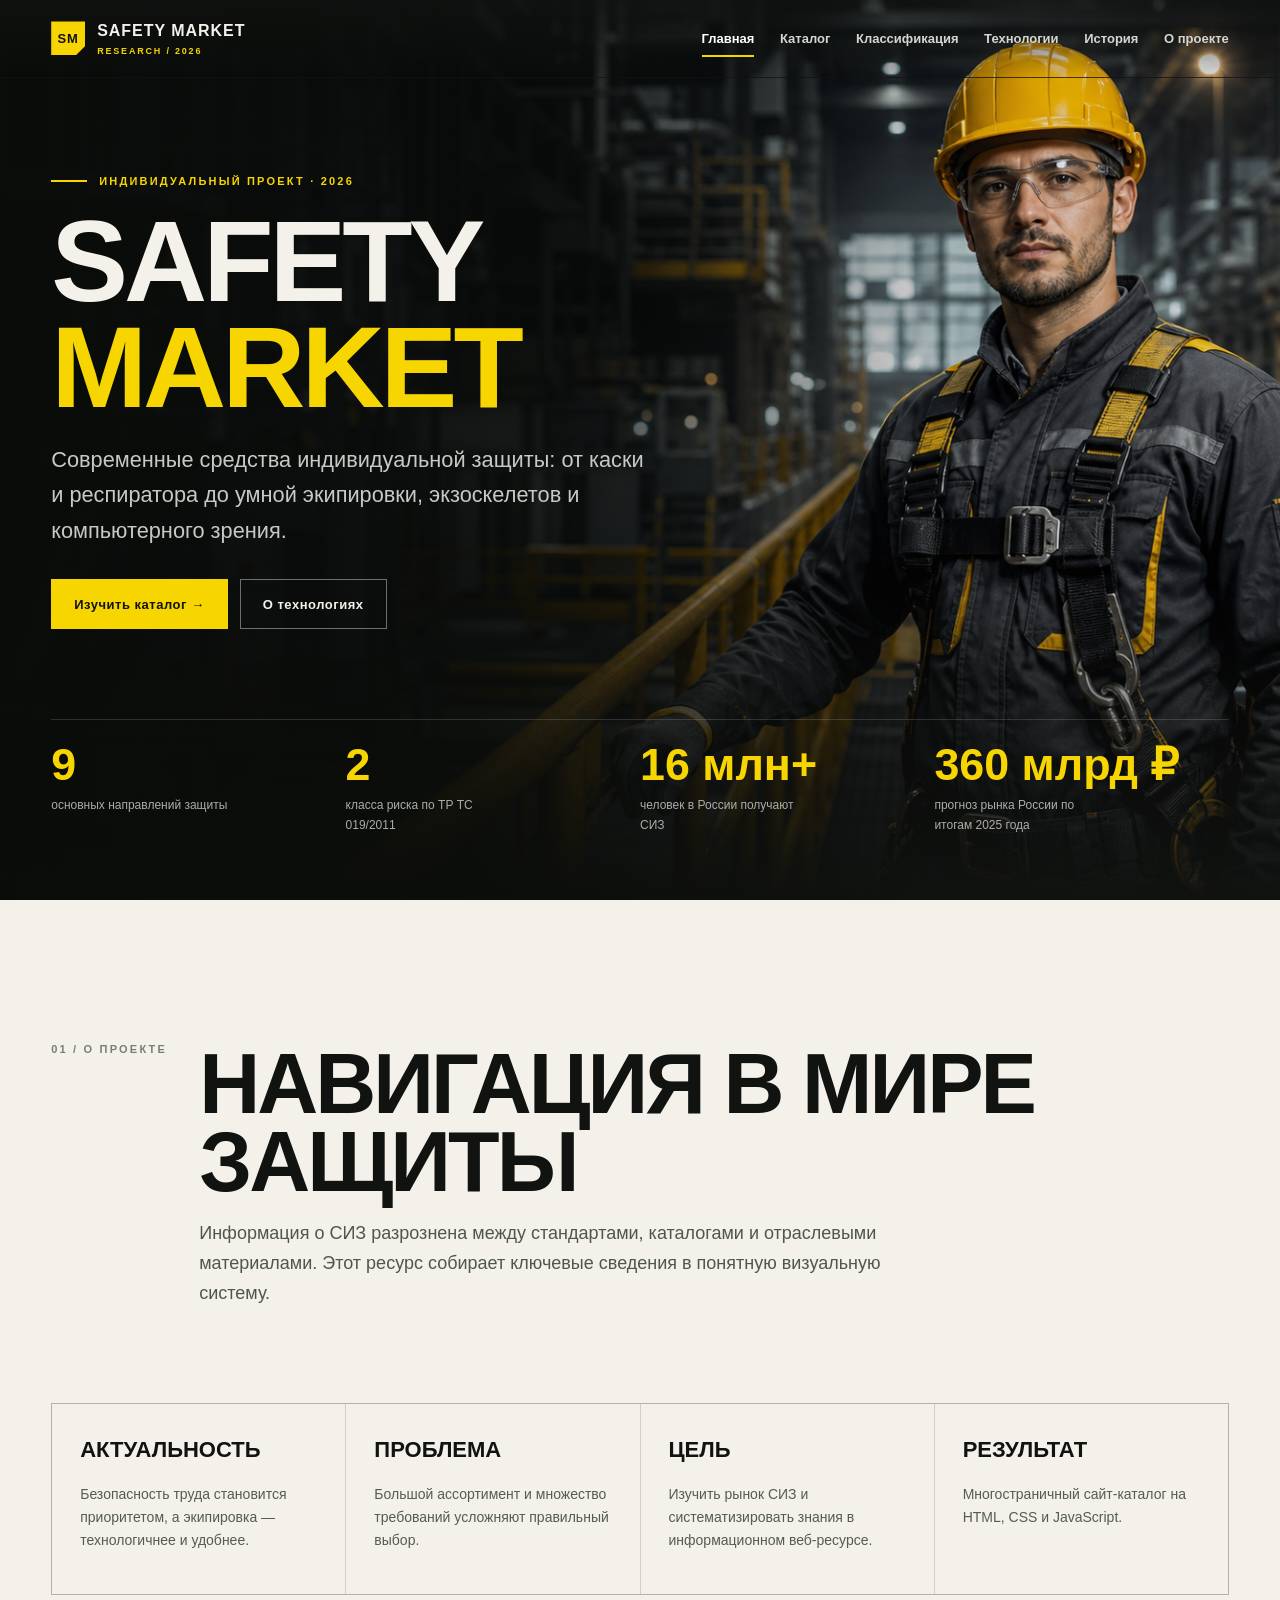
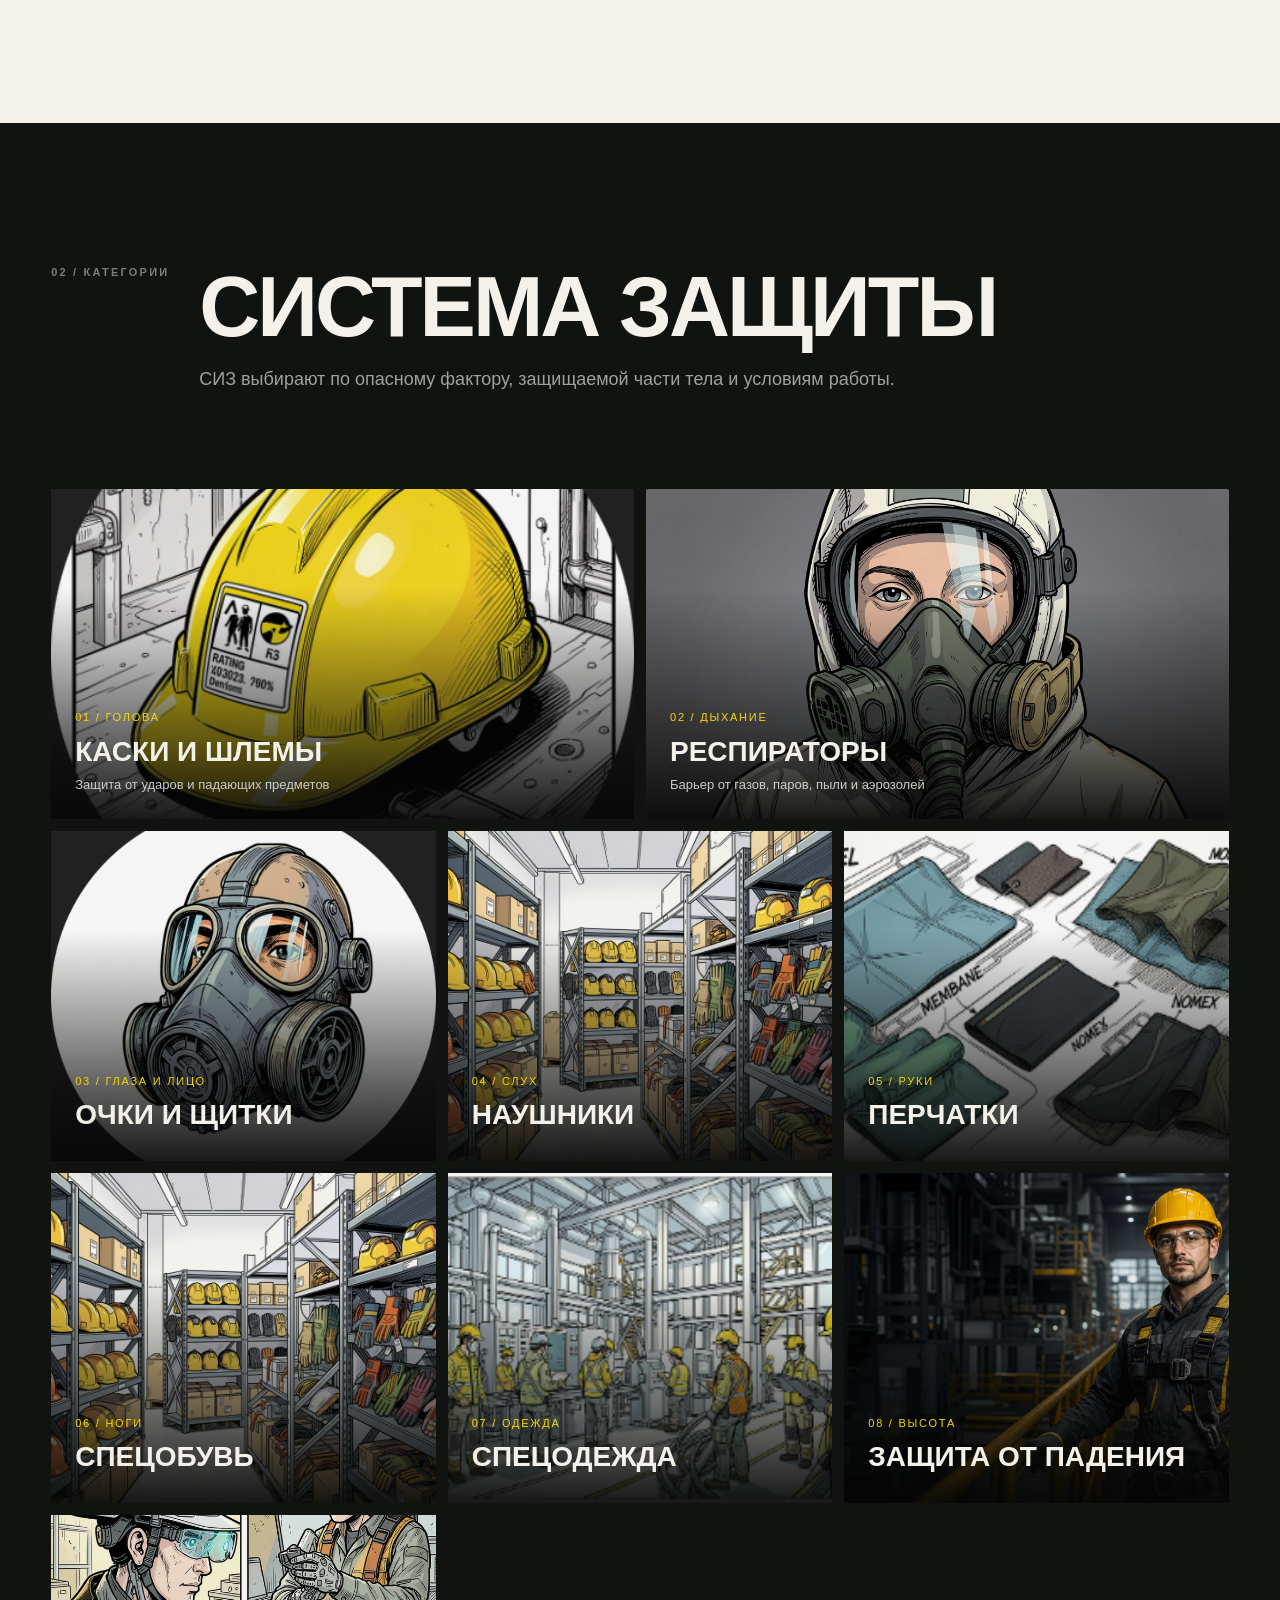
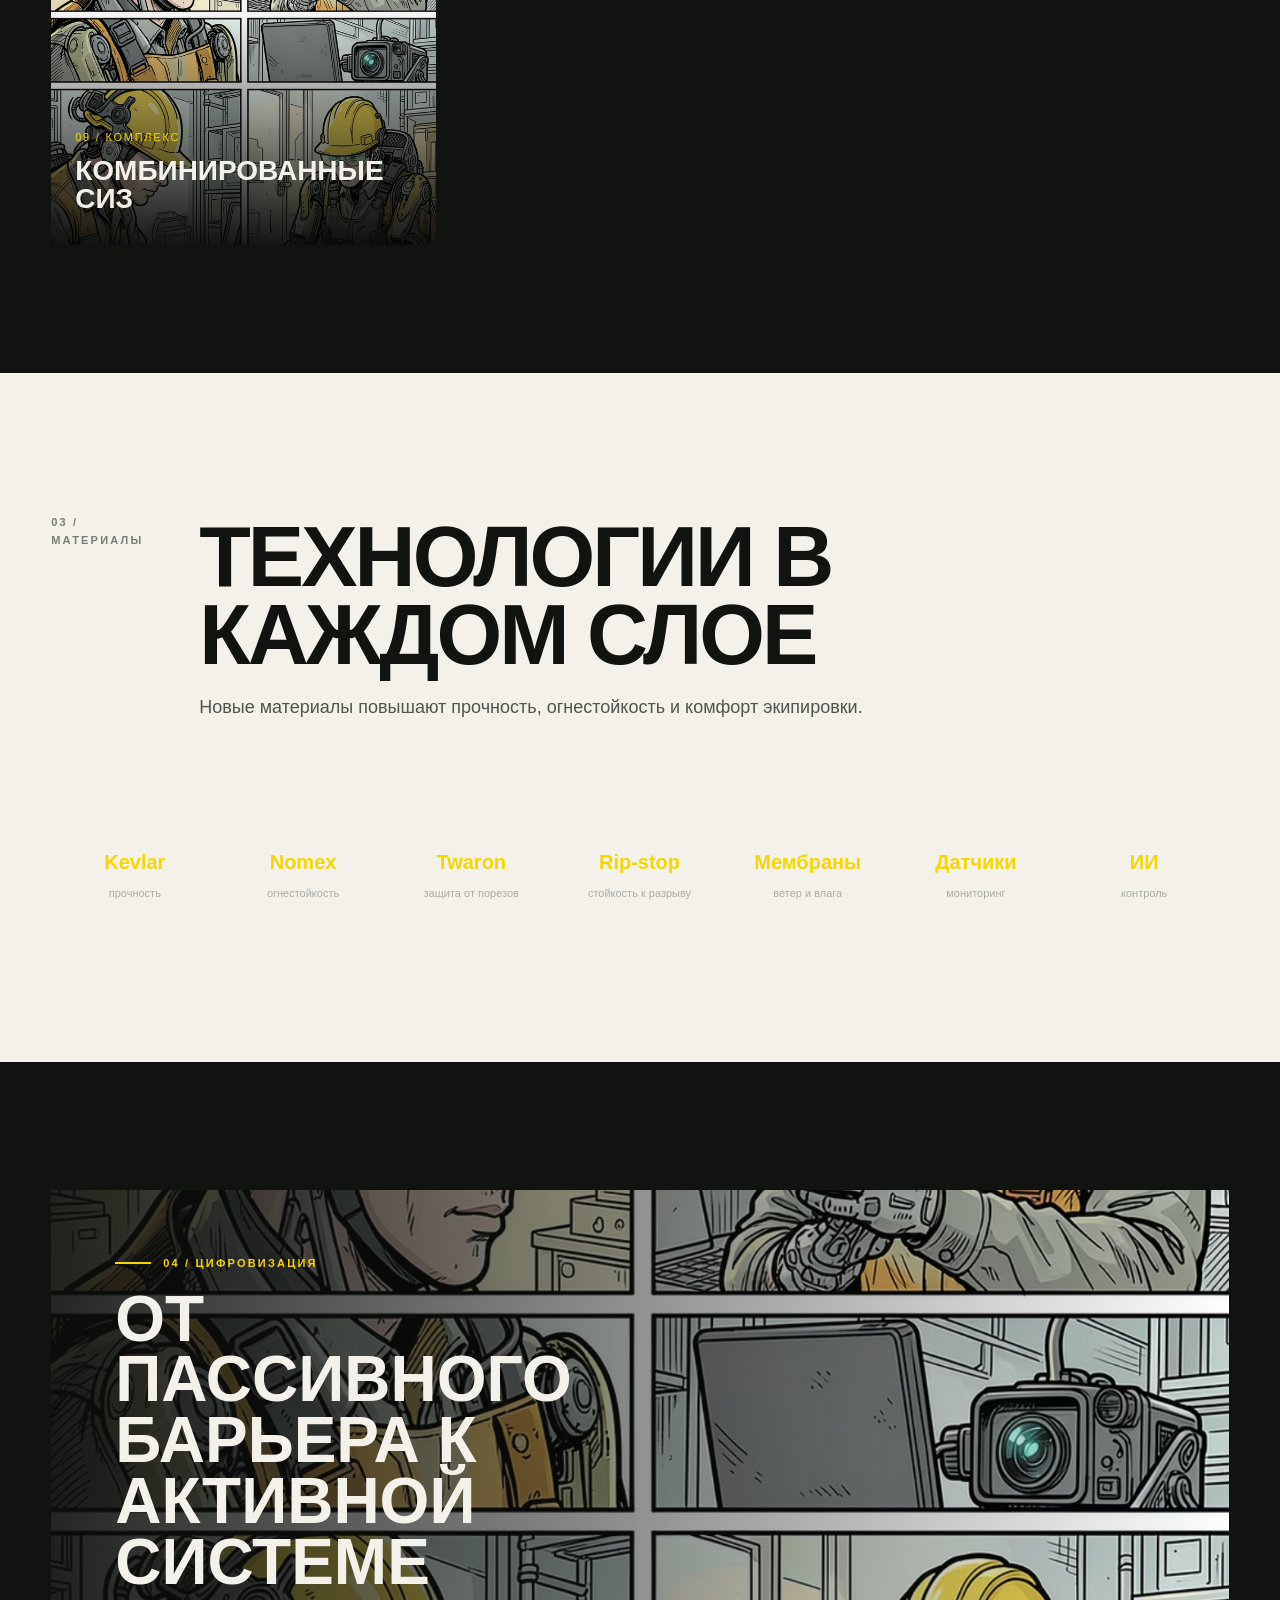
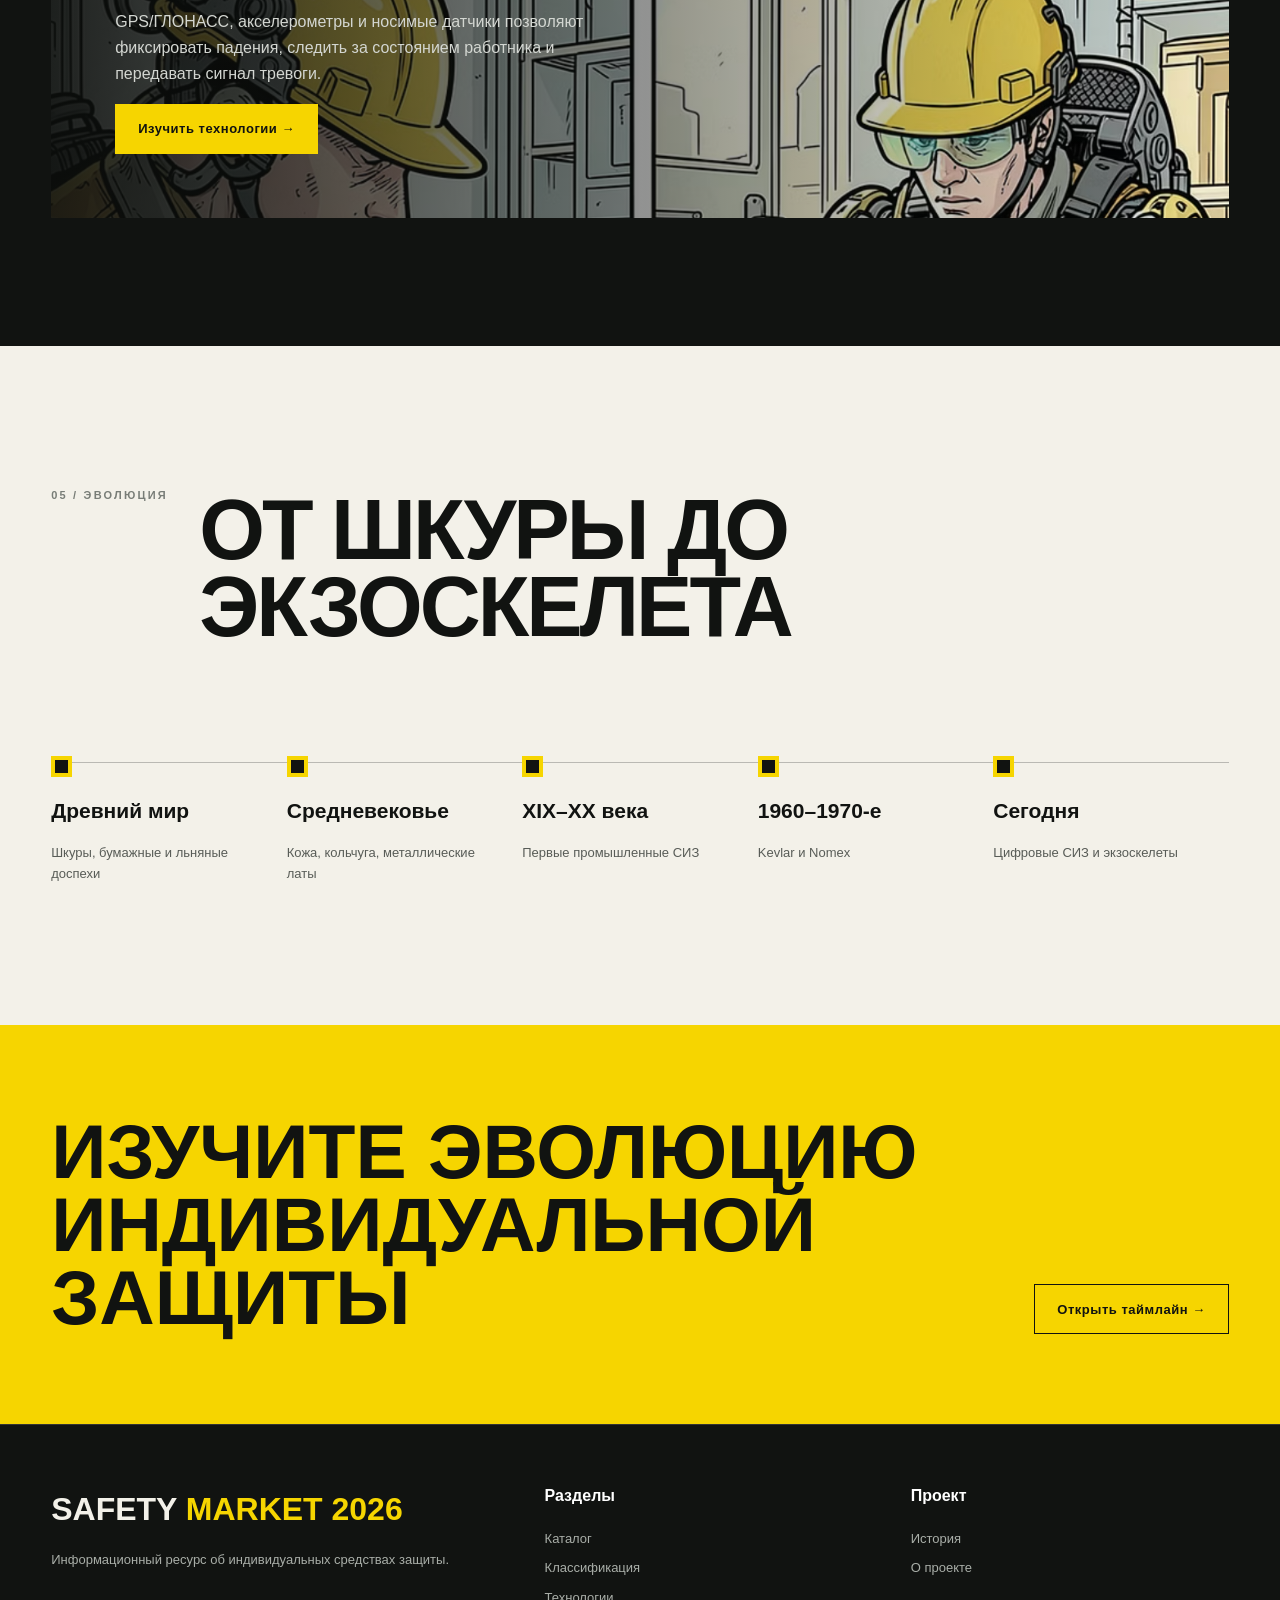
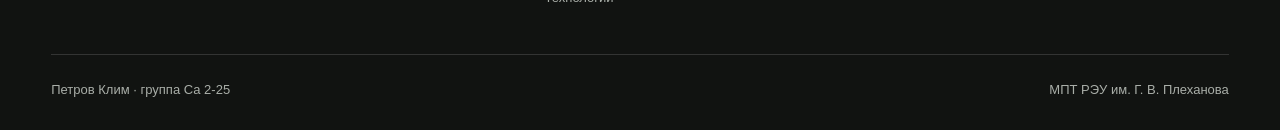
==== index.html @ 38fd539b "new site" ====
<!doctype html><html lang="ru"><head><meta charset="utf-8"><meta name="viewport" content="width=device-width,initial-scale=1"><meta name="description" content="SAFETY MARKET 2026 — образовательный ресурс о современных средствах индивидуальной защиты."><title>SAFETY MARKET 2026 — современные СИЗ</title><link rel="icon" href="assets/images/helmet.png"><link rel="stylesheet" href="assets/css/style.css?v=7"><script src="assets/js/main.js?v=7" defer></script></head><body>
<a class="skip-link" href="#main">К содержанию</a><header class="site-header"><div class="shell header-inner"><a class="brand" href="index.html"><span class="brand-mark">SM</span><span>SAFETY MARKET<small>RESEARCH / 2026</small></span></a><button class="menu-btn" aria-label="Открыть меню" aria-expanded="false" aria-controls="main-nav"><span></span></button><nav class="nav" id="main-nav" aria-label="Основная навигация"><a href="index.html" aria-current="page">Главная</a><a href="catalog.html">Каталог</a><a href="classification.html">Классификация</a><a href="technology.html">Технологии</a><a href="history.html">История</a><a href="about.html">О проекте</a></nav></div></header>
<main id="main"><section class="hero"><div class="hero-media"><img src="assets/images/hero-worker.png" alt="Работник промышленного предприятия в современной защитной экипировке"></div><div class="shell hero-grid"><div><div class="eyebrow">Индивидуальный проект · 2026</div><h1>Safety<br><span>Market</span></h1><p class="hero-copy">Современные средства индивидуальной защиты: от каски и респиратора до умной экипировки, экзоскелетов и компьютерного зрения.</p><div class="actions"><a class="btn btn-primary" href="catalog.html">Изучить каталог →</a><a class="btn btn-ghost" href="technology.html">О технологиях</a></div></div><div class="hero-stats"><div class="stat"><strong data-count="9">0</strong><span>основных направлений защиты</span></div><div class="stat"><strong data-count="2">0</strong><span>класса риска по ТР ТС 019/2011</span></div><div class="stat"><strong data-count="16" data-suffix=" млн+">0</strong><span>человек в России получают СИЗ</span></div><div class="stat"><strong data-count="360" data-suffix=" млрд ₽">0</strong><span>прогноз рынка России по итогам 2025 года</span></div></div></div></section>
<section class="section light"><div class="shell"><div class="section-head reveal"><div class="section-no">01 / О проекте</div><div><h2 class="section-title">Навигация в мире защиты</h2><p class="section-intro">Информация о СИЗ разрознена между стандартами, каталогами и отраслевыми материалами. Этот ресурс собирает ключевые сведения в понятную визуальную систему.</p></div></div><div class="project-points"><article class="project-point reveal"><b>Актуальность</b><p>Безопасность труда становится приоритетом, а экипировка — технологичнее и удобнее.</p></article><article class="project-point reveal" data-delay="1"><b>Проблема</b><p>Большой ассортимент и множество требований усложняют правильный выбор.</p></article><article class="project-point reveal" data-delay="2"><b>Цель</b><p>Изучить рынок СИЗ и систематизировать знания в информационном веб-ресурсе.</p></article><article class="project-point reveal" data-delay="3"><b>Результат</b><p>Многостраничный сайт-каталог на HTML, CSS и JavaScript.</p></article></div></div></section>
<section class="section"><div class="shell"><div class="section-head reveal"><div class="section-no">02 / Категории</div><div><h2 class="section-title">Система защиты</h2><p class="section-intro">СИЗ выбирают по опасному фактору, защищаемой части тела и условиям работы.</p></div></div><div class="category-grid"><a class="category-card wide reveal" href="catalog.html#catalog"><img loading="lazy" src="assets/images/helmet.png" alt="Защитная каска"><div class="category-copy"><span>01 / ГОЛОВА</span><h3>Каски и шлемы</h3><p>Защита от ударов и падающих предметов</p></div></a><a class="category-card wide reveal" href="catalog.html#catalog"><img loading="lazy" src="assets/images/respirator-worker.png" alt="Работник в респираторе"><div class="category-copy"><span>02 / ДЫХАНИЕ</span><h3>Респираторы</h3><p>Барьер от газов, паров, пыли и аэрозолей</p></div></a><a class="category-card reveal" href="catalog.html#catalog"><img loading="lazy" src="assets/images/respirator.png" alt="Защитные очки и респиратор"><div class="category-copy"><span>03 / ГЛАЗА И ЛИЦО</span><h3>Очки и щитки</h3></div></a><a class="category-card reveal" href="catalog.html#catalog"><img loading="lazy" src="assets/images/ppe-store.png" alt="Средства защиты слуха в каталоге СИЗ"><div class="category-copy"><span>04 / СЛУХ</span><h3>Наушники</h3></div></a><a class="category-card reveal" href="catalog.html#catalog"><img loading="lazy" src="assets/images/materials.png" alt="Материалы защитной одежды и перчаток"><div class="category-copy"><span>05 / РУКИ</span><h3>Перчатки</h3></div></a><a class="category-card reveal" href="catalog.html#catalog"><img loading="lazy" src="assets/images/ppe-store.png" alt="Защитная обувь и экипировка"><div class="category-copy"><span>06 / НОГИ</span><h3>Спецобувь</h3></div></a><a class="category-card reveal" href="catalog.html#catalog"><img loading="lazy" src="assets/images/plant-team.png" alt="Работники в специальной одежде"><div class="category-copy"><span>07 / ОДЕЖДА</span><h3>Спецодежда</h3></div></a><a class="category-card reveal" href="catalog.html#catalog"><img loading="lazy" src="assets/images/hero-worker.png" alt="Страховочная привязь работника"><div class="category-copy"><span>08 / ВЫСОТА</span><h3>Защита от падения</h3></div></a><a class="category-card reveal" href="catalog.html#catalog"><img loading="lazy" src="assets/images/smart-ppe.png" alt="Комплексные умные средства защиты"><div class="category-copy"><span>09 / КОМПЛЕКС</span><h3>Комбинированные СИЗ</h3></div></a></div></div></section>
<section class="section light"><div class="shell"><div class="section-head reveal"><div class="section-no">03 / Материалы</div><div><h2 class="section-title">Технологии в каждом слое</h2><p class="section-intro">Новые материалы повышают прочность, огнестойкость и комфорт экипировки.</p></div></div><div class="tech-strip reveal"><div class="tech-chip"><b>Kevlar</b><span>прочность</span></div><div class="tech-chip"><b>Nomex</b><span>огнестойкость</span></div><div class="tech-chip"><b>Twaron</b><span>защита от порезов</span></div><div class="tech-chip"><b>Rip-stop</b><span>стойкость к разрыву</span></div><div class="tech-chip"><b>Мембраны</b><span>ветер и влага</span></div><div class="tech-chip"><b>Датчики</b><span>мониторинг</span></div><div class="tech-chip"><b>ИИ</b><span>контроль</span></div></div></div></section>
<section class="section"><div class="shell"><div class="feature-image reveal"><img loading="lazy" src="assets/images/smart-ppe.png" alt="Концепция умных средств индивидуальной защиты"><div class="feature-copy"><div class="eyebrow">04 / Цифровизация</div><h3>От пассивного барьера к активной системе</h3><p>GPS/ГЛОНАСС, акселерометры и носимые датчики позволяют фиксировать падения, следить за состоянием работника и передавать сигнал тревоги.</p><a class="btn btn-primary" href="technology.html">Изучить технологии →</a></div></div></div></section>
<section class="section light"><div class="shell"><div class="section-head reveal"><div class="section-no">05 / Эволюция</div><div><h2 class="section-title">От шкуры до экзоскелета</h2></div></div><div class="timeline-preview"><div class="time-point reveal"><b>Древний мир</b><p>Шкуры, бумажные и льняные доспехи</p></div><div class="time-point reveal" data-delay="1"><b>Средневековье</b><p>Кожа, кольчуга, металлические латы</p></div><div class="time-point reveal" data-delay="2"><b>XIX–XX века</b><p>Первые промышленные СИЗ</p></div><div class="time-point reveal" data-delay="3"><b>1960–1970-е</b><p>Kevlar и Nomex</p></div><div class="time-point reveal"><b>Сегодня</b><p>Цифровые СИЗ и экзоскелеты</p></div></div></div></section>
<section class="cta"><div class="shell cta-inner"><h2>Изучите эволюцию индивидуальной защиты</h2><a class="btn" href="history.html">Открыть таймлайн →</a></div></section></main>
<footer class="site-footer"><div class="shell"><div class="footer-grid"><div class="footer-brand"><h2>SAFETY <span>MARKET 2026</span></h2><p>Информационный ресурс об индивидуальных средствах защиты.</p></div><div class="footer-col"><b>Разделы</b><a href="catalog.html">Каталог</a><a href="classification.html">Классификация</a><a href="technology.html">Технологии</a></div><div class="footer-col"><b>Проект</b><a href="history.html">История</a><a href="about.html">О проекте</a></div></div><div class="footer-bottom"><span>Петров Клим · группа Са 2-25</span><span>МПТ РЭУ им. Г. В. Плеханова</span></div></div></footer></body></html>
---- assets/css/style.css ----
:root{--ink:#111311;--ink-2:#1a1d1b;--paper:#f3f1e9;--muted:#a9aea8;--line:rgba(255,255,255,.14);--yellow:#f6d500;--yellow-2:#ffe84d;--max:1240px;--pad:clamp(20px,4vw,64px);--display:"Arial Narrow","Roboto Condensed",Impact,sans-serif;--body:Inter,"Segoe UI",Arial,sans-serif;--shadow:0 24px 70px rgba(0,0,0,.28)}
*{box-sizing:border-box}html{scroll-behavior:smooth}body{margin:0;background:var(--ink);color:var(--paper);font-family:var(--body);font-size:16px;line-height:1.65;overflow-x:hidden}body.menu-open{overflow:hidden}img{display:block;max-width:100%}a{color:inherit;text-decoration:none}button{font:inherit}.skip-link{position:fixed;top:-80px;left:16px;z-index:1000;background:var(--yellow);color:var(--ink);padding:12px 18px}.skip-link:focus{top:16px}.shell{width:min(calc(100% - var(--pad)*2),var(--max));margin-inline:auto}.site-header{position:fixed;inset:0 0 auto;z-index:100;height:78px;border-bottom:1px solid transparent;transition:.3s;background:linear-gradient(to bottom,rgba(17,19,17,.78),transparent)}.site-header.scrolled{height:68px;background:rgba(17,19,17,.94);border-color:var(--line);backdrop-filter:blur(10px)}.header-inner{height:100%;display:flex;align-items:center;justify-content:space-between;gap:32px}.brand{display:flex;align-items:center;gap:12px;font-family:var(--display);font-weight:900;letter-spacing:.06em}.brand-mark{display:grid;place-items:center;width:34px;height:34px;background:var(--yellow);color:var(--ink);clip-path:polygon(0 0,100% 0,100% 72%,72% 100%,0 100%);font-size:13px}.brand small{display:block;color:var(--yellow);font-family:var(--body);font-size:9px;letter-spacing:.2em}.nav{display:flex;align-items:center;gap:clamp(16px,2vw,30px)}.nav a{position:relative;color:#d4d6d1;font-size:13px;font-weight:650}.nav a::after{content:"";position:absolute;left:0;right:100%;bottom:-8px;height:2px;background:var(--yellow);transition:.25s}.nav a:hover,.nav a[aria-current=page]{color:#fff}.nav a:hover::after,.nav a[aria-current=page]::after{right:0}.menu-btn{display:none;width:46px;height:46px;border:1px solid var(--line);background:transparent;color:#fff;cursor:pointer}.menu-btn span,.menu-btn::before,.menu-btn::after{content:"";display:block;width:20px;height:2px;background:currentColor;margin:5px auto;transition:.25s}.menu-btn[aria-expanded=true] span{opacity:0}.menu-btn[aria-expanded=true]::before{transform:translateY(7px) rotate(45deg)}.menu-btn[aria-expanded=true]::after{transform:translateY(-7px) rotate(-45deg)}
.hero{min-height:100svh;display:grid;align-items:end;position:relative;overflow:hidden}.hero-media{position:absolute;inset:0}.hero-media img{width:100%;height:100%;object-fit:cover;object-position:center}.hero-media::after{content:"";position:absolute;inset:0;background:linear-gradient(90deg,rgba(10,12,10,.97) 0%,rgba(10,12,10,.84) 37%,rgba(10,12,10,.12) 76%),linear-gradient(0deg,var(--ink) 0%,transparent 35%)}.hero-grid{position:relative;z-index:2;padding-top:150px;padding-bottom:64px;display:grid;grid-template-columns:minmax(0,720px) 1fr;align-items:end;min-height:100svh}.eyebrow,.section-no{font-size:11px;letter-spacing:.2em;text-transform:uppercase;font-weight:750}.eyebrow{color:var(--yellow);display:flex;align-items:center;gap:12px}.eyebrow::before{content:"";width:36px;height:2px;background:currentColor}.hero h1,.page-hero h1,.section-title{font-family:var(--display);text-transform:uppercase;line-height:.92;letter-spacing:-.035em;margin:18px 0}.hero h1{font-size:clamp(56px,9vw,138px);max-width:850px}.hero h1 span{color:var(--yellow)}.hero-copy{max-width:610px;color:#c6cac4;font-size:clamp(17px,1.7vw,22px)}.actions{display:flex;flex-wrap:wrap;gap:12px;margin-top:30px}.btn{min-height:50px;display:inline-flex;align-items:center;justify-content:center;gap:10px;padding:0 22px;border:1px solid var(--yellow);font-weight:750;font-size:13px;letter-spacing:.04em;transition:.2s}.btn-primary{background:var(--yellow);color:var(--ink)}.btn:hover{transform:translateY(-2px);background:var(--yellow-2);color:var(--ink)}.btn-ghost{border-color:rgba(255,255,255,.4)}.hero-stats{grid-column:1/-1;display:grid;grid-template-columns:repeat(4,1fr);border-top:1px solid var(--line);margin-top:68px}.stat{padding:22px 24px 0 0}.stat strong{font-family:var(--display);font-size:clamp(26px,3.5vw,52px);line-height:1;color:var(--yellow)}.stat span{display:block;color:var(--muted);font-size:12px;margin-top:8px;max-width:180px}
main{display:block}.section{padding:clamp(80px,10vw,150px) 0}.section.light{background:var(--paper);color:var(--ink)}.section.yellow{background:var(--yellow);color:var(--ink)}.section-head{display:grid;grid-template-columns:120px 1fr;gap:28px;margin-bottom:clamp(42px,6vw,80px)}.section-no{padding-top:12px;color:#787d77}.section-title{font-size:clamp(42px,6.6vw,92px);max-width:970px;overflow-wrap:anywhere}.section-intro{max-width:720px;color:#9da29c;font-size:18px}.light .section-intro{color:#50554f}.grid-2{display:grid;grid-template-columns:repeat(2,minmax(0,1fr));gap:clamp(24px,4vw,64px)}.grid-3{display:grid;grid-template-columns:repeat(3,minmax(0,1fr));gap:1px;background:var(--line)}.project-points{display:grid;grid-template-columns:repeat(4,1fr);gap:1px;background:rgba(17,19,17,.15);border:1px solid rgba(17,19,17,.15)}.project-point{padding:28px;background:var(--paper)}.project-point b{font-family:var(--display);text-transform:uppercase;font-size:22px}.project-point p{color:#555b54;font-size:14px}.category-grid{display:grid;grid-template-columns:repeat(12,1fr);gap:12px}.category-card{position:relative;min-height:330px;overflow:hidden;background:#222;grid-column:span 4}.category-card.wide{grid-column:span 6}.category-card img{width:100%;height:100%;position:absolute;inset:0;object-fit:cover;transition:transform .6s}.category-card::after{content:"";position:absolute;inset:0;background:linear-gradient(0deg,rgba(5,6,5,.92),rgba(5,6,5,.04) 70%)}.category-card:hover img{transform:scale(1.045)}.category-copy{position:absolute;z-index:2;inset:auto 24px 24px}.category-copy span{color:var(--yellow);font-size:11px;letter-spacing:.16em}.category-copy h3{font-family:var(--display);font-size:28px;line-height:1;margin:8px 0;text-transform:uppercase}.category-copy p{font-size:13px;color:#c9ccc7;margin:0}.tech-strip{display:grid;grid-template-columns:repeat(7,1fr);border-block:1px solid var(--line)}.tech-chip{padding:28px 14px;border-right:1px solid var(--line);text-align:center}.tech-chip b{display:block;font-family:var(--display);font-size:20px;color:var(--yellow)}.tech-chip span{color:var(--muted);font-size:11px}.feature-image{min-height:520px;position:relative;overflow:hidden}.feature-image img{width:100%;height:100%;object-fit:cover;position:absolute}.feature-image::after{content:"";position:absolute;inset:0;background:linear-gradient(90deg,rgba(12,14,12,.9),transparent)}.feature-copy{position:relative;z-index:2;padding:clamp(28px,5vw,70px);max-width:600px}.feature-copy h3{font-family:var(--display);font-size:clamp(38px,5vw,70px);line-height:.95;text-transform:uppercase;margin:16px 0}.feature-copy p{color:#d3d6d1}.timeline-preview{display:grid;grid-template-columns:repeat(5,1fr);position:relative}.timeline-preview::before{content:"";position:absolute;left:0;right:0;top:20px;height:1px;background:rgba(17,19,17,.25)}.time-point{position:relative;padding:52px 22px 0 0}.time-point::before{content:"";position:absolute;top:14px;left:0;width:13px;height:13px;background:var(--ink);border:4px solid var(--yellow)}.time-point b{font-family:var(--display);font-size:21px}.time-point p{font-size:13px;color:#585c57}.cta{padding:90px 0;background:var(--yellow);color:var(--ink)}.cta-inner{display:flex;align-items:end;justify-content:space-between;gap:40px}.cta h2{font-family:var(--display);font-size:clamp(40px,6vw,82px);line-height:.95;text-transform:uppercase;margin:0;max-width:900px}.cta .btn{border-color:var(--ink);white-space:nowrap}
.page-hero{padding:160px 0 80px;border-bottom:1px solid var(--line);position:relative;overflow:hidden}.page-hero::after{content:attr(data-code);position:absolute;right:-.03em;bottom:-.25em;font-family:var(--display);font-size:min(38vw,520px);line-height:1;color:rgba(255,255,255,.025);pointer-events:none}.breadcrumbs{display:flex;gap:10px;color:var(--muted);font-size:12px}.breadcrumbs span{color:var(--yellow)}.page-hero h1{font-size:clamp(54px,9vw,128px);max-width:1050px}.page-hero p{max-width:700px;color:#b6bab5;font-size:19px}.filter-bar{display:flex;flex-wrap:wrap;gap:8px;margin-bottom:36px}.filter-btn{border:1px solid #c9c7bf;background:transparent;padding:11px 16px;cursor:pointer;font-weight:700;font-size:13px}.filter-btn:hover,.filter-btn.active{background:var(--ink);color:var(--yellow);border-color:var(--ink)}.catalog-grid{display:grid;grid-template-columns:repeat(3,1fr);gap:18px}.product{background:#fff;border:1px solid #d9d7cf;transition:.25s;overflow:hidden}.product.hidden{display:none}.product:hover{transform:translateY(-4px);box-shadow:0 18px 50px rgba(0,0,0,.12)}.product-media{height:220px;background:#dfe1dc;overflow:hidden}.product-media img{width:100%;height:100%;object-fit:cover;transition:.5s}.product:hover img{transform:scale(1.04)}.product-body{padding:24px}.tag{font-size:10px;letter-spacing:.14em;text-transform:uppercase;color:#70766e}.product h2{font-family:var(--display);font-size:28px;line-height:1.05;text-transform:uppercase;margin:8px 0}.product p{font-size:14px;color:#4e544e}.details-btn{width:100%;border:0;border-top:1px solid #ddd;background:#f7f6f1;text-align:left;padding:14px 24px;font-weight:700;cursor:pointer}.details-btn::after{content:"+";float:right}.details-btn[aria-expanded=true]::after{content:"−"}.product-details{padding:0 24px;max-height:0;overflow:hidden;transition:max-height .35s}.product-details p{margin:14px 0}.product-details strong{color:var(--ink)}
.organ-grid{display:grid;grid-template-columns:repeat(3,1fr);gap:1px;background:rgba(17,19,17,.18)}.organ{background:var(--paper);padding:28px;min-height:200px}.organ .num{font-family:var(--display);font-size:13px;color:#8a8e87}.organ h3{font-family:var(--display);font-size:27px;text-transform:uppercase;margin:20px 0 8px}.risk-grid{display:grid;grid-template-columns:1fr 1fr;gap:1px;background:#3b3e3a}.risk{padding:clamp(28px,5vw,70px);background:var(--ink-2)}.risk:last-child{background:var(--yellow);color:var(--ink)}.risk .risk-no{font-family:var(--display);font-size:100px;line-height:.8;color:var(--yellow)}.risk:last-child .risk-no{color:var(--ink)}.comparison{width:100%;border-collapse:collapse;margin-top:50px}.comparison th,.comparison td{border-bottom:1px solid rgba(255,255,255,.15);padding:18px;text-align:left;vertical-align:top}.comparison th{color:var(--yellow);font-size:12px;text-transform:uppercase;letter-spacing:.1em}.light .comparison th,.light .comparison td{border-color:rgba(17,19,17,.18)}.light .comparison th{color:#5b5e59}.norm{border-left:4px solid var(--yellow);padding:10px 0 10px 24px;margin:24px 0}.norm b{display:block;font-family:var(--display);font-size:24px}.norm p{margin:4px 0;color:var(--muted)}
.material-list{display:grid;grid-template-columns:repeat(2,1fr);gap:1px;background:var(--line)}.material{background:var(--ink);padding:34px;min-height:220px}.material h3{font-family:var(--display);font-size:32px;color:var(--yellow);margin:0}.material p{color:#b3b7b1}.process{display:grid;grid-template-columns:repeat(4,1fr);align-items:center;gap:12px;margin-top:42px}.process-step{border:1px solid rgba(17,19,17,.28);padding:24px;min-height:130px;position:relative}.process-step:not(:last-child)::after{content:"→";position:absolute;right:-22px;top:40%;z-index:2;font-size:28px}.process-step b{display:block;font-family:var(--display);font-size:21px;text-transform:uppercase}.process-step span{font-size:13px}.smart-list{display:grid;gap:0;border-top:1px solid var(--line)}.smart-item{display:grid;grid-template-columns:80px 1fr;gap:24px;padding:25px 0;border-bottom:1px solid var(--line)}.smart-item b{font-family:var(--display);font-size:26px;color:var(--yellow);overflow-wrap:anywhere}.smart-item p{margin:0;color:#b8bcb6}
.history-line{position:relative;max-width:980px;margin:auto}.history-line::before{content:"";position:absolute;left:50%;top:0;bottom:0;width:2px;background:#d4d2ca;transform:translateX(-50%)}.history-line::after{content:"";position:absolute;left:50%;top:0;width:2px;height:var(--timeline-progress,0%);background:var(--yellow);transform:translateX(-50%);transition:.1s}.era{width:50%;padding:0 60px 90px 0;position:relative}.era:nth-child(even){margin-left:50%;padding:0 0 90px 60px}.era::after{content:"";position:absolute;right:-8px;top:8px;width:14px;height:14px;background:var(--paper);border:2px solid var(--ink);z-index:2}.era:nth-child(even)::after{left:-8px}.era-year{color:#767b74;font-size:11px;letter-spacing:.16em;text-transform:uppercase}.era h2{font-family:var(--display);font-size:34px;line-height:1;text-transform:uppercase;margin:10px 0}.era p{color:#555b54}.era img{width:100%;height:220px;object-fit:cover;margin-top:20px;filter:saturate(.8)}
.about-facts{display:grid;grid-template-columns:repeat(2,1fr);gap:1px;background:rgba(17,19,17,.18)}.fact{padding:28px;background:var(--paper)}.fact dt{font-size:11px;letter-spacing:.14em;text-transform:uppercase;color:#777c75}.fact dd{margin:8px 0 0;font-size:19px;font-weight:650}.task-list{counter-reset:task;display:grid;gap:1px;background:#d0cec5}.task{counter-increment:task;background:var(--paper);padding:22px 24px;display:grid;grid-template-columns:50px 1fr;gap:16px}.task::before{content:counter(task,decimal-leading-zero);font-family:var(--display);color:#777}.sources{margin:0;padding:0;list-style:none;border-top:1px solid rgba(17,19,17,.18)}.sources li{padding:18px 0;border-bottom:1px solid rgba(17,19,17,.18);display:grid;grid-template-columns:60px 1fr;gap:12px}.sources span{font-family:var(--display);color:#777}
.site-footer{border-top:1px solid var(--line);padding:58px 0 30px}.footer-grid{display:grid;grid-template-columns:1.4fr 1fr 1fr;gap:48px}.footer-brand h2{font-family:var(--display);font-size:32px;margin:0}.footer-brand h2 span{color:var(--yellow)}.footer-brand p,.footer-col a,.footer-bottom{color:var(--muted);font-size:13px}.footer-col b{display:block;color:#fff;margin-bottom:14px}.footer-col a{display:block;padding:4px 0}.footer-col a:hover{color:var(--yellow)}.footer-bottom{display:flex;justify-content:space-between;gap:20px;border-top:1px solid var(--line);margin-top:42px;padding-top:24px}.reveal{opacity:0;transform:translateY(24px);transition:opacity .65s,transform .65s}.reveal.visible{opacity:1;transform:none}.reveal[data-delay="1"]{transition-delay:.08s}.reveal[data-delay="2"]{transition-delay:.16s}.reveal[data-delay="3"]{transition-delay:.24s}:focus-visible{outline:3px solid var(--yellow);outline-offset:4px}
@media(max-width:960px){.nav{position:fixed;inset:68px 0 0;background:rgba(17,19,17,.98);padding:32px var(--pad);display:flex;flex-direction:column;align-items:stretch;gap:0;opacity:0;visibility:hidden;pointer-events:none;transition:opacity .3s,visibility .3s}.nav.open{opacity:1;visibility:visible;pointer-events:auto}.nav a{padding:17px 0;border-bottom:1px solid var(--line);font-size:18px}.menu-btn{display:block}.hero-grid,.grid-2{grid-template-columns:1fr}.section-title{overflow-wrap:anywhere}.smart-item{grid-template-columns:130px 1fr}.hero-media img{object-position:62% center}.hero-media::after{background:linear-gradient(90deg,rgba(10,12,10,.96),rgba(10,12,10,.42)),linear-gradient(0deg,var(--ink),transparent 52%)}.category-card{grid-column:span 6}.tech-strip{grid-template-columns:repeat(4,1fr)}.catalog-grid{grid-template-columns:repeat(2,1fr)}.project-points{grid-template-columns:repeat(2,1fr)}.organ-grid{grid-template-columns:repeat(2,1fr)}.process{grid-template-columns:repeat(2,1fr)}.process-step::after{display:none}.footer-grid{grid-template-columns:1fr 1fr}.footer-brand{grid-column:1/-1}}
@media(max-width:640px){:root{--pad:18px}.site-header{height:68px}.brand{font-size:14px}.hero-grid{padding-top:120px;padding-bottom:36px}.hero h1{font-size:clamp(48px,17vw,76px)}.hero-copy{font-size:16px;max-width:90%}.hero-stats{grid-template-columns:repeat(2,1fr);margin-top:42px}.stat{padding-top:18px}.section{padding:72px 0}.section-head{grid-template-columns:1fr;gap:0}.section-no{padding:0}.section-title{font-size:44px;overflow-wrap:anywhere}.grid-2,.grid-3,.risk-grid,.material-list,.about-facts{grid-template-columns:1fr}.material h3{font-size:28px;overflow-wrap:anywhere}.project-points{grid-template-columns:1fr}.category-grid{display:grid;grid-template-columns:1fr}.category-card,.category-card.wide{grid-column:auto;min-height:300px}.tech-strip{grid-template-columns:repeat(2,1fr)}.timeline-preview{grid-template-columns:1fr}.timeline-preview::before{left:5px;right:auto;top:0;bottom:0;width:1px;height:auto}.time-point{padding:0 0 32px 32px}.time-point::before{top:5px}.cta-inner{align-items:start;flex-direction:column}.cta h2{font-size:36px;overflow-wrap:anywhere}.page-hero{padding-top:130px}.page-hero h1{font-size:38px;overflow-wrap:anywhere}.catalog-grid,.organ-grid{grid-template-columns:1fr}.product-media{height:210px}.process{grid-template-columns:1fr}.history-line::before,.history-line::after{left:7px}.era,.era:nth-child(even){width:auto;margin-left:0;padding:0 0 64px 38px}.era h2{font-size:30px;overflow-wrap:anywhere}.era::after,.era:nth-child(even)::after{left:0;right:auto}.footer-grid{grid-template-columns:1fr}.footer-brand{grid-column:auto}.footer-bottom{flex-direction:column}.comparison{font-size:12px;table-layout:fixed}.comparison th,.comparison td{padding:10px 5px;overflow-wrap:anywhere}.smart-item{grid-template-columns:1fr;gap:4px}}
@media(prefers-reduced-motion:reduce){html{scroll-behavior:auto}*,*::before,*::after{animation:none!important;transition:none!important}.reveal{opacity:1;transform:none}}
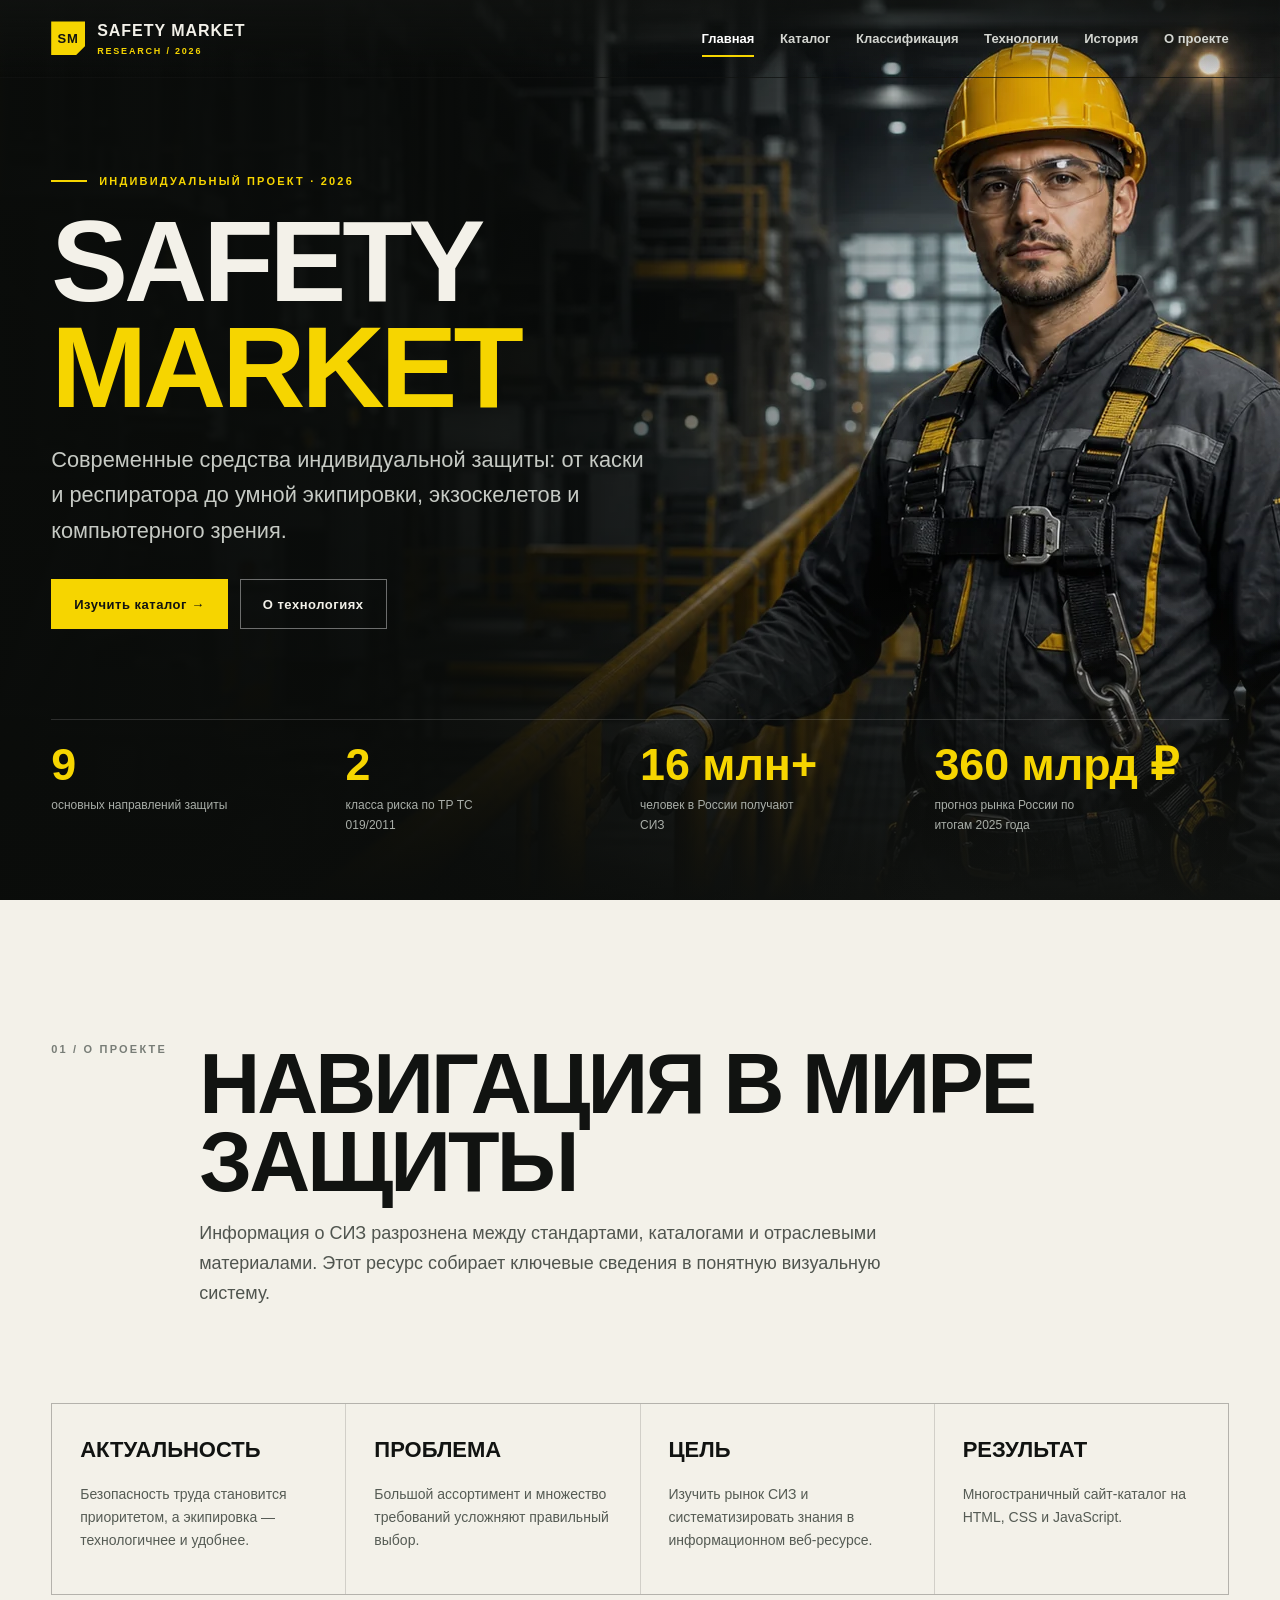
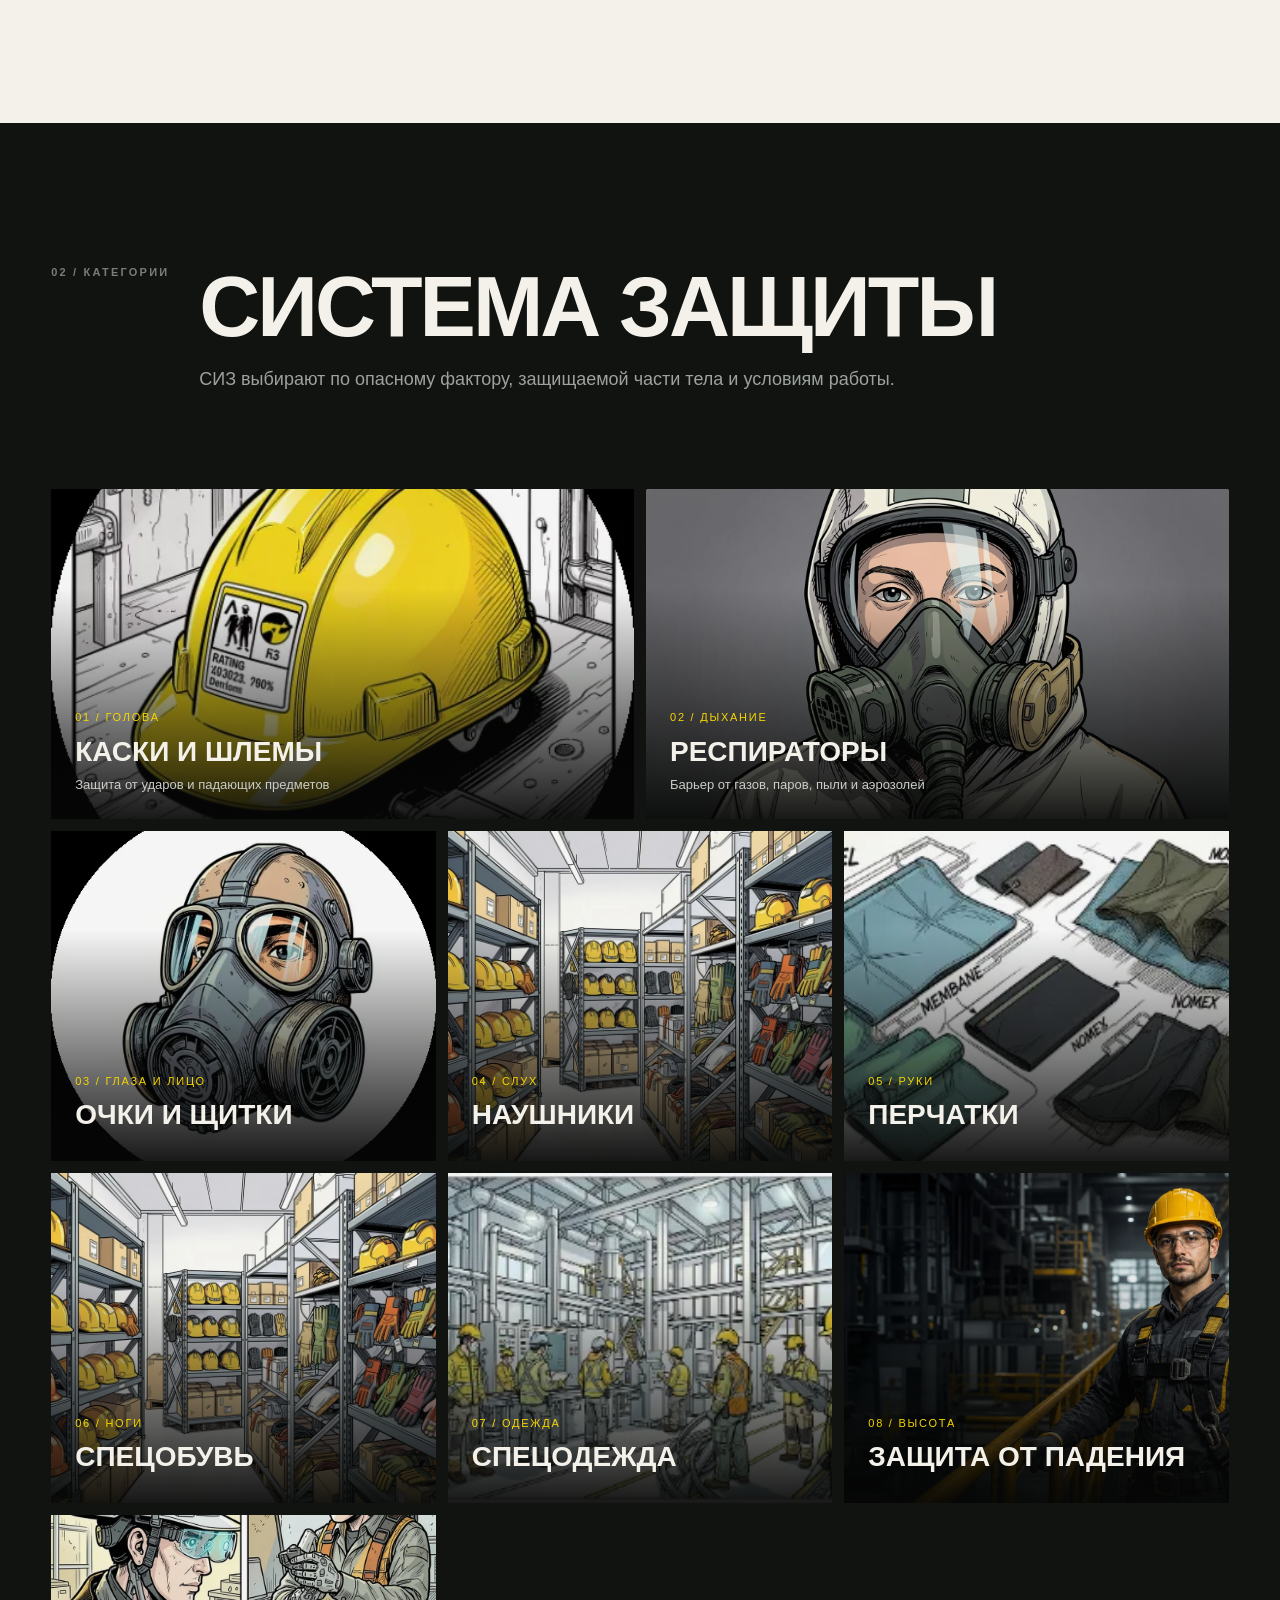
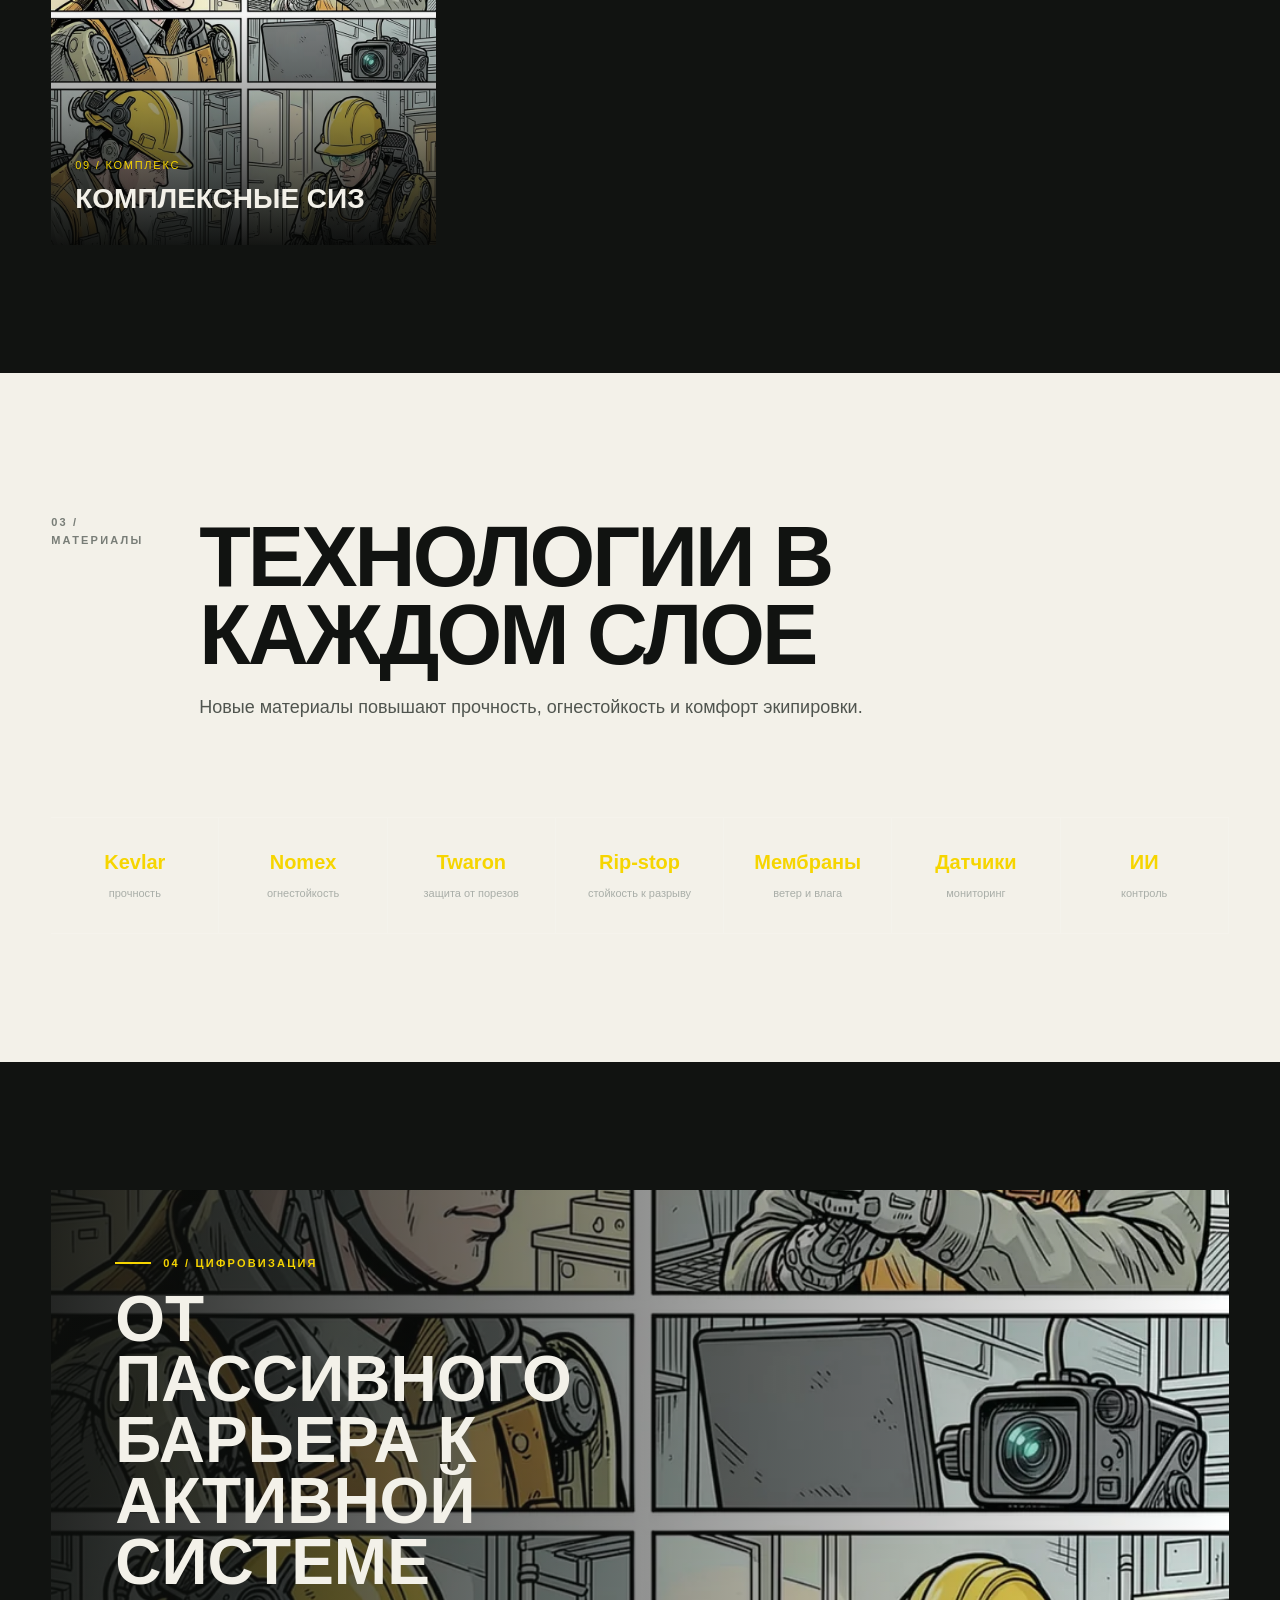
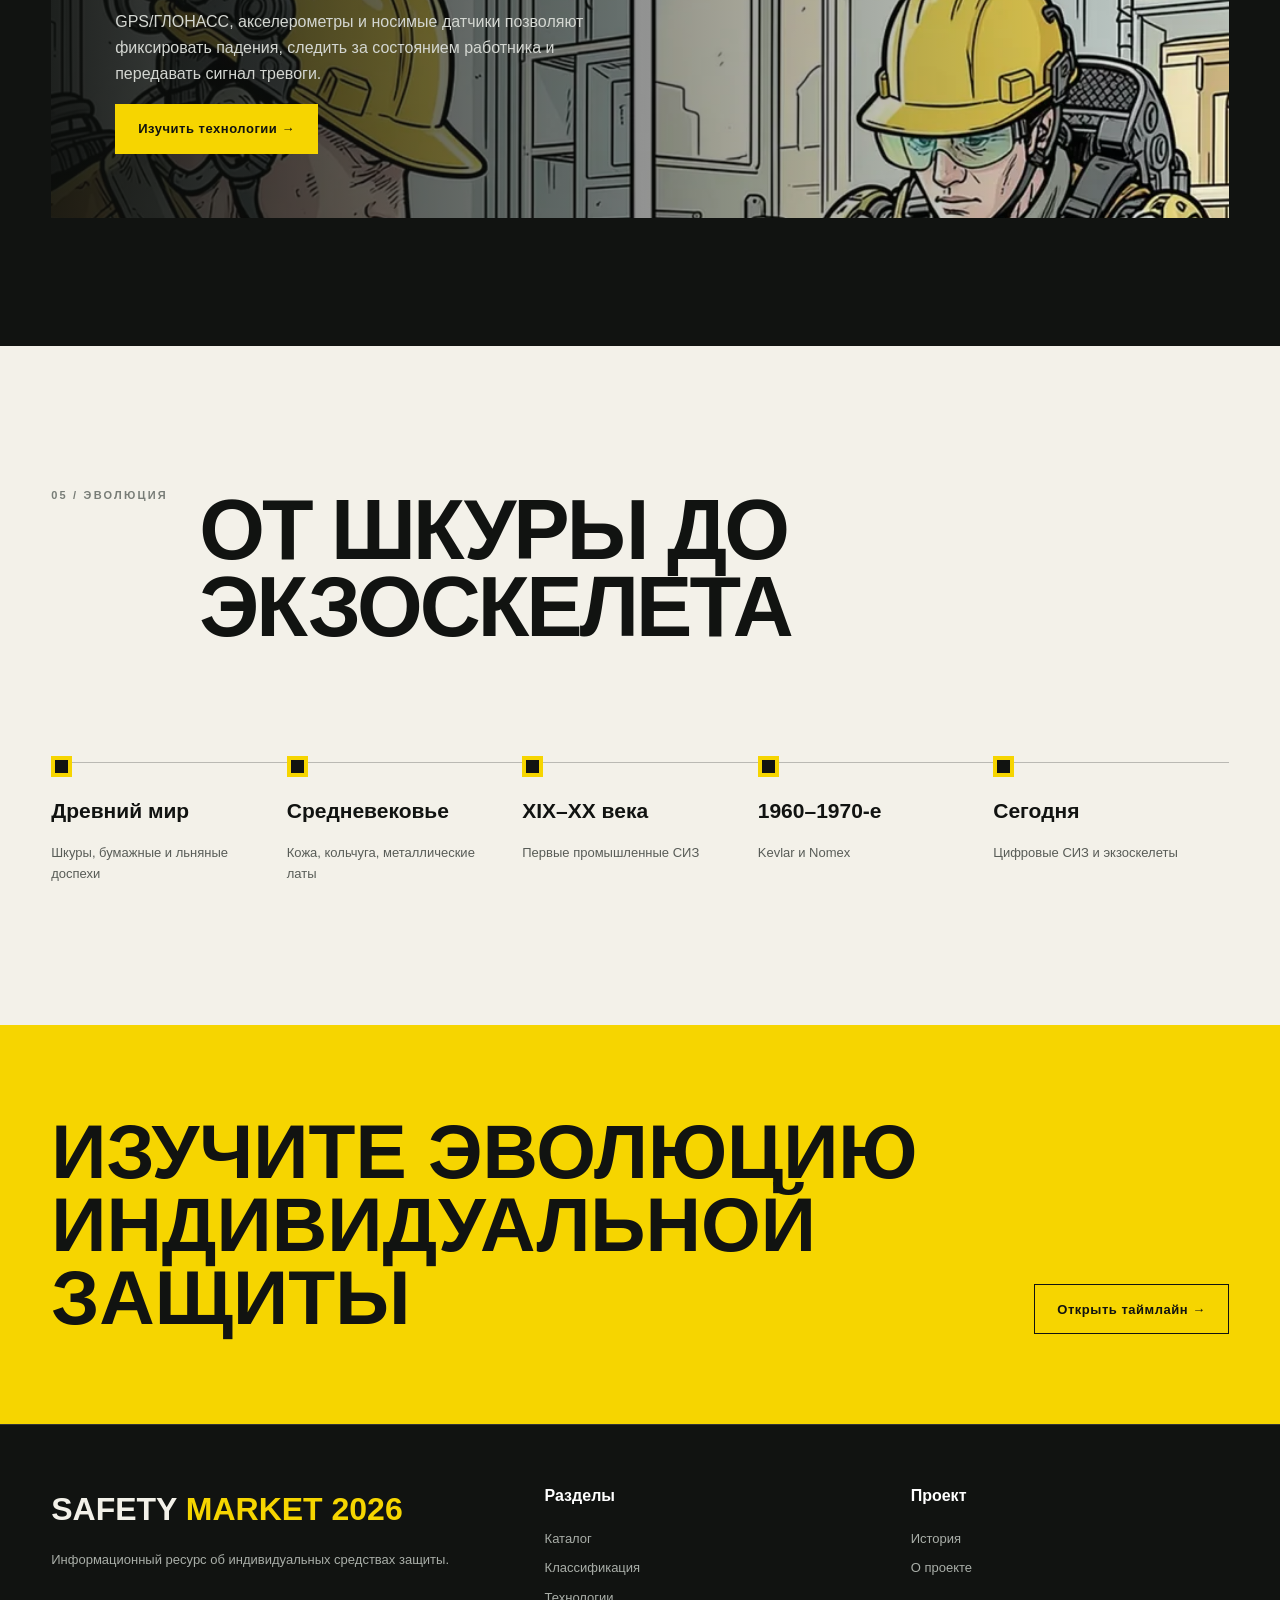
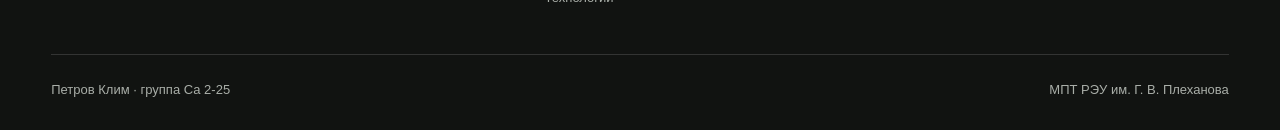
==== commit e1ef1804: "fixing a lot of" ====
--- a/index.html
+++ b/index.html
@@ -1,10 +1,10 @@
-<!doctype html><html lang="ru"><head><meta charset="utf-8"><meta name="viewport" content="width=device-width,initial-scale=1"><meta name="description" content="SAFETY MARKET 2026 — образовательный ресурс о современных средствах индивидуальной защиты."><title>SAFETY MARKET 2026 — современные СИЗ</title><link rel="icon" href="assets/images/helmet.png"><link rel="stylesheet" href="assets/css/style.css?v=7"><script src="assets/js/main.js?v=7" defer></script></head><body>
+<!doctype html><html lang="ru"><head><meta charset="utf-8"><meta name="viewport" content="width=device-width,initial-scale=1"><meta name="description" content="SAFETY MARKET 2026 — образовательный ресурс о современных средствах индивидуальной защиты."><title>SAFETY MARKET 2026 — современные СИЗ</title><link rel="icon" href="assets/images/favicon.png"><link rel="stylesheet" href="assets/css/style.css?v=9"><script src="assets/js/main.js?v=9" defer></script></head><body>
 <a class="skip-link" href="#main">К содержанию</a><header class="site-header"><div class="shell header-inner"><a class="brand" href="index.html"><span class="brand-mark">SM</span><span>SAFETY MARKET<small>RESEARCH / 2026</small></span></a><button class="menu-btn" aria-label="Открыть меню" aria-expanded="false" aria-controls="main-nav"><span></span></button><nav class="nav" id="main-nav" aria-label="Основная навигация"><a href="index.html" aria-current="page">Главная</a><a href="catalog.html">Каталог</a><a href="classification.html">Классификация</a><a href="technology.html">Технологии</a><a href="history.html">История</a><a href="about.html">О проекте</a></nav></div></header>
-<main id="main"><section class="hero"><div class="hero-media"><img src="assets/images/hero-worker.png" alt="Работник промышленного предприятия в современной защитной экипировке"></div><div class="shell hero-grid"><div><div class="eyebrow">Индивидуальный проект · 2026</div><h1>Safety<br><span>Market</span></h1><p class="hero-copy">Современные средства индивидуальной защиты: от каски и респиратора до умной экипировки, экзоскелетов и компьютерного зрения.</p><div class="actions"><a class="btn btn-primary" href="catalog.html">Изучить каталог →</a><a class="btn btn-ghost" href="technology.html">О технологиях</a></div></div><div class="hero-stats"><div class="stat"><strong data-count="9">0</strong><span>основных направлений защиты</span></div><div class="stat"><strong data-count="2">0</strong><span>класса риска по ТР ТС 019/2011</span></div><div class="stat"><strong data-count="16" data-suffix=" млн+">0</strong><span>человек в России получают СИЗ</span></div><div class="stat"><strong data-count="360" data-suffix=" млрд ₽">0</strong><span>прогноз рынка России по итогам 2025 года</span></div></div></div></section>
+<main id="main"><section class="hero"><div class="hero-media"><img fetchpriority="high" decoding="async" src="assets/images/hero-worker.webp" width="1599" height="900" alt="Работник промышленного предприятия в современной защитной экипировке"></div><div class="shell hero-grid"><div><div class="eyebrow">Индивидуальный проект · 2026</div><h1>Safety<br><span>Market</span></h1><p class="hero-copy">Современные средства индивидуальной защиты: от каски и респиратора до умной экипировки, экзоскелетов и компьютерного зрения.</p><div class="actions"><a class="btn btn-primary" href="catalog.html">Изучить каталог →</a><a class="btn btn-ghost" href="technology.html">О технологиях</a></div></div><div class="hero-stats"><div class="stat"><strong data-count="9">9</strong><span>основных направлений защиты</span></div><div class="stat"><strong data-count="2">2</strong><span>класса риска по ТР ТС 019/2011</span></div><div class="stat"><strong data-count="16" data-suffix=" млн+">16 млн+</strong><span>человек в России получают СИЗ</span></div><div class="stat"><strong data-count="360" data-suffix=" млрд ₽">360 млрд ₽</strong><span>прогноз рынка России по итогам 2025 года</span></div></div></div></section>
 <section class="section light"><div class="shell"><div class="section-head reveal"><div class="section-no">01 / О проекте</div><div><h2 class="section-title">Навигация в мире защиты</h2><p class="section-intro">Информация о СИЗ разрознена между стандартами, каталогами и отраслевыми материалами. Этот ресурс собирает ключевые сведения в понятную визуальную систему.</p></div></div><div class="project-points"><article class="project-point reveal"><b>Актуальность</b><p>Безопасность труда становится приоритетом, а экипировка — технологичнее и удобнее.</p></article><article class="project-point reveal" data-delay="1"><b>Проблема</b><p>Большой ассортимент и множество требований усложняют правильный выбор.</p></article><article class="project-point reveal" data-delay="2"><b>Цель</b><p>Изучить рынок СИЗ и систематизировать знания в информационном веб-ресурсе.</p></article><article class="project-point reveal" data-delay="3"><b>Результат</b><p>Многостраничный сайт-каталог на HTML, CSS и JavaScript.</p></article></div></div></section>
-<section class="section"><div class="shell"><div class="section-head reveal"><div class="section-no">02 / Категории</div><div><h2 class="section-title">Система защиты</h2><p class="section-intro">СИЗ выбирают по опасному фактору, защищаемой части тела и условиям работы.</p></div></div><div class="category-grid"><a class="category-card wide reveal" href="catalog.html#catalog"><img loading="lazy" src="assets/images/helmet.png" alt="Защитная каска"><div class="category-copy"><span>01 / ГОЛОВА</span><h3>Каски и шлемы</h3><p>Защита от ударов и падающих предметов</p></div></a><a class="category-card wide reveal" href="catalog.html#catalog"><img loading="lazy" src="assets/images/respirator-worker.png" alt="Работник в респираторе"><div class="category-copy"><span>02 / ДЫХАНИЕ</span><h3>Респираторы</h3><p>Барьер от газов, паров, пыли и аэрозолей</p></div></a><a class="category-card reveal" href="catalog.html#catalog"><img loading="lazy" src="assets/images/respirator.png" alt="Защитные очки и респиратор"><div class="category-copy"><span>03 / ГЛАЗА И ЛИЦО</span><h3>Очки и щитки</h3></div></a><a class="category-card reveal" href="catalog.html#catalog"><img loading="lazy" src="assets/images/ppe-store.png" alt="Средства защиты слуха в каталоге СИЗ"><div class="category-copy"><span>04 / СЛУХ</span><h3>Наушники</h3></div></a><a class="category-card reveal" href="catalog.html#catalog"><img loading="lazy" src="assets/images/materials.png" alt="Материалы защитной одежды и перчаток"><div class="category-copy"><span>05 / РУКИ</span><h3>Перчатки</h3></div></a><a class="category-card reveal" href="catalog.html#catalog"><img loading="lazy" src="assets/images/ppe-store.png" alt="Защитная обувь и экипировка"><div class="category-copy"><span>06 / НОГИ</span><h3>Спецобувь</h3></div></a><a class="category-card reveal" href="catalog.html#catalog"><img loading="lazy" src="assets/images/plant-team.png" alt="Работники в специальной одежде"><div class="category-copy"><span>07 / ОДЕЖДА</span><h3>Спецодежда</h3></div></a><a class="category-card reveal" href="catalog.html#catalog"><img loading="lazy" src="assets/images/hero-worker.png" alt="Страховочная привязь работника"><div class="category-copy"><span>08 / ВЫСОТА</span><h3>Защита от падения</h3></div></a><a class="category-card reveal" href="catalog.html#catalog"><img loading="lazy" src="assets/images/smart-ppe.png" alt="Комплексные умные средства защиты"><div class="category-copy"><span>09 / КОМПЛЕКС</span><h3>Комбинированные СИЗ</h3></div></a></div></div></section>
+<section class="section"><div class="shell"><div class="section-head reveal"><div class="section-no">02 / Категории</div><div><h2 class="section-title">Система защиты</h2><p class="section-intro">СИЗ выбирают по опасному фактору, защищаемой части тела и условиям работы.</p></div></div><div class="category-grid"><a class="category-card wide reveal" href="catalog.html?category=head"><img loading="lazy" decoding="async" src="assets/images/helmet.webp" width="486" height="486" alt="Защитная каска"><div class="category-copy"><span>01 / ГОЛОВА</span><h3>Каски и шлемы</h3><p>Защита от ударов и падающих предметов</p></div></a><a class="category-card wide reveal" href="catalog.html?category=breath"><img loading="lazy" decoding="async" src="assets/images/respirator-worker.webp" width="1600" height="907" alt="Работник в респираторе"><div class="category-copy"><span>02 / ДЫХАНИЕ</span><h3>Респираторы</h3><p>Барьер от газов, паров, пыли и аэрозолей</p></div></a><a class="category-card reveal" href="catalog.html?category=eyes"><img loading="lazy" decoding="async" src="assets/images/respirator.webp" width="486" height="486" alt="Защитные очки и респиратор"><div class="category-copy"><span>03 / ГЛАЗА И ЛИЦО</span><h3>Очки и щитки</h3></div></a><a class="category-card reveal" href="catalog.html?category=hearing"><img loading="lazy" decoding="async" src="assets/images/ppe-store.webp" width="1200" height="680" alt="Средства защиты слуха в каталоге СИЗ"><div class="category-copy"><span>04 / СЛУХ</span><h3>Наушники</h3></div></a><a class="category-card reveal" href="catalog.html?category=hands"><img loading="lazy" decoding="async" src="assets/images/materials.webp" width="316" height="196" alt="Материалы защитной одежды и перчаток"><div class="category-copy"><span>05 / РУКИ</span><h3>Перчатки</h3></div></a><a class="category-card reveal" href="catalog.html?category=feet"><img loading="lazy" decoding="async" src="assets/images/ppe-store.webp" width="1200" height="680" alt="Защитная обувь и экипировка"><div class="category-copy"><span>06 / НОГИ</span><h3>Спецобувь</h3></div></a><a class="category-card reveal" href="catalog.html?category=clothes"><img loading="lazy" decoding="async" src="assets/images/plant-team.webp" width="316" height="196" alt="Работники в специальной одежде"><div class="category-copy"><span>07 / ОДЕЖДА</span><h3>Спецодежда</h3></div></a><a class="category-card reveal" href="catalog.html?category=height"><img loading="lazy" decoding="async" src="assets/images/hero-worker.webp" width="1599" height="900" alt="Страховочная привязь работника"><div class="category-copy"><span>08 / ВЫСОТА</span><h3>Защита от падения</h3></div></a><a class="category-card reveal" href="catalog.html?category=complex"><img loading="lazy" decoding="async" src="assets/images/smart-ppe.webp" width="1000" height="1500" alt="Комплексные умные средства защиты"><div class="category-copy"><span>09 / КОМПЛЕКС</span><h3>Комплексные СИЗ</h3></div></a></div></div></section>
 <section class="section light"><div class="shell"><div class="section-head reveal"><div class="section-no">03 / Материалы</div><div><h2 class="section-title">Технологии в каждом слое</h2><p class="section-intro">Новые материалы повышают прочность, огнестойкость и комфорт экипировки.</p></div></div><div class="tech-strip reveal"><div class="tech-chip"><b>Kevlar</b><span>прочность</span></div><div class="tech-chip"><b>Nomex</b><span>огнестойкость</span></div><div class="tech-chip"><b>Twaron</b><span>защита от порезов</span></div><div class="tech-chip"><b>Rip-stop</b><span>стойкость к разрыву</span></div><div class="tech-chip"><b>Мембраны</b><span>ветер и влага</span></div><div class="tech-chip"><b>Датчики</b><span>мониторинг</span></div><div class="tech-chip"><b>ИИ</b><span>контроль</span></div></div></div></section>
-<section class="section"><div class="shell"><div class="feature-image reveal"><img loading="lazy" src="assets/images/smart-ppe.png" alt="Концепция умных средств индивидуальной защиты"><div class="feature-copy"><div class="eyebrow">04 / Цифровизация</div><h3>От пассивного барьера к активной системе</h3><p>GPS/ГЛОНАСС, акселерометры и носимые датчики позволяют фиксировать падения, следить за состоянием работника и передавать сигнал тревоги.</p><a class="btn btn-primary" href="technology.html">Изучить технологии →</a></div></div></div></section>
+<section class="section"><div class="shell"><div class="feature-image reveal"><img loading="lazy" decoding="async" src="assets/images/smart-ppe.webp" width="1000" height="1500" alt="Концепция умных средств индивидуальной защиты"><div class="feature-copy"><div class="eyebrow">04 / Цифровизация</div><h3>От пассивного барьера к активной системе</h3><p>GPS/ГЛОНАСС, акселерометры и носимые датчики позволяют фиксировать падения, следить за состоянием работника и передавать сигнал тревоги.</p><a class="btn btn-primary" href="technology.html">Изучить технологии →</a></div></div></div></section>
 <section class="section light"><div class="shell"><div class="section-head reveal"><div class="section-no">05 / Эволюция</div><div><h2 class="section-title">От шкуры до экзоскелета</h2></div></div><div class="timeline-preview"><div class="time-point reveal"><b>Древний мир</b><p>Шкуры, бумажные и льняные доспехи</p></div><div class="time-point reveal" data-delay="1"><b>Средневековье</b><p>Кожа, кольчуга, металлические латы</p></div><div class="time-point reveal" data-delay="2"><b>XIX–XX века</b><p>Первые промышленные СИЗ</p></div><div class="time-point reveal" data-delay="3"><b>1960–1970-е</b><p>Kevlar и Nomex</p></div><div class="time-point reveal"><b>Сегодня</b><p>Цифровые СИЗ и экзоскелеты</p></div></div></div></section>
 <section class="cta"><div class="shell cta-inner"><h2>Изучите эволюцию индивидуальной защиты</h2><a class="btn" href="history.html">Открыть таймлайн →</a></div></section></main>
 <footer class="site-footer"><div class="shell"><div class="footer-grid"><div class="footer-brand"><h2>SAFETY <span>MARKET 2026</span></h2><p>Информационный ресурс об индивидуальных средствах защиты.</p></div><div class="footer-col"><b>Разделы</b><a href="catalog.html">Каталог</a><a href="classification.html">Классификация</a><a href="technology.html">Технологии</a></div><div class="footer-col"><b>Проект</b><a href="history.html">История</a><a href="about.html">О проекте</a></div></div><div class="footer-bottom"><span>Петров Клим · группа Са 2-25</span><span>МПТ РЭУ им. Г. В. Плеханова</span></div></div></footer></body></html>
--- a/assets/css/style.css
+++ b/assets/css/style.css
@@ -1,13 +1,13 @@
-:root{--ink:#111311;--ink-2:#1a1d1b;--paper:#f3f1e9;--muted:#a9aea8;--line:rgba(255,255,255,.14);--yellow:#f6d500;--yellow-2:#ffe84d;--max:1240px;--pad:clamp(20px,4vw,64px);--display:"Arial Narrow","Roboto Condensed",Impact,sans-serif;--body:Inter,"Segoe UI",Arial,sans-serif;--shadow:0 24px 70px rgba(0,0,0,.28)}
-*{box-sizing:border-box}html{scroll-behavior:smooth}body{margin:0;background:var(--ink);color:var(--paper);font-family:var(--body);font-size:16px;line-height:1.65;overflow-x:hidden}body.menu-open{overflow:hidden}img{display:block;max-width:100%}a{color:inherit;text-decoration:none}button{font:inherit}.skip-link{position:fixed;top:-80px;left:16px;z-index:1000;background:var(--yellow);color:var(--ink);padding:12px 18px}.skip-link:focus{top:16px}.shell{width:min(calc(100% - var(--pad)*2),var(--max));margin-inline:auto}.site-header{position:fixed;inset:0 0 auto;z-index:100;height:78px;border-bottom:1px solid transparent;transition:.3s;background:linear-gradient(to bottom,rgba(17,19,17,.78),transparent)}.site-header.scrolled{height:68px;background:rgba(17,19,17,.94);border-color:var(--line);backdrop-filter:blur(10px)}.header-inner{height:100%;display:flex;align-items:center;justify-content:space-between;gap:32px}.brand{display:flex;align-items:center;gap:12px;font-family:var(--display);font-weight:900;letter-spacing:.06em}.brand-mark{display:grid;place-items:center;width:34px;height:34px;background:var(--yellow);color:var(--ink);clip-path:polygon(0 0,100% 0,100% 72%,72% 100%,0 100%);font-size:13px}.brand small{display:block;color:var(--yellow);font-family:var(--body);font-size:9px;letter-spacing:.2em}.nav{display:flex;align-items:center;gap:clamp(16px,2vw,30px)}.nav a{position:relative;color:#d4d6d1;font-size:13px;font-weight:650}.nav a::after{content:"";position:absolute;left:0;right:100%;bottom:-8px;height:2px;background:var(--yellow);transition:.25s}.nav a:hover,.nav a[aria-current=page]{color:#fff}.nav a:hover::after,.nav a[aria-current=page]::after{right:0}.menu-btn{display:none;width:46px;height:46px;border:1px solid var(--line);background:transparent;color:#fff;cursor:pointer}.menu-btn span,.menu-btn::before,.menu-btn::after{content:"";display:block;width:20px;height:2px;background:currentColor;margin:5px auto;transition:.25s}.menu-btn[aria-expanded=true] span{opacity:0}.menu-btn[aria-expanded=true]::before{transform:translateY(7px) rotate(45deg)}.menu-btn[aria-expanded=true]::after{transform:translateY(-7px) rotate(-45deg)}
+:root{--ink:#111311;--ink-2:#1a1d1b;--paper:#f3f1e9;--muted:#a9aea8;--line:rgba(255,255,255,.14);--yellow:#f6d500;--yellow-2:#ffe84d;--max:1240px;--pad:clamp(20px,4vw,64px);--display:"Segoe UI",Arial,sans-serif;--body:"Segoe UI",Arial,sans-serif;--shadow:0 24px 70px rgba(0,0,0,.28)}
+*{box-sizing:border-box}html{scroll-behavior:smooth}body{margin:0;background:var(--ink);color:var(--paper);font-family:var(--body);font-size:16px;line-height:1.65;overflow-x:hidden}body.menu-open{overflow:hidden}img{display:block;max-width:100%}a{color:inherit;text-decoration:none}button{font:inherit}.skip-link{position:fixed;top:-80px;left:16px;z-index:1000;background:var(--yellow);color:var(--ink);padding:12px 18px}.skip-link:focus{top:16px}.shell{width:min(calc(100% - var(--pad)*2),var(--max));margin-inline:auto}.site-header{--header-height:78px;position:fixed;inset:0 0 auto;z-index:100;height:var(--header-height);border-bottom:1px solid transparent;transition:.3s;background:linear-gradient(to bottom,rgba(17,19,17,.78),transparent)}.site-header.scrolled{--header-height:68px;height:var(--header-height);background:rgba(17,19,17,.94);border-color:var(--line);backdrop-filter:blur(10px)}.header-inner{height:100%;display:flex;align-items:center;justify-content:space-between;gap:32px}.brand{display:flex;align-items:center;gap:12px;font-family:var(--display);font-weight:900;letter-spacing:.06em}.brand-mark{display:grid;place-items:center;width:34px;height:34px;background:var(--yellow);color:var(--ink);clip-path:polygon(0 0,100% 0,100% 72%,72% 100%,0 100%);font-size:13px}.brand small{display:block;color:var(--yellow);font-family:var(--body);font-size:9px;letter-spacing:.2em}.nav{display:flex;align-items:center;gap:clamp(16px,2vw,30px)}.nav a{position:relative;color:#d4d6d1;font-size:13px;font-weight:650}.nav a::after{content:"";position:absolute;left:0;right:100%;bottom:-8px;height:2px;background:var(--yellow);transition:.25s}.nav a:hover,.nav a[aria-current=page]{color:#fff}.nav a:hover::after,.nav a[aria-current=page]::after{right:0}.menu-btn{display:none;width:46px;height:46px;border:1px solid var(--line);background:transparent;color:#fff;cursor:pointer}.menu-btn span,.menu-btn::before,.menu-btn::after{content:"";display:block;width:20px;height:2px;background:currentColor;margin:5px auto;transition:.25s}.menu-btn[aria-expanded=true] span{opacity:0}.menu-btn[aria-expanded=true]::before{transform:translateY(7px) rotate(45deg)}.menu-btn[aria-expanded=true]::after{transform:translateY(-7px) rotate(-45deg)}
 .hero{min-height:100svh;display:grid;align-items:end;position:relative;overflow:hidden}.hero-media{position:absolute;inset:0}.hero-media img{width:100%;height:100%;object-fit:cover;object-position:center}.hero-media::after{content:"";position:absolute;inset:0;background:linear-gradient(90deg,rgba(10,12,10,.97) 0%,rgba(10,12,10,.84) 37%,rgba(10,12,10,.12) 76%),linear-gradient(0deg,var(--ink) 0%,transparent 35%)}.hero-grid{position:relative;z-index:2;padding-top:150px;padding-bottom:64px;display:grid;grid-template-columns:minmax(0,720px) 1fr;align-items:end;min-height:100svh}.eyebrow,.section-no{font-size:11px;letter-spacing:.2em;text-transform:uppercase;font-weight:750}.eyebrow{color:var(--yellow);display:flex;align-items:center;gap:12px}.eyebrow::before{content:"";width:36px;height:2px;background:currentColor}.hero h1,.page-hero h1,.section-title{font-family:var(--display);text-transform:uppercase;line-height:.92;letter-spacing:-.035em;margin:18px 0}.hero h1{font-size:clamp(56px,9vw,138px);max-width:850px}.hero h1 span{color:var(--yellow)}.hero-copy{max-width:610px;color:#c6cac4;font-size:clamp(17px,1.7vw,22px)}.actions{display:flex;flex-wrap:wrap;gap:12px;margin-top:30px}.btn{min-height:50px;display:inline-flex;align-items:center;justify-content:center;gap:10px;padding:0 22px;border:1px solid var(--yellow);font-weight:750;font-size:13px;letter-spacing:.04em;transition:.2s}.btn-primary{background:var(--yellow);color:var(--ink)}.btn:hover{transform:translateY(-2px);background:var(--yellow-2);color:var(--ink)}.btn-ghost{border-color:rgba(255,255,255,.4)}.hero-stats{grid-column:1/-1;display:grid;grid-template-columns:repeat(4,1fr);border-top:1px solid var(--line);margin-top:68px}.stat{padding:22px 24px 0 0}.stat strong{font-family:var(--display);font-size:clamp(26px,3.5vw,52px);line-height:1;color:var(--yellow)}.stat span{display:block;color:var(--muted);font-size:12px;margin-top:8px;max-width:180px}
 main{display:block}.section{padding:clamp(80px,10vw,150px) 0}.section.light{background:var(--paper);color:var(--ink)}.section.yellow{background:var(--yellow);color:var(--ink)}.section-head{display:grid;grid-template-columns:120px 1fr;gap:28px;margin-bottom:clamp(42px,6vw,80px)}.section-no{padding-top:12px;color:#787d77}.section-title{font-size:clamp(42px,6.6vw,92px);max-width:970px;overflow-wrap:anywhere}.section-intro{max-width:720px;color:#9da29c;font-size:18px}.light .section-intro{color:#50554f}.grid-2{display:grid;grid-template-columns:repeat(2,minmax(0,1fr));gap:clamp(24px,4vw,64px)}.grid-3{display:grid;grid-template-columns:repeat(3,minmax(0,1fr));gap:1px;background:var(--line)}.project-points{display:grid;grid-template-columns:repeat(4,1fr);gap:1px;background:rgba(17,19,17,.15);border:1px solid rgba(17,19,17,.15)}.project-point{padding:28px;background:var(--paper)}.project-point b{font-family:var(--display);text-transform:uppercase;font-size:22px}.project-point p{color:#555b54;font-size:14px}.category-grid{display:grid;grid-template-columns:repeat(12,1fr);gap:12px}.category-card{position:relative;min-height:330px;overflow:hidden;background:#222;grid-column:span 4}.category-card.wide{grid-column:span 6}.category-card img{width:100%;height:100%;position:absolute;inset:0;object-fit:cover;transition:transform .6s}.category-card::after{content:"";position:absolute;inset:0;background:linear-gradient(0deg,rgba(5,6,5,.92),rgba(5,6,5,.04) 70%)}.category-card:hover img{transform:scale(1.045)}.category-copy{position:absolute;z-index:2;inset:auto 24px 24px}.category-copy span{color:var(--yellow);font-size:11px;letter-spacing:.16em}.category-copy h3{font-family:var(--display);font-size:28px;line-height:1;margin:8px 0;text-transform:uppercase}.category-copy p{font-size:13px;color:#c9ccc7;margin:0}.tech-strip{display:grid;grid-template-columns:repeat(7,1fr);border-block:1px solid var(--line)}.tech-chip{padding:28px 14px;border-right:1px solid var(--line);text-align:center}.tech-chip b{display:block;font-family:var(--display);font-size:20px;color:var(--yellow)}.tech-chip span{color:var(--muted);font-size:11px}.feature-image{min-height:520px;position:relative;overflow:hidden}.feature-image img{width:100%;height:100%;object-fit:cover;position:absolute}.feature-image::after{content:"";position:absolute;inset:0;background:linear-gradient(90deg,rgba(12,14,12,.9),transparent)}.feature-copy{position:relative;z-index:2;padding:clamp(28px,5vw,70px);max-width:600px}.feature-copy h3{font-family:var(--display);font-size:clamp(38px,5vw,70px);line-height:.95;text-transform:uppercase;margin:16px 0}.feature-copy p{color:#d3d6d1}.timeline-preview{display:grid;grid-template-columns:repeat(5,1fr);position:relative}.timeline-preview::before{content:"";position:absolute;left:0;right:0;top:20px;height:1px;background:rgba(17,19,17,.25)}.time-point{position:relative;padding:52px 22px 0 0}.time-point::before{content:"";position:absolute;top:14px;left:0;width:13px;height:13px;background:var(--ink);border:4px solid var(--yellow)}.time-point b{font-family:var(--display);font-size:21px}.time-point p{font-size:13px;color:#585c57}.cta{padding:90px 0;background:var(--yellow);color:var(--ink)}.cta-inner{display:flex;align-items:end;justify-content:space-between;gap:40px}.cta h2{font-family:var(--display);font-size:clamp(40px,6vw,82px);line-height:.95;text-transform:uppercase;margin:0;max-width:900px}.cta .btn{border-color:var(--ink);white-space:nowrap}
-.page-hero{padding:160px 0 80px;border-bottom:1px solid var(--line);position:relative;overflow:hidden}.page-hero::after{content:attr(data-code);position:absolute;right:-.03em;bottom:-.25em;font-family:var(--display);font-size:min(38vw,520px);line-height:1;color:rgba(255,255,255,.025);pointer-events:none}.breadcrumbs{display:flex;gap:10px;color:var(--muted);font-size:12px}.breadcrumbs span{color:var(--yellow)}.page-hero h1{font-size:clamp(54px,9vw,128px);max-width:1050px}.page-hero p{max-width:700px;color:#b6bab5;font-size:19px}.filter-bar{display:flex;flex-wrap:wrap;gap:8px;margin-bottom:36px}.filter-btn{border:1px solid #c9c7bf;background:transparent;padding:11px 16px;cursor:pointer;font-weight:700;font-size:13px}.filter-btn:hover,.filter-btn.active{background:var(--ink);color:var(--yellow);border-color:var(--ink)}.catalog-grid{display:grid;grid-template-columns:repeat(3,1fr);gap:18px}.product{background:#fff;border:1px solid #d9d7cf;transition:.25s;overflow:hidden}.product.hidden{display:none}.product:hover{transform:translateY(-4px);box-shadow:0 18px 50px rgba(0,0,0,.12)}.product-media{height:220px;background:#dfe1dc;overflow:hidden}.product-media img{width:100%;height:100%;object-fit:cover;transition:.5s}.product:hover img{transform:scale(1.04)}.product-body{padding:24px}.tag{font-size:10px;letter-spacing:.14em;text-transform:uppercase;color:#70766e}.product h2{font-family:var(--display);font-size:28px;line-height:1.05;text-transform:uppercase;margin:8px 0}.product p{font-size:14px;color:#4e544e}.details-btn{width:100%;border:0;border-top:1px solid #ddd;background:#f7f6f1;text-align:left;padding:14px 24px;font-weight:700;cursor:pointer}.details-btn::after{content:"+";float:right}.details-btn[aria-expanded=true]::after{content:"−"}.product-details{padding:0 24px;max-height:0;overflow:hidden;transition:max-height .35s}.product-details p{margin:14px 0}.product-details strong{color:var(--ink)}
-.organ-grid{display:grid;grid-template-columns:repeat(3,1fr);gap:1px;background:rgba(17,19,17,.18)}.organ{background:var(--paper);padding:28px;min-height:200px}.organ .num{font-family:var(--display);font-size:13px;color:#8a8e87}.organ h3{font-family:var(--display);font-size:27px;text-transform:uppercase;margin:20px 0 8px}.risk-grid{display:grid;grid-template-columns:1fr 1fr;gap:1px;background:#3b3e3a}.risk{padding:clamp(28px,5vw,70px);background:var(--ink-2)}.risk:last-child{background:var(--yellow);color:var(--ink)}.risk .risk-no{font-family:var(--display);font-size:100px;line-height:.8;color:var(--yellow)}.risk:last-child .risk-no{color:var(--ink)}.comparison{width:100%;border-collapse:collapse;margin-top:50px}.comparison th,.comparison td{border-bottom:1px solid rgba(255,255,255,.15);padding:18px;text-align:left;vertical-align:top}.comparison th{color:var(--yellow);font-size:12px;text-transform:uppercase;letter-spacing:.1em}.light .comparison th,.light .comparison td{border-color:rgba(17,19,17,.18)}.light .comparison th{color:#5b5e59}.norm{border-left:4px solid var(--yellow);padding:10px 0 10px 24px;margin:24px 0}.norm b{display:block;font-family:var(--display);font-size:24px}.norm p{margin:4px 0;color:var(--muted)}
+.page-hero{padding:160px 0 80px;border-bottom:1px solid var(--line);position:relative;overflow:hidden}.page-hero::after{content:attr(data-code);position:absolute;right:-.03em;bottom:-.25em;font-family:var(--display);font-size:min(38vw,520px);line-height:1;color:rgba(255,255,255,.025);pointer-events:none}.breadcrumbs{display:flex;gap:10px;color:var(--muted);font-size:12px}.breadcrumbs span{color:var(--yellow)}.page-hero h1{font-size:clamp(54px,9vw,128px);max-width:1050px}.page-hero p{max-width:700px;color:#b6bab5;font-size:19px}.filter-bar{display:flex;flex-wrap:wrap;gap:8px;margin-bottom:12px}.filter-status{margin:0 0 30px;color:#61665f;font-size:13px;font-weight:650}.filter-btn{border:1px solid #c9c7bf;background:transparent;padding:11px 16px;cursor:pointer;font-weight:700;font-size:13px}.filter-btn:hover,.filter-btn.active{background:var(--ink);color:var(--yellow);border-color:var(--ink)}.catalog-grid{display:grid;grid-template-columns:repeat(3,1fr);gap:18px}.product{background:#fff;border:1px solid #d9d7cf;transition:.25s;overflow:hidden}.product.hidden{display:none}.product:hover{transform:translateY(-4px);box-shadow:0 18px 50px rgba(0,0,0,.12)}.product-media{height:220px;background:#dfe1dc;overflow:hidden}.product-media img{width:100%;height:100%;object-fit:cover;transition:.5s}.product:hover img{transform:scale(1.04)}.product-body{padding:24px}.tag{font-size:10px;letter-spacing:.14em;text-transform:uppercase;color:#70766e}.product h2{font-family:var(--display);font-size:28px;line-height:1.05;text-transform:uppercase;margin:8px 0}.product p{font-size:14px;color:#4e544e}.details-btn{width:100%;border:0;border-top:1px solid #ddd;background:#f7f6f1;text-align:left;padding:14px 24px;font-weight:700;cursor:pointer}.details-btn::after{content:"+";float:right}.details-btn[aria-expanded=true]::after{content:"−"}.product-details{padding:0 24px;max-height:none;overflow:hidden}.js .product-details{max-height:0;transition:max-height .35s}.product-details p{margin:14px 0}.product-details strong{color:var(--ink)}
+.organ-grid{display:grid;grid-template-columns:repeat(3,1fr);gap:1px;background:rgba(17,19,17,.18)}.organ{background:var(--paper);padding:28px;min-height:200px}.organ .num{font-family:var(--display);font-size:13px;color:#8a8e87}.organ h3{font-family:var(--display);font-size:27px;text-transform:uppercase;margin:20px 0 8px}.risk-grid{display:grid;grid-template-columns:1fr 1fr;gap:1px;background:#3b3e3a}.risk{padding:clamp(28px,5vw,70px);background:var(--ink-2)}.risk:last-child{background:var(--yellow);color:var(--ink)}.risk .risk-no{font-family:var(--display);font-size:100px;line-height:.8;color:var(--yellow)}.risk:last-child .risk-no{color:var(--ink)}.comparison{width:100%;border-collapse:collapse;margin-top:50px}.comparison th,.comparison td{border-bottom:1px solid rgba(255,255,255,.15);padding:18px;text-align:left;vertical-align:top}.comparison th{color:var(--yellow);font-size:12px;text-transform:uppercase;letter-spacing:.1em}.light .comparison th,.light .comparison td{border-color:rgba(17,19,17,.18)}.light .comparison th{color:#5b5e59}.norm{border-left:4px solid var(--yellow);padding:10px 0 10px 24px;margin:24px 0}.norm b{display:block;font-family:var(--display);font-size:24px}.norm p{margin:4px 0;color:var(--muted)}.light .smart-list{border-color:rgba(17,19,17,.18)}.light .smart-item{border-color:rgba(17,19,17,.18)}.light .smart-item p{color:#444a44}.light .smart-item b{color:#5d6200}.light .norm p{color:#4c524c}
 .material-list{display:grid;grid-template-columns:repeat(2,1fr);gap:1px;background:var(--line)}.material{background:var(--ink);padding:34px;min-height:220px}.material h3{font-family:var(--display);font-size:32px;color:var(--yellow);margin:0}.material p{color:#b3b7b1}.process{display:grid;grid-template-columns:repeat(4,1fr);align-items:center;gap:12px;margin-top:42px}.process-step{border:1px solid rgba(17,19,17,.28);padding:24px;min-height:130px;position:relative}.process-step:not(:last-child)::after{content:"→";position:absolute;right:-22px;top:40%;z-index:2;font-size:28px}.process-step b{display:block;font-family:var(--display);font-size:21px;text-transform:uppercase}.process-step span{font-size:13px}.smart-list{display:grid;gap:0;border-top:1px solid var(--line)}.smart-item{display:grid;grid-template-columns:80px 1fr;gap:24px;padding:25px 0;border-bottom:1px solid var(--line)}.smart-item b{font-family:var(--display);font-size:26px;color:var(--yellow);overflow-wrap:anywhere}.smart-item p{margin:0;color:#b8bcb6}
 .history-line{position:relative;max-width:980px;margin:auto}.history-line::before{content:"";position:absolute;left:50%;top:0;bottom:0;width:2px;background:#d4d2ca;transform:translateX(-50%)}.history-line::after{content:"";position:absolute;left:50%;top:0;width:2px;height:var(--timeline-progress,0%);background:var(--yellow);transform:translateX(-50%);transition:.1s}.era{width:50%;padding:0 60px 90px 0;position:relative}.era:nth-child(even){margin-left:50%;padding:0 0 90px 60px}.era::after{content:"";position:absolute;right:-8px;top:8px;width:14px;height:14px;background:var(--paper);border:2px solid var(--ink);z-index:2}.era:nth-child(even)::after{left:-8px}.era-year{color:#767b74;font-size:11px;letter-spacing:.16em;text-transform:uppercase}.era h2{font-family:var(--display);font-size:34px;line-height:1;text-transform:uppercase;margin:10px 0}.era p{color:#555b54}.era img{width:100%;height:220px;object-fit:cover;margin-top:20px;filter:saturate(.8)}
 .about-facts{display:grid;grid-template-columns:repeat(2,1fr);gap:1px;background:rgba(17,19,17,.18)}.fact{padding:28px;background:var(--paper)}.fact dt{font-size:11px;letter-spacing:.14em;text-transform:uppercase;color:#777c75}.fact dd{margin:8px 0 0;font-size:19px;font-weight:650}.task-list{counter-reset:task;display:grid;gap:1px;background:#d0cec5}.task{counter-increment:task;background:var(--paper);padding:22px 24px;display:grid;grid-template-columns:50px 1fr;gap:16px}.task::before{content:counter(task,decimal-leading-zero);font-family:var(--display);color:#777}.sources{margin:0;padding:0;list-style:none;border-top:1px solid rgba(17,19,17,.18)}.sources li{padding:18px 0;border-bottom:1px solid rgba(17,19,17,.18);display:grid;grid-template-columns:60px 1fr;gap:12px}.sources span{font-family:var(--display);color:#777}
-.site-footer{border-top:1px solid var(--line);padding:58px 0 30px}.footer-grid{display:grid;grid-template-columns:1.4fr 1fr 1fr;gap:48px}.footer-brand h2{font-family:var(--display);font-size:32px;margin:0}.footer-brand h2 span{color:var(--yellow)}.footer-brand p,.footer-col a,.footer-bottom{color:var(--muted);font-size:13px}.footer-col b{display:block;color:#fff;margin-bottom:14px}.footer-col a{display:block;padding:4px 0}.footer-col a:hover{color:var(--yellow)}.footer-bottom{display:flex;justify-content:space-between;gap:20px;border-top:1px solid var(--line);margin-top:42px;padding-top:24px}.reveal{opacity:0;transform:translateY(24px);transition:opacity .65s,transform .65s}.reveal.visible{opacity:1;transform:none}.reveal[data-delay="1"]{transition-delay:.08s}.reveal[data-delay="2"]{transition-delay:.16s}.reveal[data-delay="3"]{transition-delay:.24s}:focus-visible{outline:3px solid var(--yellow);outline-offset:4px}
-@media(max-width:960px){.nav{position:fixed;inset:68px 0 0;background:rgba(17,19,17,.98);padding:32px var(--pad);display:flex;flex-direction:column;align-items:stretch;gap:0;opacity:0;visibility:hidden;pointer-events:none;transition:opacity .3s,visibility .3s}.nav.open{opacity:1;visibility:visible;pointer-events:auto}.nav a{padding:17px 0;border-bottom:1px solid var(--line);font-size:18px}.menu-btn{display:block}.hero-grid,.grid-2{grid-template-columns:1fr}.section-title{overflow-wrap:anywhere}.smart-item{grid-template-columns:130px 1fr}.hero-media img{object-position:62% center}.hero-media::after{background:linear-gradient(90deg,rgba(10,12,10,.96),rgba(10,12,10,.42)),linear-gradient(0deg,var(--ink),transparent 52%)}.category-card{grid-column:span 6}.tech-strip{grid-template-columns:repeat(4,1fr)}.catalog-grid{grid-template-columns:repeat(2,1fr)}.project-points{grid-template-columns:repeat(2,1fr)}.organ-grid{grid-template-columns:repeat(2,1fr)}.process{grid-template-columns:repeat(2,1fr)}.process-step::after{display:none}.footer-grid{grid-template-columns:1fr 1fr}.footer-brand{grid-column:1/-1}}
-@media(max-width:640px){:root{--pad:18px}.site-header{height:68px}.brand{font-size:14px}.hero-grid{padding-top:120px;padding-bottom:36px}.hero h1{font-size:clamp(48px,17vw,76px)}.hero-copy{font-size:16px;max-width:90%}.hero-stats{grid-template-columns:repeat(2,1fr);margin-top:42px}.stat{padding-top:18px}.section{padding:72px 0}.section-head{grid-template-columns:1fr;gap:0}.section-no{padding:0}.section-title{font-size:44px;overflow-wrap:anywhere}.grid-2,.grid-3,.risk-grid,.material-list,.about-facts{grid-template-columns:1fr}.material h3{font-size:28px;overflow-wrap:anywhere}.project-points{grid-template-columns:1fr}.category-grid{display:grid;grid-template-columns:1fr}.category-card,.category-card.wide{grid-column:auto;min-height:300px}.tech-strip{grid-template-columns:repeat(2,1fr)}.timeline-preview{grid-template-columns:1fr}.timeline-preview::before{left:5px;right:auto;top:0;bottom:0;width:1px;height:auto}.time-point{padding:0 0 32px 32px}.time-point::before{top:5px}.cta-inner{align-items:start;flex-direction:column}.cta h2{font-size:36px;overflow-wrap:anywhere}.page-hero{padding-top:130px}.page-hero h1{font-size:38px;overflow-wrap:anywhere}.catalog-grid,.organ-grid{grid-template-columns:1fr}.product-media{height:210px}.process{grid-template-columns:1fr}.history-line::before,.history-line::after{left:7px}.era,.era:nth-child(even){width:auto;margin-left:0;padding:0 0 64px 38px}.era h2{font-size:30px;overflow-wrap:anywhere}.era::after,.era:nth-child(even)::after{left:0;right:auto}.footer-grid{grid-template-columns:1fr}.footer-brand{grid-column:auto}.footer-bottom{flex-direction:column}.comparison{font-size:12px;table-layout:fixed}.comparison th,.comparison td{padding:10px 5px;overflow-wrap:anywhere}.smart-item{grid-template-columns:1fr;gap:4px}}
-@media(prefers-reduced-motion:reduce){html{scroll-behavior:auto}*,*::before,*::after{animation:none!important;transition:none!important}.reveal{opacity:1;transform:none}}
+.site-footer{border-top:1px solid var(--line);padding:58px 0 30px}.footer-grid{display:grid;grid-template-columns:1.4fr 1fr 1fr;gap:48px}.footer-brand h2{font-family:var(--display);font-size:32px;margin:0}.footer-brand h2 span{color:var(--yellow)}.footer-brand p,.footer-col a,.footer-bottom{color:var(--muted);font-size:13px}.footer-col b{display:block;color:#fff;margin-bottom:14px}.footer-col a{display:block;padding:4px 0}.footer-col a:hover{color:var(--yellow)}.footer-bottom{display:flex;justify-content:space-between;gap:20px;border-top:1px solid var(--line);margin-top:42px;padding-top:24px}.reveal{opacity:1;transform:none}.js.reveal-ready .reveal{opacity:0;transform:translateY(24px);transition:opacity .65s,transform .65s}.js.reveal-ready .reveal.visible{opacity:1;transform:none}.reveal[data-delay="1"]{transition-delay:.08s}.reveal[data-delay="2"]{transition-delay:.16s}.reveal[data-delay="3"]{transition-delay:.24s}:focus-visible{outline:3px solid var(--yellow);outline-offset:4px}
+@media(max-width:960px){.nav{position:fixed;inset:var(--header-height) 0 0;background:rgba(17,19,17,.98);padding:24px var(--pad) 32px;overflow-y:auto;overscroll-behavior:contain;display:flex;flex-direction:column;align-items:stretch;gap:0;opacity:0;visibility:hidden;pointer-events:none;transition:opacity .3s,visibility .3s}.nav.open{opacity:1;visibility:visible;pointer-events:auto}.nav a{padding:17px 0;border-bottom:1px solid var(--line);font-size:18px}.menu-btn{display:block}.hero-grid,.grid-2{grid-template-columns:1fr}.section-title{overflow-wrap:anywhere}.smart-item{grid-template-columns:130px 1fr}.hero-media img{object-position:62% center}.hero-media::after{background:linear-gradient(90deg,rgba(10,12,10,.96),rgba(10,12,10,.42)),linear-gradient(0deg,var(--ink),transparent 52%)}.category-card{grid-column:span 6}.tech-strip{grid-template-columns:repeat(4,1fr)}.catalog-grid{grid-template-columns:repeat(2,1fr)}.project-points{grid-template-columns:repeat(2,1fr)}.organ-grid{grid-template-columns:repeat(2,1fr)}.process{grid-template-columns:repeat(2,1fr)}.process-step::after{display:none}.footer-grid{grid-template-columns:1fr 1fr}.footer-brand{grid-column:1/-1}}
+@media(max-width:640px){:root{--pad:18px}.site-header{--header-height:68px;height:var(--header-height)}.brand{font-size:14px}.hero-grid{padding-top:120px;padding-bottom:36px}.hero h1{font-size:clamp(48px,17vw,76px)}.hero-copy{font-size:16px;max-width:90%}.hero-stats{grid-template-columns:repeat(2,1fr);margin-top:42px}.stat{padding-top:18px}.section{padding:72px 0}.section-head{grid-template-columns:1fr;gap:0}.section-no{padding:0}.section-title{font-size:44px;overflow-wrap:anywhere}.grid-2,.grid-3,.risk-grid,.material-list,.about-facts{grid-template-columns:1fr}.material h3{font-size:28px;overflow-wrap:anywhere}.project-points{grid-template-columns:1fr}.category-grid{display:grid;grid-template-columns:1fr}.category-card,.category-card.wide{grid-column:auto;min-height:300px}.tech-strip{grid-template-columns:repeat(2,1fr)}.timeline-preview{grid-template-columns:1fr}.timeline-preview::before{left:5px;right:auto;top:0;bottom:0;width:1px;height:auto}.time-point{padding:0 0 32px 32px}.time-point::before{top:5px}.cta-inner{align-items:start;flex-direction:column}.cta h2{font-size:36px;overflow-wrap:anywhere}.page-hero{padding-top:130px}.page-hero h1{font-size:38px;overflow-wrap:anywhere}.catalog-grid,.organ-grid{grid-template-columns:1fr}.product-media{height:210px}.process{grid-template-columns:1fr}.history-line::before,.history-line::after{left:7px}.era,.era:nth-child(even){width:auto;margin-left:0;padding:0 0 64px 38px}.era h2{font-size:30px;overflow-wrap:anywhere}.era::after,.era:nth-child(even)::after{left:0;right:auto}.footer-grid{grid-template-columns:1fr}.footer-brand{grid-column:auto}.footer-bottom{flex-direction:column}.comparison{font-size:12px;table-layout:fixed}.comparison th,.comparison td{padding:10px 5px;overflow-wrap:anywhere}.smart-item{grid-template-columns:1fr;gap:4px}}
+@media(prefers-reduced-motion:reduce){html{scroll-behavior:auto}*,*::before,*::after{animation:none!important;transition:none!important}.js.reveal-ready .reveal{opacity:1;transform:none}}
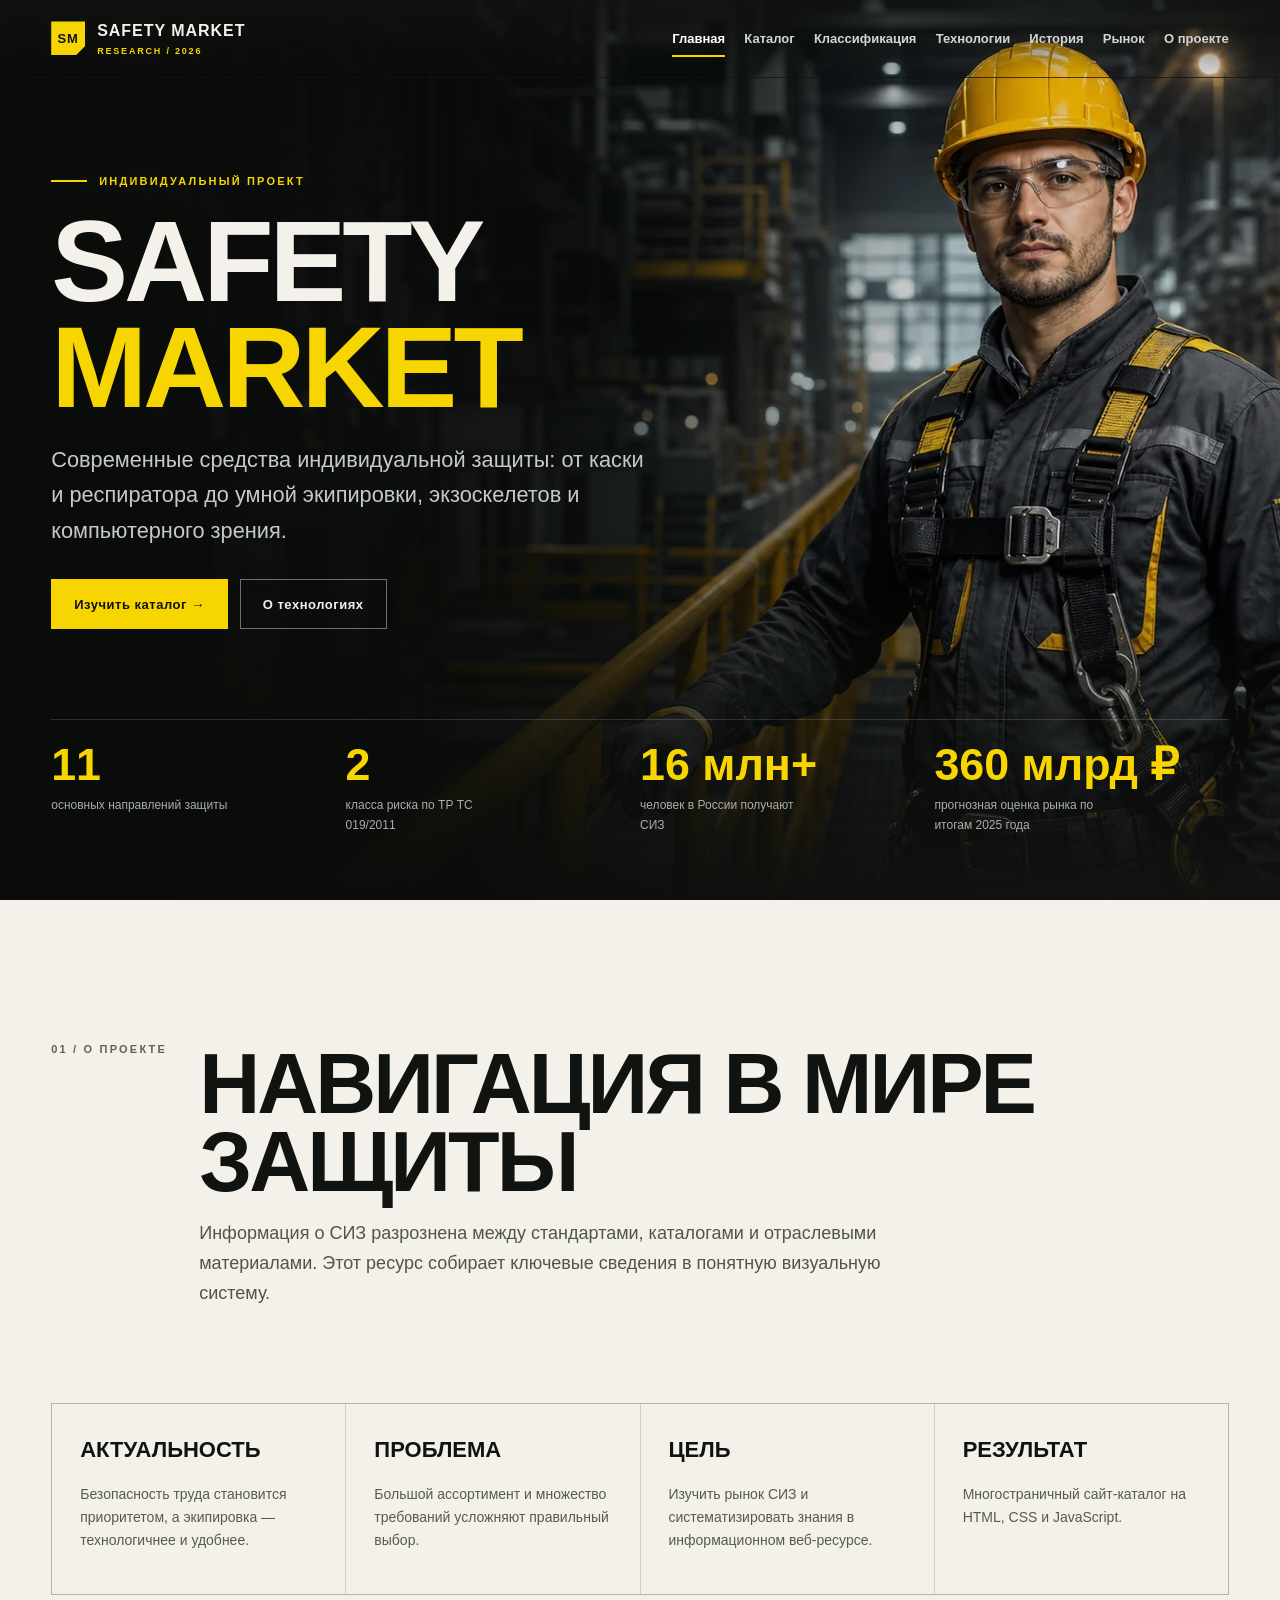
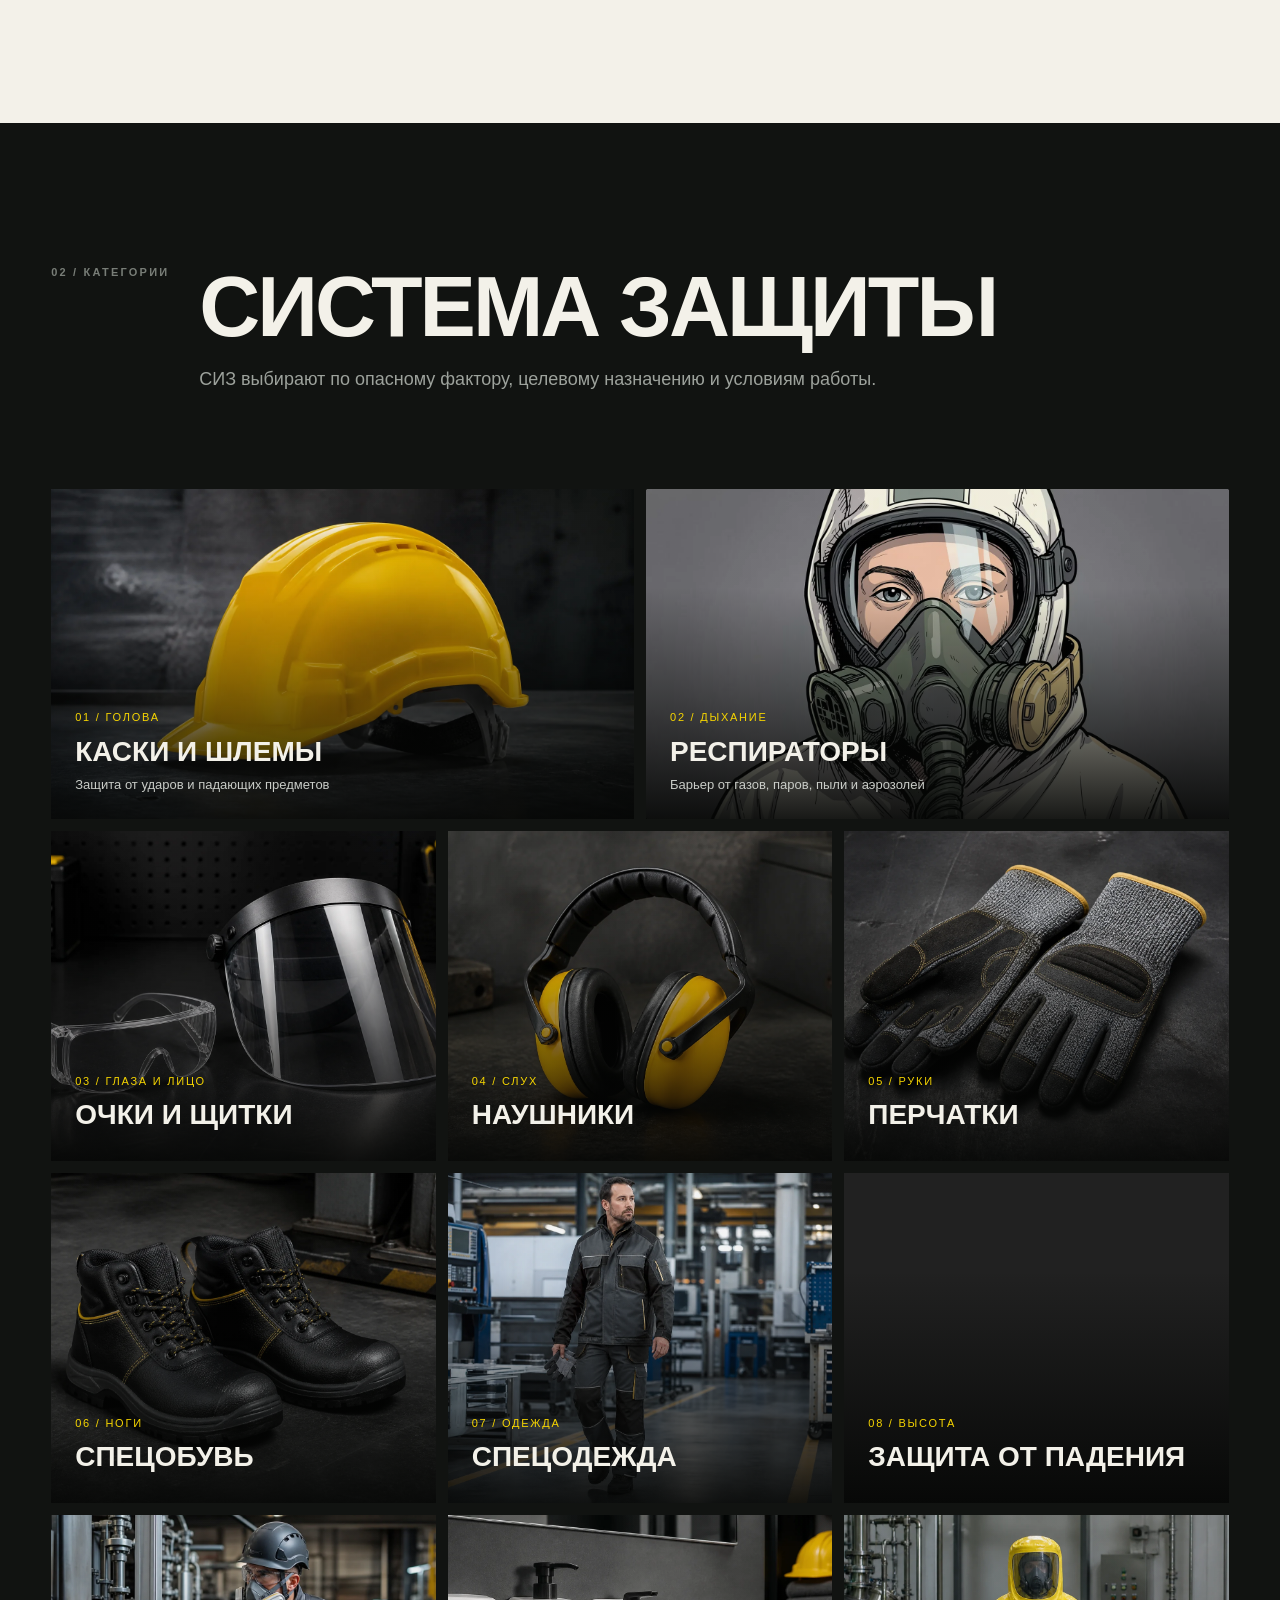
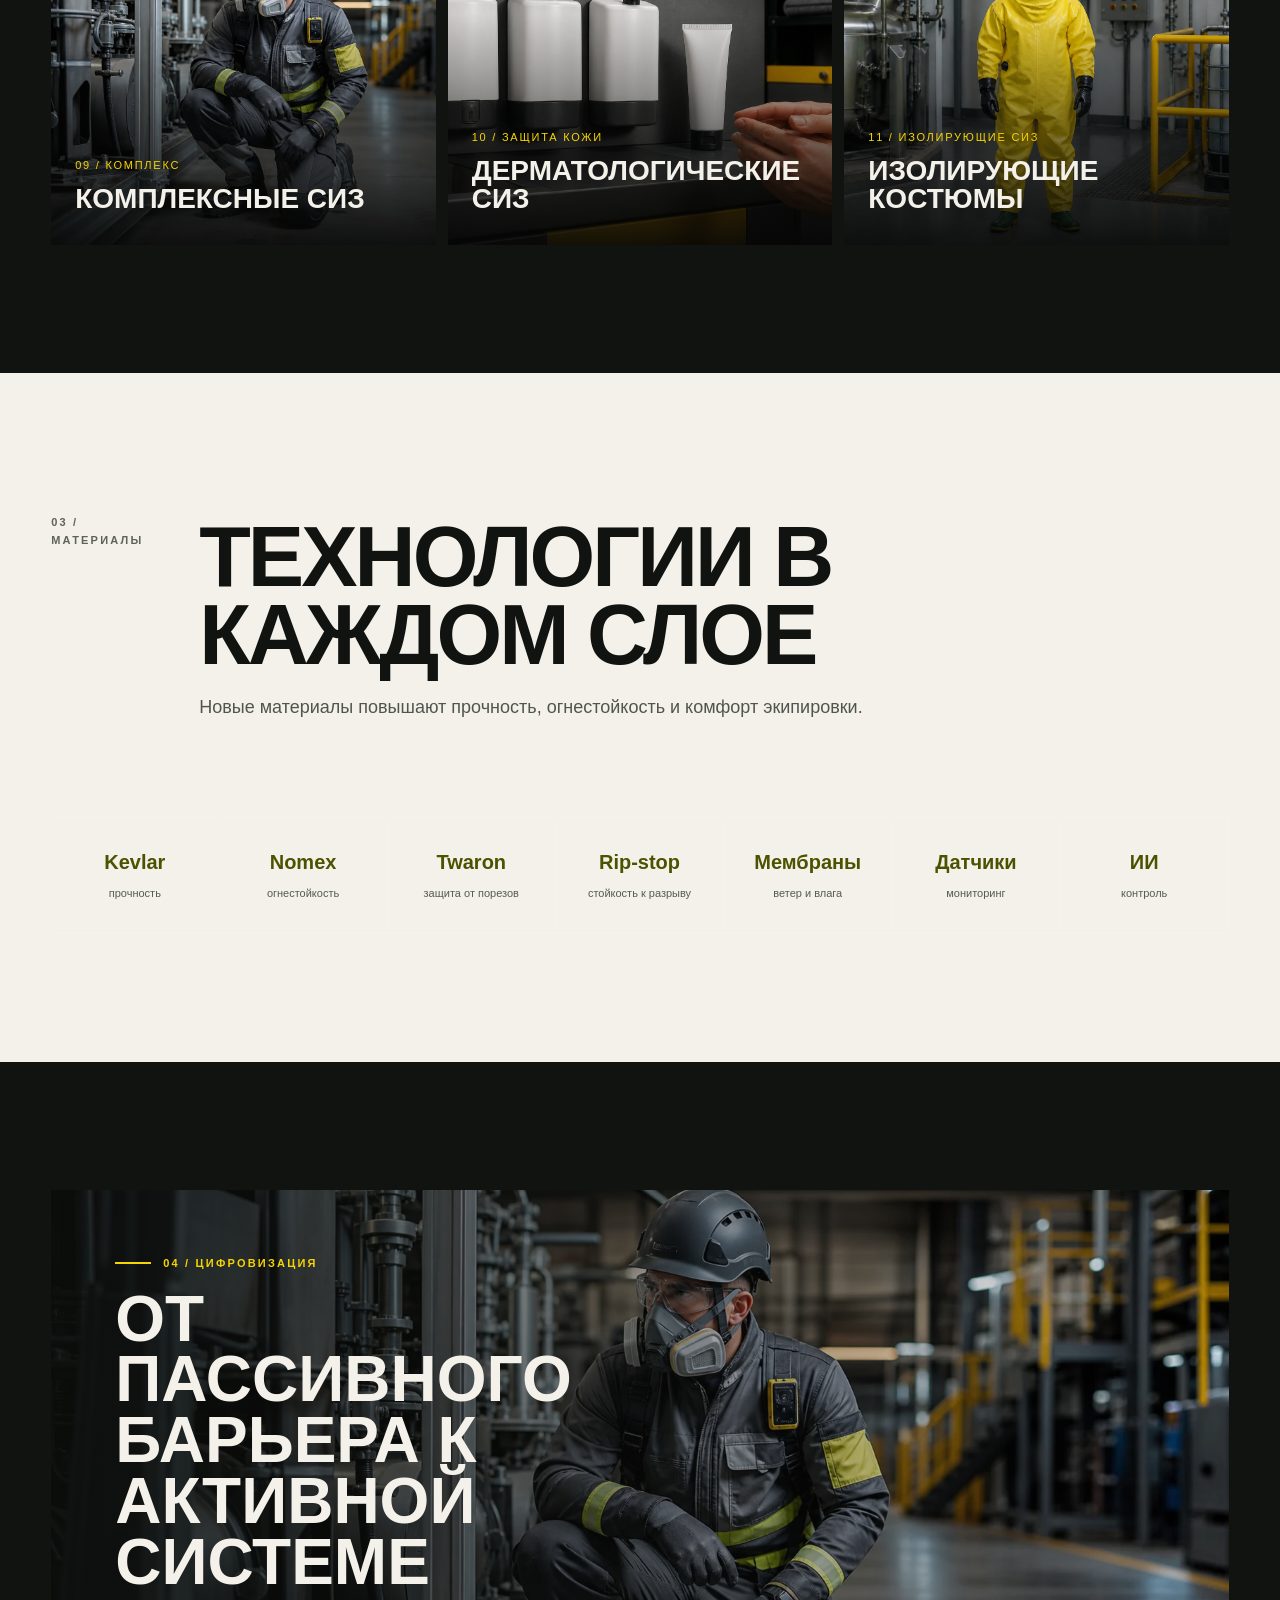
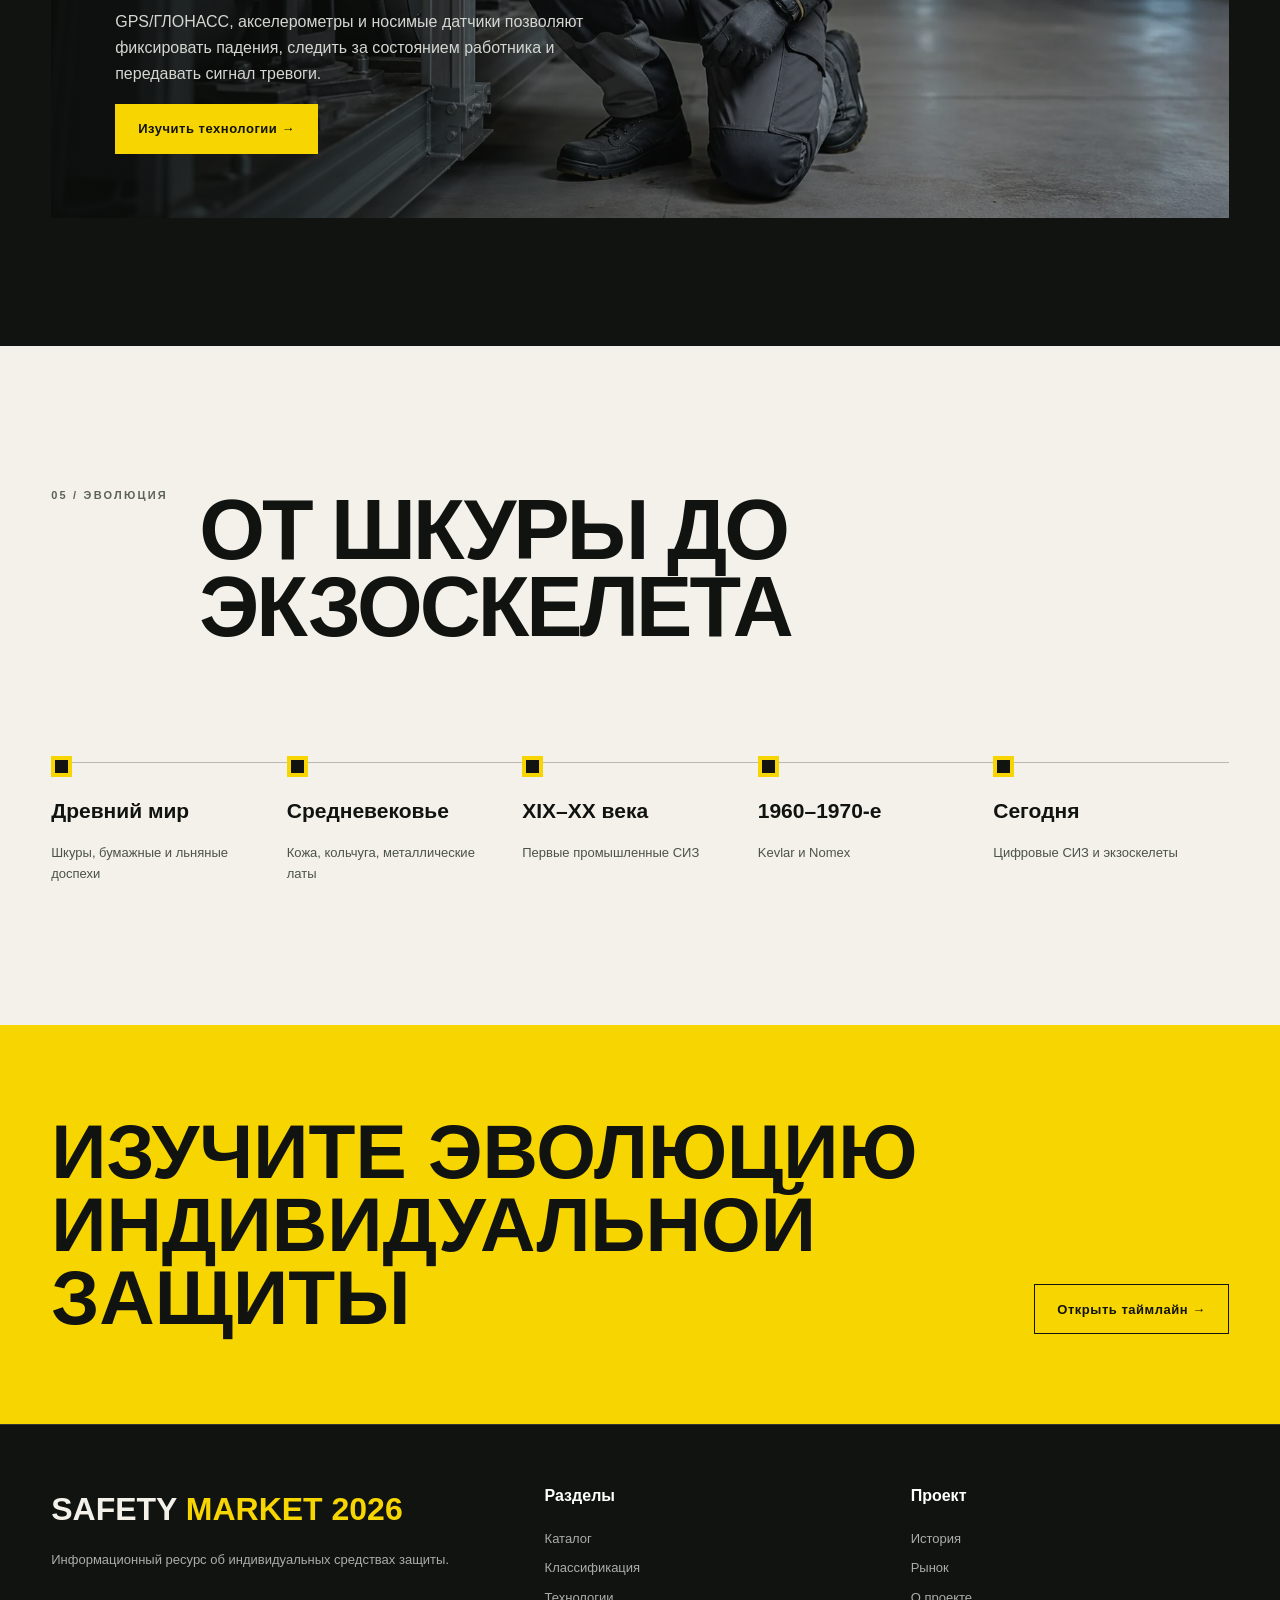
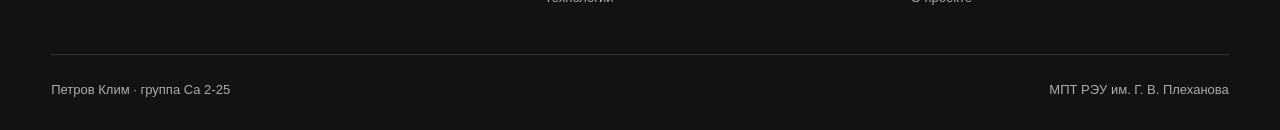
==== commit b708553f: "fixing bugs and pictures" ====
--- a/index.html
+++ b/index.html
@@ -1,10 +1,10 @@
-<!doctype html><html lang="ru"><head><meta charset="utf-8"><meta name="viewport" content="width=device-width,initial-scale=1"><meta name="description" content="SAFETY MARKET 2026 — образовательный ресурс о современных средствах индивидуальной защиты."><title>SAFETY MARKET 2026 — современные СИЗ</title><link rel="icon" href="assets/images/favicon.png"><link rel="stylesheet" href="assets/css/style.css?v=9"><script src="assets/js/main.js?v=9" defer></script></head><body>
-<a class="skip-link" href="#main">К содержанию</a><header class="site-header"><div class="shell header-inner"><a class="brand" href="index.html"><span class="brand-mark">SM</span><span>SAFETY MARKET<small>RESEARCH / 2026</small></span></a><button class="menu-btn" aria-label="Открыть меню" aria-expanded="false" aria-controls="main-nav"><span></span></button><nav class="nav" id="main-nav" aria-label="Основная навигация"><a href="index.html" aria-current="page">Главная</a><a href="catalog.html">Каталог</a><a href="classification.html">Классификация</a><a href="technology.html">Технологии</a><a href="history.html">История</a><a href="about.html">О проекте</a></nav></div></header>
-<main id="main"><section class="hero"><div class="hero-media"><img fetchpriority="high" decoding="async" src="assets/images/hero-worker.webp" width="1599" height="900" alt="Работник промышленного предприятия в современной защитной экипировке"></div><div class="shell hero-grid"><div><div class="eyebrow">Индивидуальный проект · 2026</div><h1>Safety<br><span>Market</span></h1><p class="hero-copy">Современные средства индивидуальной защиты: от каски и респиратора до умной экипировки, экзоскелетов и компьютерного зрения.</p><div class="actions"><a class="btn btn-primary" href="catalog.html">Изучить каталог →</a><a class="btn btn-ghost" href="technology.html">О технологиях</a></div></div><div class="hero-stats"><div class="stat"><strong data-count="9">9</strong><span>основных направлений защиты</span></div><div class="stat"><strong data-count="2">2</strong><span>класса риска по ТР ТС 019/2011</span></div><div class="stat"><strong data-count="16" data-suffix=" млн+">16 млн+</strong><span>человек в России получают СИЗ</span></div><div class="stat"><strong data-count="360" data-suffix=" млрд ₽">360 млрд ₽</strong><span>прогноз рынка России по итогам 2025 года</span></div></div></div></section>
+<!doctype html><html lang="ru"><head><meta charset="utf-8"><meta name="viewport" content="width=device-width,initial-scale=1"><meta name="description" content="SAFETY MARKET 2026 — образовательный ресурс о 11 типах современных средств индивидуальной защиты."><title>SAFETY MARKET 2026 — современные СИЗ</title><link rel="icon" href="assets/images/favicon.png"><link rel="stylesheet" href="assets/css/style.css?v=10"><script src="assets/js/main.js?v=10" defer></script></head><body>
+<a class="skip-link" href="#main">К содержанию</a><header class="site-header"><div class="shell header-inner"><a class="brand" href="index.html"><span class="brand-mark">SM</span><span>SAFETY MARKET<small>RESEARCH / 2026</small></span></a><button class="menu-btn" type="button" aria-label="Открыть меню" aria-expanded="false" aria-controls="main-nav"><span></span></button><nav class="nav" id="main-nav" aria-label="Основная навигация"><a href="index.html" aria-current="page">Главная</a><a href="catalog.html">Каталог</a><a href="classification.html">Классификация</a><a href="technology.html">Технологии</a><a href="history.html">История</a><a href="market.html">Рынок</a><a href="about.html">О проекте</a></nav></div></header>
+<main id="main"><section class="hero"><div class="hero-media"><img fetchpriority="high" decoding="async" src="assets/images/hero-worker.webp" width="1599" height="900" alt="Работник промышленного предприятия в современной защитной экипировке"></div><div class="shell hero-grid"><div><div class="eyebrow">Индивидуальный проект</div><h1>Safety<br><span>Market</span></h1><p class="hero-copy">Современные средства индивидуальной защиты: от каски и респиратора до умной экипировки, экзоскелетов и компьютерного зрения.</p><div class="actions"><a class="btn btn-primary" href="catalog.html#catalog">Изучить каталог →</a><a class="btn btn-ghost" href="technology.html">О технологиях</a></div></div><div class="hero-stats"><div class="stat"><strong data-count="11">11</strong><span>основных направлений защиты</span></div><div class="stat"><strong data-count="2">2</strong><span>класса риска по ТР ТС 019/2011</span></div><div class="stat"><strong data-count="16" data-suffix=" млн+">16 млн+</strong><span>человек в России получают СИЗ</span></div><div class="stat"><strong data-count="360" data-suffix=" млрд ₽">360 млрд ₽</strong><span>прогнозная оценка рынка по итогам 2025 года</span></div></div></div></section>
 <section class="section light"><div class="shell"><div class="section-head reveal"><div class="section-no">01 / О проекте</div><div><h2 class="section-title">Навигация в мире защиты</h2><p class="section-intro">Информация о СИЗ разрознена между стандартами, каталогами и отраслевыми материалами. Этот ресурс собирает ключевые сведения в понятную визуальную систему.</p></div></div><div class="project-points"><article class="project-point reveal"><b>Актуальность</b><p>Безопасность труда становится приоритетом, а экипировка — технологичнее и удобнее.</p></article><article class="project-point reveal" data-delay="1"><b>Проблема</b><p>Большой ассортимент и множество требований усложняют правильный выбор.</p></article><article class="project-point reveal" data-delay="2"><b>Цель</b><p>Изучить рынок СИЗ и систематизировать знания в информационном веб-ресурсе.</p></article><article class="project-point reveal" data-delay="3"><b>Результат</b><p>Многостраничный сайт-каталог на HTML, CSS и JavaScript.</p></article></div></div></section>
-<section class="section"><div class="shell"><div class="section-head reveal"><div class="section-no">02 / Категории</div><div><h2 class="section-title">Система защиты</h2><p class="section-intro">СИЗ выбирают по опасному фактору, защищаемой части тела и условиям работы.</p></div></div><div class="category-grid"><a class="category-card wide reveal" href="catalog.html?category=head"><img loading="lazy" decoding="async" src="assets/images/helmet.webp" width="486" height="486" alt="Защитная каска"><div class="category-copy"><span>01 / ГОЛОВА</span><h3>Каски и шлемы</h3><p>Защита от ударов и падающих предметов</p></div></a><a class="category-card wide reveal" href="catalog.html?category=breath"><img loading="lazy" decoding="async" src="assets/images/respirator-worker.webp" width="1600" height="907" alt="Работник в респираторе"><div class="category-copy"><span>02 / ДЫХАНИЕ</span><h3>Респираторы</h3><p>Барьер от газов, паров, пыли и аэрозолей</p></div></a><a class="category-card reveal" href="catalog.html?category=eyes"><img loading="lazy" decoding="async" src="assets/images/respirator.webp" width="486" height="486" alt="Защитные очки и респиратор"><div class="category-copy"><span>03 / ГЛАЗА И ЛИЦО</span><h3>Очки и щитки</h3></div></a><a class="category-card reveal" href="catalog.html?category=hearing"><img loading="lazy" decoding="async" src="assets/images/ppe-store.webp" width="1200" height="680" alt="Средства защиты слуха в каталоге СИЗ"><div class="category-copy"><span>04 / СЛУХ</span><h3>Наушники</h3></div></a><a class="category-card reveal" href="catalog.html?category=hands"><img loading="lazy" decoding="async" src="assets/images/materials.webp" width="316" height="196" alt="Материалы защитной одежды и перчаток"><div class="category-copy"><span>05 / РУКИ</span><h3>Перчатки</h3></div></a><a class="category-card reveal" href="catalog.html?category=feet"><img loading="lazy" decoding="async" src="assets/images/ppe-store.webp" width="1200" height="680" alt="Защитная обувь и экипировка"><div class="category-copy"><span>06 / НОГИ</span><h3>Спецобувь</h3></div></a><a class="category-card reveal" href="catalog.html?category=clothes"><img loading="lazy" decoding="async" src="assets/images/plant-team.webp" width="316" height="196" alt="Работники в специальной одежде"><div class="category-copy"><span>07 / ОДЕЖДА</span><h3>Спецодежда</h3></div></a><a class="category-card reveal" href="catalog.html?category=height"><img loading="lazy" decoding="async" src="assets/images/hero-worker.webp" width="1599" height="900" alt="Страховочная привязь работника"><div class="category-copy"><span>08 / ВЫСОТА</span><h3>Защита от падения</h3></div></a><a class="category-card reveal" href="catalog.html?category=complex"><img loading="lazy" decoding="async" src="assets/images/smart-ppe.webp" width="1000" height="1500" alt="Комплексные умные средства защиты"><div class="category-copy"><span>09 / КОМПЛЕКС</span><h3>Комплексные СИЗ</h3></div></a></div></div></section>
+<section class="section"><div class="shell"><div class="section-head reveal"><div class="section-no">02 / Категории</div><div><h2 class="section-title">Система защиты</h2><p class="section-intro">СИЗ выбирают по опасному фактору, целевому назначению и условиям работы.</p></div></div><div class="category-grid"><a class="category-card wide reveal" href="catalog.html?category=head#catalog"><img loading="lazy" decoding="async" src="assets/images/safety-helmet.webp" width="1536" height="1024" alt="Промышленная защитная каска"><div class="category-copy"><span>01 / ГОЛОВА</span><h3>Каски и шлемы</h3><p>Защита от ударов и падающих предметов</p></div></a><a class="category-card wide reveal" href="catalog.html?category=breath#catalog"><img loading="lazy" decoding="async" src="assets/images/respirator-worker.webp" width="1600" height="907" alt="Работник в респираторе"><div class="category-copy"><span>02 / ДЫХАНИЕ</span><h3>Респираторы</h3><p>Барьер от газов, паров, пыли и аэрозолей</p></div></a><a class="category-card reveal" href="catalog.html?category=eyes#catalog"><img loading="lazy" decoding="async" src="assets/images/eye-face-protection.webp" width="1536" height="1024" alt="Защитные очки и лицевой щиток"><div class="category-copy"><span>03 / ГЛАЗА И ЛИЦО</span><h3>Очки и щитки</h3></div></a><a class="category-card reveal" href="catalog.html?category=hearing#catalog"><img loading="lazy" decoding="async" src="assets/images/hearing-protection.webp" width="1536" height="1024" alt="Промышленные противошумные наушники"><div class="category-copy"><span>04 / СЛУХ</span><h3>Наушники</h3></div></a><a class="category-card reveal" href="catalog.html?category=hands#catalog"><img loading="lazy" decoding="async" src="assets/images/protective-gloves.webp" width="1536" height="1024" alt="Защитные рабочие перчатки"><div class="category-copy"><span>05 / РУКИ</span><h3>Перчатки</h3></div></a><a class="category-card reveal" href="catalog.html?category=feet#catalog"><img loading="lazy" decoding="async" src="assets/images/safety-boots.webp" width="1536" height="1024" alt="Защитные рабочие ботинки"><div class="category-copy"><span>06 / НОГИ</span><h3>Спецобувь</h3></div></a><a class="category-card reveal" href="catalog.html?category=clothes#catalog"><img loading="lazy" decoding="async" src="assets/images/protective-clothing.webp" width="1536" height="1024" alt="Работник в специальной защитной одежде"><div class="category-copy"><span>07 / ОДЕЖДА</span><h3>Спецодежда</h3></div></a><a class="category-card reveal" href="catalog.html?category=height#catalog"><img loading="lazy" decoding="async" src="assets/images/fall-protection.webp" width="1536" height="1024" alt="Работник в страховочной привязи на высоте"><div class="category-copy"><span>08 / ВЫСОТА</span><h3>Защита от падения</h3></div></a><a class="category-card reveal" href="catalog.html?category=complex#catalog"><img loading="lazy" decoding="async" src="assets/images/complex-ppe.webp" width="1672" height="941" alt="Комплексная интегрированная защитная экипировка"><div class="category-copy"><span>09 / КОМПЛЕКС</span><h3>Комплексные СИЗ</h3></div></a><a class="category-card reveal" href="catalog.html?category=skin#catalog"><img loading="lazy" decoding="async" src="assets/images/skin-protection.webp" width="1536" height="1024" alt="Профессиональные средства защиты кожи"><div class="category-copy"><span>10 / ЗАЩИТА КОЖИ</span><h3>Дерматологические СИЗ</h3></div></a><a class="category-card reveal" href="catalog.html?category=isolating#catalog"><img loading="lazy" decoding="async" src="assets/images/isolating-suit.webp" width="1536" height="1024" alt="Изолирующий костюм химической защиты"><div class="category-copy"><span>11 / ИЗОЛИРУЮЩИЕ СИЗ</span><h3>Изолирующие костюмы</h3></div></a></div></div></section>
 <section class="section light"><div class="shell"><div class="section-head reveal"><div class="section-no">03 / Материалы</div><div><h2 class="section-title">Технологии в каждом слое</h2><p class="section-intro">Новые материалы повышают прочность, огнестойкость и комфорт экипировки.</p></div></div><div class="tech-strip reveal"><div class="tech-chip"><b>Kevlar</b><span>прочность</span></div><div class="tech-chip"><b>Nomex</b><span>огнестойкость</span></div><div class="tech-chip"><b>Twaron</b><span>защита от порезов</span></div><div class="tech-chip"><b>Rip-stop</b><span>стойкость к разрыву</span></div><div class="tech-chip"><b>Мембраны</b><span>ветер и влага</span></div><div class="tech-chip"><b>Датчики</b><span>мониторинг</span></div><div class="tech-chip"><b>ИИ</b><span>контроль</span></div></div></div></section>
-<section class="section"><div class="shell"><div class="feature-image reveal"><img loading="lazy" decoding="async" src="assets/images/smart-ppe.webp" width="1000" height="1500" alt="Концепция умных средств индивидуальной защиты"><div class="feature-copy"><div class="eyebrow">04 / Цифровизация</div><h3>От пассивного барьера к активной системе</h3><p>GPS/ГЛОНАСС, акселерометры и носимые датчики позволяют фиксировать падения, следить за состоянием работника и передавать сигнал тревоги.</p><a class="btn btn-primary" href="technology.html">Изучить технологии →</a></div></div></div></section>
+<section class="section"><div class="shell"><div class="feature-image reveal"><img loading="lazy" decoding="async" src="assets/images/complex-ppe.webp" width="1672" height="941" alt="Современная интегрированная система индивидуальной защиты"><div class="feature-copy"><div class="eyebrow">04 / Цифровизация</div><h3>От пассивного барьера к активной системе</h3><p>GPS/ГЛОНАСС, акселерометры и носимые датчики позволяют фиксировать падения, следить за состоянием работника и передавать сигнал тревоги.</p><a class="btn btn-primary" href="technology.html">Изучить технологии →</a></div></div></div></section>
 <section class="section light"><div class="shell"><div class="section-head reveal"><div class="section-no">05 / Эволюция</div><div><h2 class="section-title">От шкуры до экзоскелета</h2></div></div><div class="timeline-preview"><div class="time-point reveal"><b>Древний мир</b><p>Шкуры, бумажные и льняные доспехи</p></div><div class="time-point reveal" data-delay="1"><b>Средневековье</b><p>Кожа, кольчуга, металлические латы</p></div><div class="time-point reveal" data-delay="2"><b>XIX–XX века</b><p>Первые промышленные СИЗ</p></div><div class="time-point reveal" data-delay="3"><b>1960–1970-е</b><p>Kevlar и Nomex</p></div><div class="time-point reveal"><b>Сегодня</b><p>Цифровые СИЗ и экзоскелеты</p></div></div></div></section>
 <section class="cta"><div class="shell cta-inner"><h2>Изучите эволюцию индивидуальной защиты</h2><a class="btn" href="history.html">Открыть таймлайн →</a></div></section></main>
-<footer class="site-footer"><div class="shell"><div class="footer-grid"><div class="footer-brand"><h2>SAFETY <span>MARKET 2026</span></h2><p>Информационный ресурс об индивидуальных средствах защиты.</p></div><div class="footer-col"><b>Разделы</b><a href="catalog.html">Каталог</a><a href="classification.html">Классификация</a><a href="technology.html">Технологии</a></div><div class="footer-col"><b>Проект</b><a href="history.html">История</a><a href="about.html">О проекте</a></div></div><div class="footer-bottom"><span>Петров Клим · группа Са 2-25</span><span>МПТ РЭУ им. Г. В. Плеханова</span></div></div></footer></body></html>
+<footer class="site-footer"><div class="shell"><div class="footer-grid"><div class="footer-brand"><h2>SAFETY <span>MARKET 2026</span></h2><p>Информационный ресурс об индивидуальных средствах защиты.</p></div><div class="footer-col"><b>Разделы</b><a href="catalog.html">Каталог</a><a href="classification.html">Классификация</a><a href="technology.html">Технологии</a></div><div class="footer-col"><b>Проект</b><a href="history.html">История</a><a href="market.html">Рынок</a><a href="about.html">О проекте</a></div></div><div class="footer-bottom"><span>Петров Клим · группа Са 2-25</span><span>МПТ РЭУ им. Г. В. Плеханова</span></div></div></footer></body></html>
--- a/assets/css/style.css
+++ b/assets/css/style.css
@@ -1,13 +1,291 @@
 :root{--ink:#111311;--ink-2:#1a1d1b;--paper:#f3f1e9;--muted:#a9aea8;--line:rgba(255,255,255,.14);--yellow:#f6d500;--yellow-2:#ffe84d;--max:1240px;--pad:clamp(20px,4vw,64px);--display:"Segoe UI",Arial,sans-serif;--body:"Segoe UI",Arial,sans-serif;--shadow:0 24px 70px rgba(0,0,0,.28)}
-*{box-sizing:border-box}html{scroll-behavior:smooth}body{margin:0;background:var(--ink);color:var(--paper);font-family:var(--body);font-size:16px;line-height:1.65;overflow-x:hidden}body.menu-open{overflow:hidden}img{display:block;max-width:100%}a{color:inherit;text-decoration:none}button{font:inherit}.skip-link{position:fixed;top:-80px;left:16px;z-index:1000;background:var(--yellow);color:var(--ink);padding:12px 18px}.skip-link:focus{top:16px}.shell{width:min(calc(100% - var(--pad)*2),var(--max));margin-inline:auto}.site-header{--header-height:78px;position:fixed;inset:0 0 auto;z-index:100;height:var(--header-height);border-bottom:1px solid transparent;transition:.3s;background:linear-gradient(to bottom,rgba(17,19,17,.78),transparent)}.site-header.scrolled{--header-height:68px;height:var(--header-height);background:rgba(17,19,17,.94);border-color:var(--line);backdrop-filter:blur(10px)}.header-inner{height:100%;display:flex;align-items:center;justify-content:space-between;gap:32px}.brand{display:flex;align-items:center;gap:12px;font-family:var(--display);font-weight:900;letter-spacing:.06em}.brand-mark{display:grid;place-items:center;width:34px;height:34px;background:var(--yellow);color:var(--ink);clip-path:polygon(0 0,100% 0,100% 72%,72% 100%,0 100%);font-size:13px}.brand small{display:block;color:var(--yellow);font-family:var(--body);font-size:9px;letter-spacing:.2em}.nav{display:flex;align-items:center;gap:clamp(16px,2vw,30px)}.nav a{position:relative;color:#d4d6d1;font-size:13px;font-weight:650}.nav a::after{content:"";position:absolute;left:0;right:100%;bottom:-8px;height:2px;background:var(--yellow);transition:.25s}.nav a:hover,.nav a[aria-current=page]{color:#fff}.nav a:hover::after,.nav a[aria-current=page]::after{right:0}.menu-btn{display:none;width:46px;height:46px;border:1px solid var(--line);background:transparent;color:#fff;cursor:pointer}.menu-btn span,.menu-btn::before,.menu-btn::after{content:"";display:block;width:20px;height:2px;background:currentColor;margin:5px auto;transition:.25s}.menu-btn[aria-expanded=true] span{opacity:0}.menu-btn[aria-expanded=true]::before{transform:translateY(7px) rotate(45deg)}.menu-btn[aria-expanded=true]::after{transform:translateY(-7px) rotate(-45deg)}
-.hero{min-height:100svh;display:grid;align-items:end;position:relative;overflow:hidden}.hero-media{position:absolute;inset:0}.hero-media img{width:100%;height:100%;object-fit:cover;object-position:center}.hero-media::after{content:"";position:absolute;inset:0;background:linear-gradient(90deg,rgba(10,12,10,.97) 0%,rgba(10,12,10,.84) 37%,rgba(10,12,10,.12) 76%),linear-gradient(0deg,var(--ink) 0%,transparent 35%)}.hero-grid{position:relative;z-index:2;padding-top:150px;padding-bottom:64px;display:grid;grid-template-columns:minmax(0,720px) 1fr;align-items:end;min-height:100svh}.eyebrow,.section-no{font-size:11px;letter-spacing:.2em;text-transform:uppercase;font-weight:750}.eyebrow{color:var(--yellow);display:flex;align-items:center;gap:12px}.eyebrow::before{content:"";width:36px;height:2px;background:currentColor}.hero h1,.page-hero h1,.section-title{font-family:var(--display);text-transform:uppercase;line-height:.92;letter-spacing:-.035em;margin:18px 0}.hero h1{font-size:clamp(56px,9vw,138px);max-width:850px}.hero h1 span{color:var(--yellow)}.hero-copy{max-width:610px;color:#c6cac4;font-size:clamp(17px,1.7vw,22px)}.actions{display:flex;flex-wrap:wrap;gap:12px;margin-top:30px}.btn{min-height:50px;display:inline-flex;align-items:center;justify-content:center;gap:10px;padding:0 22px;border:1px solid var(--yellow);font-weight:750;font-size:13px;letter-spacing:.04em;transition:.2s}.btn-primary{background:var(--yellow);color:var(--ink)}.btn:hover{transform:translateY(-2px);background:var(--yellow-2);color:var(--ink)}.btn-ghost{border-color:rgba(255,255,255,.4)}.hero-stats{grid-column:1/-1;display:grid;grid-template-columns:repeat(4,1fr);border-top:1px solid var(--line);margin-top:68px}.stat{padding:22px 24px 0 0}.stat strong{font-family:var(--display);font-size:clamp(26px,3.5vw,52px);line-height:1;color:var(--yellow)}.stat span{display:block;color:var(--muted);font-size:12px;margin-top:8px;max-width:180px}
-main{display:block}.section{padding:clamp(80px,10vw,150px) 0}.section.light{background:var(--paper);color:var(--ink)}.section.yellow{background:var(--yellow);color:var(--ink)}.section-head{display:grid;grid-template-columns:120px 1fr;gap:28px;margin-bottom:clamp(42px,6vw,80px)}.section-no{padding-top:12px;color:#787d77}.section-title{font-size:clamp(42px,6.6vw,92px);max-width:970px;overflow-wrap:anywhere}.section-intro{max-width:720px;color:#9da29c;font-size:18px}.light .section-intro{color:#50554f}.grid-2{display:grid;grid-template-columns:repeat(2,minmax(0,1fr));gap:clamp(24px,4vw,64px)}.grid-3{display:grid;grid-template-columns:repeat(3,minmax(0,1fr));gap:1px;background:var(--line)}.project-points{display:grid;grid-template-columns:repeat(4,1fr);gap:1px;background:rgba(17,19,17,.15);border:1px solid rgba(17,19,17,.15)}.project-point{padding:28px;background:var(--paper)}.project-point b{font-family:var(--display);text-transform:uppercase;font-size:22px}.project-point p{color:#555b54;font-size:14px}.category-grid{display:grid;grid-template-columns:repeat(12,1fr);gap:12px}.category-card{position:relative;min-height:330px;overflow:hidden;background:#222;grid-column:span 4}.category-card.wide{grid-column:span 6}.category-card img{width:100%;height:100%;position:absolute;inset:0;object-fit:cover;transition:transform .6s}.category-card::after{content:"";position:absolute;inset:0;background:linear-gradient(0deg,rgba(5,6,5,.92),rgba(5,6,5,.04) 70%)}.category-card:hover img{transform:scale(1.045)}.category-copy{position:absolute;z-index:2;inset:auto 24px 24px}.category-copy span{color:var(--yellow);font-size:11px;letter-spacing:.16em}.category-copy h3{font-family:var(--display);font-size:28px;line-height:1;margin:8px 0;text-transform:uppercase}.category-copy p{font-size:13px;color:#c9ccc7;margin:0}.tech-strip{display:grid;grid-template-columns:repeat(7,1fr);border-block:1px solid var(--line)}.tech-chip{padding:28px 14px;border-right:1px solid var(--line);text-align:center}.tech-chip b{display:block;font-family:var(--display);font-size:20px;color:var(--yellow)}.tech-chip span{color:var(--muted);font-size:11px}.feature-image{min-height:520px;position:relative;overflow:hidden}.feature-image img{width:100%;height:100%;object-fit:cover;position:absolute}.feature-image::after{content:"";position:absolute;inset:0;background:linear-gradient(90deg,rgba(12,14,12,.9),transparent)}.feature-copy{position:relative;z-index:2;padding:clamp(28px,5vw,70px);max-width:600px}.feature-copy h3{font-family:var(--display);font-size:clamp(38px,5vw,70px);line-height:.95;text-transform:uppercase;margin:16px 0}.feature-copy p{color:#d3d6d1}.timeline-preview{display:grid;grid-template-columns:repeat(5,1fr);position:relative}.timeline-preview::before{content:"";position:absolute;left:0;right:0;top:20px;height:1px;background:rgba(17,19,17,.25)}.time-point{position:relative;padding:52px 22px 0 0}.time-point::before{content:"";position:absolute;top:14px;left:0;width:13px;height:13px;background:var(--ink);border:4px solid var(--yellow)}.time-point b{font-family:var(--display);font-size:21px}.time-point p{font-size:13px;color:#585c57}.cta{padding:90px 0;background:var(--yellow);color:var(--ink)}.cta-inner{display:flex;align-items:end;justify-content:space-between;gap:40px}.cta h2{font-family:var(--display);font-size:clamp(40px,6vw,82px);line-height:.95;text-transform:uppercase;margin:0;max-width:900px}.cta .btn{border-color:var(--ink);white-space:nowrap}
-.page-hero{padding:160px 0 80px;border-bottom:1px solid var(--line);position:relative;overflow:hidden}.page-hero::after{content:attr(data-code);position:absolute;right:-.03em;bottom:-.25em;font-family:var(--display);font-size:min(38vw,520px);line-height:1;color:rgba(255,255,255,.025);pointer-events:none}.breadcrumbs{display:flex;gap:10px;color:var(--muted);font-size:12px}.breadcrumbs span{color:var(--yellow)}.page-hero h1{font-size:clamp(54px,9vw,128px);max-width:1050px}.page-hero p{max-width:700px;color:#b6bab5;font-size:19px}.filter-bar{display:flex;flex-wrap:wrap;gap:8px;margin-bottom:12px}.filter-status{margin:0 0 30px;color:#61665f;font-size:13px;font-weight:650}.filter-btn{border:1px solid #c9c7bf;background:transparent;padding:11px 16px;cursor:pointer;font-weight:700;font-size:13px}.filter-btn:hover,.filter-btn.active{background:var(--ink);color:var(--yellow);border-color:var(--ink)}.catalog-grid{display:grid;grid-template-columns:repeat(3,1fr);gap:18px}.product{background:#fff;border:1px solid #d9d7cf;transition:.25s;overflow:hidden}.product.hidden{display:none}.product:hover{transform:translateY(-4px);box-shadow:0 18px 50px rgba(0,0,0,.12)}.product-media{height:220px;background:#dfe1dc;overflow:hidden}.product-media img{width:100%;height:100%;object-fit:cover;transition:.5s}.product:hover img{transform:scale(1.04)}.product-body{padding:24px}.tag{font-size:10px;letter-spacing:.14em;text-transform:uppercase;color:#70766e}.product h2{font-family:var(--display);font-size:28px;line-height:1.05;text-transform:uppercase;margin:8px 0}.product p{font-size:14px;color:#4e544e}.details-btn{width:100%;border:0;border-top:1px solid #ddd;background:#f7f6f1;text-align:left;padding:14px 24px;font-weight:700;cursor:pointer}.details-btn::after{content:"+";float:right}.details-btn[aria-expanded=true]::after{content:"−"}.product-details{padding:0 24px;max-height:none;overflow:hidden}.js .product-details{max-height:0;transition:max-height .35s}.product-details p{margin:14px 0}.product-details strong{color:var(--ink)}
-.organ-grid{display:grid;grid-template-columns:repeat(3,1fr);gap:1px;background:rgba(17,19,17,.18)}.organ{background:var(--paper);padding:28px;min-height:200px}.organ .num{font-family:var(--display);font-size:13px;color:#8a8e87}.organ h3{font-family:var(--display);font-size:27px;text-transform:uppercase;margin:20px 0 8px}.risk-grid{display:grid;grid-template-columns:1fr 1fr;gap:1px;background:#3b3e3a}.risk{padding:clamp(28px,5vw,70px);background:var(--ink-2)}.risk:last-child{background:var(--yellow);color:var(--ink)}.risk .risk-no{font-family:var(--display);font-size:100px;line-height:.8;color:var(--yellow)}.risk:last-child .risk-no{color:var(--ink)}.comparison{width:100%;border-collapse:collapse;margin-top:50px}.comparison th,.comparison td{border-bottom:1px solid rgba(255,255,255,.15);padding:18px;text-align:left;vertical-align:top}.comparison th{color:var(--yellow);font-size:12px;text-transform:uppercase;letter-spacing:.1em}.light .comparison th,.light .comparison td{border-color:rgba(17,19,17,.18)}.light .comparison th{color:#5b5e59}.norm{border-left:4px solid var(--yellow);padding:10px 0 10px 24px;margin:24px 0}.norm b{display:block;font-family:var(--display);font-size:24px}.norm p{margin:4px 0;color:var(--muted)}.light .smart-list{border-color:rgba(17,19,17,.18)}.light .smart-item{border-color:rgba(17,19,17,.18)}.light .smart-item p{color:#444a44}.light .smart-item b{color:#5d6200}.light .norm p{color:#4c524c}
-.material-list{display:grid;grid-template-columns:repeat(2,1fr);gap:1px;background:var(--line)}.material{background:var(--ink);padding:34px;min-height:220px}.material h3{font-family:var(--display);font-size:32px;color:var(--yellow);margin:0}.material p{color:#b3b7b1}.process{display:grid;grid-template-columns:repeat(4,1fr);align-items:center;gap:12px;margin-top:42px}.process-step{border:1px solid rgba(17,19,17,.28);padding:24px;min-height:130px;position:relative}.process-step:not(:last-child)::after{content:"→";position:absolute;right:-22px;top:40%;z-index:2;font-size:28px}.process-step b{display:block;font-family:var(--display);font-size:21px;text-transform:uppercase}.process-step span{font-size:13px}.smart-list{display:grid;gap:0;border-top:1px solid var(--line)}.smart-item{display:grid;grid-template-columns:80px 1fr;gap:24px;padding:25px 0;border-bottom:1px solid var(--line)}.smart-item b{font-family:var(--display);font-size:26px;color:var(--yellow);overflow-wrap:anywhere}.smart-item p{margin:0;color:#b8bcb6}
-.history-line{position:relative;max-width:980px;margin:auto}.history-line::before{content:"";position:absolute;left:50%;top:0;bottom:0;width:2px;background:#d4d2ca;transform:translateX(-50%)}.history-line::after{content:"";position:absolute;left:50%;top:0;width:2px;height:var(--timeline-progress,0%);background:var(--yellow);transform:translateX(-50%);transition:.1s}.era{width:50%;padding:0 60px 90px 0;position:relative}.era:nth-child(even){margin-left:50%;padding:0 0 90px 60px}.era::after{content:"";position:absolute;right:-8px;top:8px;width:14px;height:14px;background:var(--paper);border:2px solid var(--ink);z-index:2}.era:nth-child(even)::after{left:-8px}.era-year{color:#767b74;font-size:11px;letter-spacing:.16em;text-transform:uppercase}.era h2{font-family:var(--display);font-size:34px;line-height:1;text-transform:uppercase;margin:10px 0}.era p{color:#555b54}.era img{width:100%;height:220px;object-fit:cover;margin-top:20px;filter:saturate(.8)}
-.about-facts{display:grid;grid-template-columns:repeat(2,1fr);gap:1px;background:rgba(17,19,17,.18)}.fact{padding:28px;background:var(--paper)}.fact dt{font-size:11px;letter-spacing:.14em;text-transform:uppercase;color:#777c75}.fact dd{margin:8px 0 0;font-size:19px;font-weight:650}.task-list{counter-reset:task;display:grid;gap:1px;background:#d0cec5}.task{counter-increment:task;background:var(--paper);padding:22px 24px;display:grid;grid-template-columns:50px 1fr;gap:16px}.task::before{content:counter(task,decimal-leading-zero);font-family:var(--display);color:#777}.sources{margin:0;padding:0;list-style:none;border-top:1px solid rgba(17,19,17,.18)}.sources li{padding:18px 0;border-bottom:1px solid rgba(17,19,17,.18);display:grid;grid-template-columns:60px 1fr;gap:12px}.sources span{font-family:var(--display);color:#777}
-.site-footer{border-top:1px solid var(--line);padding:58px 0 30px}.footer-grid{display:grid;grid-template-columns:1.4fr 1fr 1fr;gap:48px}.footer-brand h2{font-family:var(--display);font-size:32px;margin:0}.footer-brand h2 span{color:var(--yellow)}.footer-brand p,.footer-col a,.footer-bottom{color:var(--muted);font-size:13px}.footer-col b{display:block;color:#fff;margin-bottom:14px}.footer-col a{display:block;padding:4px 0}.footer-col a:hover{color:var(--yellow)}.footer-bottom{display:flex;justify-content:space-between;gap:20px;border-top:1px solid var(--line);margin-top:42px;padding-top:24px}.reveal{opacity:1;transform:none}.js.reveal-ready .reveal{opacity:0;transform:translateY(24px);transition:opacity .65s,transform .65s}.js.reveal-ready .reveal.visible{opacity:1;transform:none}.reveal[data-delay="1"]{transition-delay:.08s}.reveal[data-delay="2"]{transition-delay:.16s}.reveal[data-delay="3"]{transition-delay:.24s}:focus-visible{outline:3px solid var(--yellow);outline-offset:4px}
-@media(max-width:960px){.nav{position:fixed;inset:var(--header-height) 0 0;background:rgba(17,19,17,.98);padding:24px var(--pad) 32px;overflow-y:auto;overscroll-behavior:contain;display:flex;flex-direction:column;align-items:stretch;gap:0;opacity:0;visibility:hidden;pointer-events:none;transition:opacity .3s,visibility .3s}.nav.open{opacity:1;visibility:visible;pointer-events:auto}.nav a{padding:17px 0;border-bottom:1px solid var(--line);font-size:18px}.menu-btn{display:block}.hero-grid,.grid-2{grid-template-columns:1fr}.section-title{overflow-wrap:anywhere}.smart-item{grid-template-columns:130px 1fr}.hero-media img{object-position:62% center}.hero-media::after{background:linear-gradient(90deg,rgba(10,12,10,.96),rgba(10,12,10,.42)),linear-gradient(0deg,var(--ink),transparent 52%)}.category-card{grid-column:span 6}.tech-strip{grid-template-columns:repeat(4,1fr)}.catalog-grid{grid-template-columns:repeat(2,1fr)}.project-points{grid-template-columns:repeat(2,1fr)}.organ-grid{grid-template-columns:repeat(2,1fr)}.process{grid-template-columns:repeat(2,1fr)}.process-step::after{display:none}.footer-grid{grid-template-columns:1fr 1fr}.footer-brand{grid-column:1/-1}}
-@media(max-width:640px){:root{--pad:18px}.site-header{--header-height:68px;height:var(--header-height)}.brand{font-size:14px}.hero-grid{padding-top:120px;padding-bottom:36px}.hero h1{font-size:clamp(48px,17vw,76px)}.hero-copy{font-size:16px;max-width:90%}.hero-stats{grid-template-columns:repeat(2,1fr);margin-top:42px}.stat{padding-top:18px}.section{padding:72px 0}.section-head{grid-template-columns:1fr;gap:0}.section-no{padding:0}.section-title{font-size:44px;overflow-wrap:anywhere}.grid-2,.grid-3,.risk-grid,.material-list,.about-facts{grid-template-columns:1fr}.material h3{font-size:28px;overflow-wrap:anywhere}.project-points{grid-template-columns:1fr}.category-grid{display:grid;grid-template-columns:1fr}.category-card,.category-card.wide{grid-column:auto;min-height:300px}.tech-strip{grid-template-columns:repeat(2,1fr)}.timeline-preview{grid-template-columns:1fr}.timeline-preview::before{left:5px;right:auto;top:0;bottom:0;width:1px;height:auto}.time-point{padding:0 0 32px 32px}.time-point::before{top:5px}.cta-inner{align-items:start;flex-direction:column}.cta h2{font-size:36px;overflow-wrap:anywhere}.page-hero{padding-top:130px}.page-hero h1{font-size:38px;overflow-wrap:anywhere}.catalog-grid,.organ-grid{grid-template-columns:1fr}.product-media{height:210px}.process{grid-template-columns:1fr}.history-line::before,.history-line::after{left:7px}.era,.era:nth-child(even){width:auto;margin-left:0;padding:0 0 64px 38px}.era h2{font-size:30px;overflow-wrap:anywhere}.era::after,.era:nth-child(even)::after{left:0;right:auto}.footer-grid{grid-template-columns:1fr}.footer-brand{grid-column:auto}.footer-bottom{flex-direction:column}.comparison{font-size:12px;table-layout:fixed}.comparison th,.comparison td{padding:10px 5px;overflow-wrap:anywhere}.smart-item{grid-template-columns:1fr;gap:4px}}
-@media(prefers-reduced-motion:reduce){html{scroll-behavior:auto}*,*::before,*::after{animation:none!important;transition:none!important}.js.reveal-ready .reveal{opacity:1;transform:none}}
+*{box-sizing:border-box}
+html{scroll-behavior:smooth}
+body{margin:0;background:var(--ink);color:var(--paper);font-family:var(--body);font-size:16px;line-height:1.65;overflow-x:hidden}
+body.menu-open{overflow:hidden}
+img{display:block;max-width:100%}
+a{color:inherit;text-decoration:none}
+button{font:inherit}
+a:focus-visible,button:focus-visible{outline:3px solid var(--yellow);outline-offset:4px}
+.light a:focus-visible,.light button:focus-visible,.yellow a:focus-visible,.yellow button:focus-visible{outline-color:var(--ink)}
+.skip-link{position:fixed;top:-80px;left:16px;z-index:1000;background:var(--yellow);color:var(--ink);padding:12px 18px}
+.skip-link:focus{top:16px}
+.shell{width:min(calc(100% - var(--pad)*2),var(--max));margin-inline:auto}
+.site-header{--header-height:78px;position:fixed;inset:0 0 auto;z-index:100;height:var(--header-height);border-bottom:1px solid transparent;transition:.3s;background:linear-gradient(to bottom,rgba(17,19,17,.78),transparent)}
+.site-header.scrolled{--header-height:68px;height:var(--header-height);background:rgba(17,19,17,.94);border-color:var(--line);backdrop-filter:blur(10px)}
+.header-inner{height:100%;display:flex;align-items:center;justify-content:space-between;gap:32px}
+.brand{display:flex;align-items:center;gap:12px;font-family:var(--display);font-weight:900;letter-spacing:.06em}
+.brand-mark{display:grid;place-items:center;width:34px;height:34px;background:var(--yellow);color:var(--ink);clip-path:polygon(0 0,100% 0,100% 72%,72% 100%,0 100%);font-size:13px}
+.brand small{display:block;color:var(--yellow);font-family:var(--body);font-size:9px;letter-spacing:.2em}
+.nav{display:flex;align-items:center;gap:clamp(12px,1.5vw,24px)}
+.nav a{position:relative;color:#d4d6d1;font-size:13px;font-weight:650}
+.nav a::after{content:"";position:absolute;left:0;right:100%;bottom:-8px;height:2px;background:var(--yellow);transition:.25s}
+.nav a:hover,.nav a[aria-current=page]{color:#fff}
+.nav a:hover::after,.nav a[aria-current=page]::after{right:0}
+.menu-btn{display:none;width:46px;height:46px;border:1px solid var(--line);background:transparent;color:#fff;cursor:pointer}
+.menu-btn span,.menu-btn::before,.menu-btn::after{content:"";display:block;width:20px;height:2px;background:currentColor;margin:5px auto;transition:.25s}
+.menu-btn[aria-expanded=true] span{opacity:0}
+.menu-btn[aria-expanded=true]::before{transform:translateY(7px) rotate(45deg)}
+.menu-btn[aria-expanded=true]::after{transform:translateY(-7px) rotate(-45deg)}
+.hero{min-height:100svh;display:grid;align-items:end;position:relative;overflow:hidden}
+.hero-media{position:absolute;inset:0}
+.hero-media img{width:100%;height:100%;object-fit:cover;object-position:center}
+.hero-media::after{content:"";position:absolute;inset:0;background:linear-gradient(90deg,rgba(10,12,10,.97) 0%,rgba(10,12,10,.84) 37%,rgba(10,12,10,.12) 76%),linear-gradient(0deg,var(--ink) 0%,transparent 35%)}
+.hero-grid{position:relative;z-index:2;padding-top:150px;padding-bottom:64px;display:grid;grid-template-columns:minmax(0,720px) 1fr;align-items:end;min-height:100svh}
+.eyebrow,.section-no{font-size:11px;letter-spacing:.2em;text-transform:uppercase;font-weight:750}
+.eyebrow{color:var(--yellow);display:flex;align-items:center;gap:12px}
+.eyebrow::before{content:"";width:36px;height:2px;background:currentColor}
+.hero h1,.page-hero h1,.section-title{font-family:var(--display);text-transform:uppercase;line-height:.92;letter-spacing:-.035em;margin:18px 0}
+.hero h1{font-size:clamp(56px,9vw,138px);max-width:850px}
+.hero h1 span{color:var(--yellow)}
+.hero-copy{max-width:610px;color:#c6cac4;font-size:clamp(17px,1.7vw,22px)}
+.actions{display:flex;flex-wrap:wrap;gap:12px;margin-top:30px}
+.btn{min-height:50px;display:inline-flex;align-items:center;justify-content:center;gap:10px;padding:0 22px;border:1px solid var(--yellow);font-weight:750;font-size:13px;letter-spacing:.04em;transition:.2s}
+.btn-primary{background:var(--yellow);color:var(--ink)}
+.btn:hover{transform:translateY(-2px);background:var(--yellow-2);color:var(--ink)}
+.btn-ghost{border-color:rgba(255,255,255,.4)}
+.hero-stats{grid-column:1/-1;display:grid;grid-template-columns:repeat(4,1fr);border-top:1px solid var(--line);margin-top:68px}
+.stat{padding:22px 24px 0 0}
+.stat strong{font-family:var(--display);font-size:clamp(26px,3.5vw,52px);line-height:1;color:var(--yellow)}
+.stat span{display:block;color:var(--muted);font-size:12px;margin-top:8px;max-width:180px}
+main{display:block}
+.section{padding:clamp(80px,10vw,150px) 0}
+.section.light{background:var(--paper);color:var(--ink)}
+.section.yellow{background:var(--yellow);color:var(--ink)}
+.section-head{display:grid;grid-template-columns:120px 1fr;gap:28px;margin-bottom:clamp(42px,6vw,80px)}
+.section-no{padding-top:12px;color:#787d77}
+.section-title{font-size:clamp(42px,6.6vw,92px);max-width:970px;overflow-wrap:anywhere}
+.section-intro{max-width:720px;color:#9da29c;font-size:18px}
+.light .section-intro{color:#50554f}
+.grid-2{display:grid;grid-template-columns:repeat(2,minmax(0,1fr));gap:clamp(24px,4vw,64px)}
+.grid-3{display:grid;grid-template-columns:repeat(3,minmax(0,1fr));gap:1px;background:var(--line)}
+.project-points{display:grid;grid-template-columns:repeat(4,1fr);gap:1px;background:rgba(17,19,17,.15);border:1px solid rgba(17,19,17,.15)}
+.project-point{padding:28px;background:var(--paper)}
+.project-point b{font-family:var(--display);text-transform:uppercase;font-size:22px}
+.project-point p{color:#555b54;font-size:14px}
+.category-grid{display:grid;grid-template-columns:repeat(12,1fr);gap:12px}
+.category-card{position:relative;min-height:330px;overflow:hidden;background:#222;grid-column:span 4}
+.category-card.wide{grid-column:span 6}
+.category-card img{width:100%;height:100%;position:absolute;inset:0;object-fit:cover;transition:transform .6s}
+.category-card::after{content:"";position:absolute;inset:0;background:linear-gradient(0deg,rgba(5,6,5,.92),rgba(5,6,5,.04) 70%)}
+.category-card:hover img{transform:scale(1.045)}
+.category-copy{position:absolute;z-index:2;inset:auto 24px 24px}
+.category-copy span{color:var(--yellow);font-size:11px;letter-spacing:.16em}
+.category-copy h3{font-family:var(--display);font-size:28px;line-height:1;margin:8px 0;text-transform:uppercase}
+.category-copy p{font-size:13px;color:#c9ccc7;margin:0}
+.tech-strip{display:grid;grid-template-columns:repeat(7,1fr);border-block:1px solid var(--line)}
+.tech-chip{padding:28px 14px;border-right:1px solid var(--line);text-align:center}
+.tech-chip b{display:block;font-family:var(--display);font-size:20px;color:var(--yellow)}
+.tech-chip span{color:var(--muted);font-size:11px}
+.feature-image{min-height:520px;position:relative;overflow:hidden}
+.feature-image img{width:100%;height:100%;object-fit:cover;position:absolute}
+.feature-image::after{content:"";position:absolute;inset:0;background:linear-gradient(90deg,rgba(12,14,12,.9),transparent)}
+.feature-copy{position:relative;z-index:2;padding:clamp(28px,5vw,70px);max-width:600px}
+.feature-copy h3{font-family:var(--display);font-size:clamp(38px,5vw,70px);line-height:.95;text-transform:uppercase;margin:16px 0}
+.feature-copy p{color:#d3d6d1}
+.timeline-preview{display:grid;grid-template-columns:repeat(5,1fr);position:relative}
+.timeline-preview::before{content:"";position:absolute;left:0;right:0;top:20px;height:1px;background:rgba(17,19,17,.25)}
+.time-point{position:relative;padding:52px 22px 0 0}
+.time-point::before{content:"";position:absolute;top:14px;left:0;width:13px;height:13px;background:var(--ink);border:4px solid var(--yellow)}
+.time-point b{font-family:var(--display);font-size:21px}
+.time-point p{font-size:13px;color:#585c57}
+.cta{padding:90px 0;background:var(--yellow);color:var(--ink)}
+.cta-inner{display:flex;align-items:end;justify-content:space-between;gap:40px}
+.cta h2{font-family:var(--display);font-size:clamp(40px,6vw,82px);line-height:.95;text-transform:uppercase;margin:0;max-width:900px}
+.cta .btn{border-color:var(--ink);white-space:nowrap}
+.page-hero{padding:160px 0 80px;border-bottom:1px solid var(--line);position:relative;overflow:hidden}
+.page-hero::after{content:attr(data-code);position:absolute;right:-.03em;bottom:-.25em;font-family:var(--display);font-size:min(38vw,520px);line-height:1;color:rgba(255,255,255,.025);pointer-events:none}
+.breadcrumbs{display:flex;gap:10px;color:var(--muted);font-size:12px}
+.breadcrumbs span{color:var(--yellow)}
+.page-hero h1{font-size:clamp(54px,9vw,128px);max-width:1050px}
+.page-hero p{max-width:700px;color:#b6bab5;font-size:19px}
+.filter-bar{display:flex;flex-wrap:wrap;gap:8px;margin-bottom:12px}
+.filter-status{margin:0 0 30px;color:#61665f;font-size:13px;font-weight:650}
+.filter-btn{border:1px solid #c9c7bf;background:transparent;padding:11px 16px;cursor:pointer;font-weight:700;font-size:13px}
+.filter-btn:hover,.filter-btn.active{background:var(--ink);color:var(--yellow);border-color:var(--ink)}
+.catalog-grid{display:grid;grid-template-columns:repeat(3,1fr);gap:18px}
+.product{background:#fff;border:1px solid #d9d7cf;transition:.25s;overflow:hidden}
+.product.hidden{display:none}
+.product:hover{transform:translateY(-4px);box-shadow:0 18px 50px rgba(0,0,0,.12)}
+.product-media{height:220px;background:#dfe1dc;overflow:hidden}
+.product-media img{width:100%;height:100%;object-fit:cover;transition:.5s}
+.product:hover img{transform:scale(1.04)}
+.product-body{padding:24px}
+.tag{font-size:10px;letter-spacing:.14em;text-transform:uppercase;color:#70766e}
+.product h2{font-family:var(--display);font-size:28px;line-height:1.05;text-transform:uppercase;margin:8px 0}
+.product p{font-size:14px;color:#4e544e}
+.details-btn{width:100%;border:0;border-top:1px solid #ddd;background:#f7f6f1;text-align:left;padding:14px 24px;font-weight:700;cursor:pointer}
+.details-btn::after{content:"+";float:right}
+.details-btn[aria-expanded=true]::after{content:"−"}
+.product-details{padding:0 24px;display:grid;grid-template-rows:1fr}
+.product-details-inner{overflow:hidden}
+.js .product-details{grid-template-rows:0fr;transition:grid-template-rows .35s ease}
+.js .product-details.open{grid-template-rows:1fr}
+.product-details p{margin:14px 0}
+.product-details strong{color:var(--ink)}
+.organ-grid{display:grid;grid-template-columns:repeat(6,1fr);gap:1px;background:rgba(17,19,17,.18)}
+.organ{grid-column:span 2;background:var(--paper);padding:28px;min-height:200px}
+.organ.wide{grid-column:span 3}
+.organ .num{font-family:var(--display);font-size:13px;color:#8a8e87}
+.organ h3{font-family:var(--display);font-size:27px;text-transform:uppercase;margin:20px 0 8px}
+.risk-grid{display:grid;grid-template-columns:1fr 1fr;gap:1px;background:#3b3e3a}
+.risk{padding:clamp(28px,5vw,70px);background:var(--ink-2)}
+.risk:last-child{background:var(--yellow);color:var(--ink)}
+.risk .risk-no{font-family:var(--display);font-size:100px;line-height:.8;color:var(--yellow)}
+.risk:last-child .risk-no{color:var(--ink)}
+.comparison{width:100%;border-collapse:collapse;margin-top:50px}
+.comparison th,.comparison td{border-bottom:1px solid rgba(255,255,255,.15);padding:18px;text-align:left;vertical-align:top}
+.comparison th{color:var(--yellow);font-size:12px;text-transform:uppercase;letter-spacing:.1em}
+.light .comparison th,.light .comparison td{border-color:rgba(17,19,17,.18)}
+.light .comparison th{color:#5b5e59}
+.norm{border-left:4px solid var(--yellow);padding:10px 0 10px 24px;margin:24px 0}
+.norm b{display:block;font-family:var(--display);font-size:24px}
+.norm p{margin:4px 0;color:var(--muted)}
+.light .smart-list{border-color:rgba(17,19,17,.18)}
+.light .smart-item{border-color:rgba(17,19,17,.18)}
+.light .smart-item p{color:#444a44}
+.light .smart-item b{color:#5d6200}
+.light .norm p{color:#4c524c}
+.light .tech-chip b{color:#4d5200}
+.light .tech-chip span{color:#555b54}
+.light .section-no,.light .era-year,.light .fact dt,.light .tag,.light .filter-status{color:#5d625c}
+.light .time-point p,.light .organ p{color:#4c524c}
+.monitoring-gallery{display:grid;grid-template-columns:repeat(2,minmax(0,1fr));gap:18px}
+.monitoring-gallery img{width:100%;height:auto;aspect-ratio:4/3;object-fit:cover}
+.table-scroll{width:100%;overflow-x:auto;overscroll-behavior-inline:contain}
+.table-scroll .comparison{min-width:620px}
+.market-stats{display:grid;grid-template-columns:repeat(3,minmax(0,1fr));gap:1px;background:rgba(17,19,17,.18)}
+.market-stat{background:var(--paper);padding:clamp(28px,4vw,52px)}
+.market-stat strong{display:block;font-family:var(--display);font-size:clamp(40px,5vw,72px);line-height:1;color:#4d5200;overflow-wrap:anywhere}
+.market-stat span{display:block;margin-top:12px;color:#4c524c}
+.trend-grid,.profession-grid{display:grid;grid-template-columns:repeat(3,minmax(0,1fr));gap:12px}
+.channel-grid{display:grid;grid-template-columns:repeat(4,minmax(0,1fr));gap:12px}
+.trend-card,.profession-card,.channel-card{min-width:0;border:1px solid rgba(17,19,17,.2);padding:26px;background:var(--paper);overflow-wrap:anywhere}
+.trend-card h3,.profession-card h3,.channel-card h3{font-family:var(--display);font-size:26px;line-height:1.05;text-transform:uppercase;margin:0 0 12px}
+.trend-card p,.profession-card p,.channel-card p{color:#4c524c;margin:0}
+.profession-card ul{margin:12px 0 0;padding-left:20px;color:#353a35}
+.selection-note{margin-top:28px;border-left:4px solid var(--yellow);padding:18px 22px;background:#e8e5dc;color:#303530}
+.material-list{display:grid;grid-template-columns:repeat(2,1fr);gap:1px;background:var(--line)}
+.material{background:var(--ink);padding:34px;min-height:220px}
+.material h3{font-family:var(--display);font-size:32px;color:var(--yellow);margin:0}
+.material p{color:#b3b7b1}
+.process{display:grid;grid-template-columns:repeat(4,1fr);align-items:center;gap:12px;margin-top:42px}
+.process-step{border:1px solid rgba(17,19,17,.28);padding:24px;min-height:130px;position:relative}
+.process-step:not(:last-child)::after{content:"→";position:absolute;right:-22px;top:40%;z-index:2;font-size:28px}
+.process-step b{display:block;font-family:var(--display);font-size:21px;text-transform:uppercase}
+.process-step span{font-size:13px}
+.smart-list{display:grid;gap:0;border-top:1px solid var(--line)}
+.smart-item{display:grid;grid-template-columns:80px 1fr;gap:24px;padding:25px 0;border-bottom:1px solid var(--line)}
+.smart-item b{font-family:var(--display);font-size:26px;color:var(--yellow);overflow-wrap:anywhere}
+.smart-item p{margin:0;color:#b8bcb6}
+.history-line{position:relative;max-width:980px;margin:auto}
+.history-line::before{content:"";position:absolute;left:50%;top:0;bottom:0;width:2px;background:#d4d2ca;transform:translateX(-50%)}
+.history-line::after{content:"";position:absolute;left:50%;top:0;width:2px;height:var(--timeline-progress,0%);background:var(--yellow);transform:translateX(-50%);transition:.1s}
+.era{width:50%;padding:0 60px 90px 0;position:relative}
+.era:nth-child(even){margin-left:50%;padding:0 0 90px 60px}
+.era::after{content:"";position:absolute;right:-8px;top:8px;width:14px;height:14px;background:var(--paper);border:2px solid var(--ink);z-index:2}
+.era:nth-child(even)::after{left:-8px}
+.era-year{color:#767b74;font-size:11px;letter-spacing:.16em;text-transform:uppercase}
+.era h2{font-family:var(--display);font-size:34px;line-height:1;text-transform:uppercase;margin:10px 0}
+.era p{color:#555b54}
+.era img{width:100%;height:auto;aspect-ratio:16/9;object-fit:cover;margin-top:20px;filter:saturate(.82)}
+.about-facts{display:grid;grid-template-columns:repeat(2,1fr);gap:1px;background:rgba(17,19,17,.18)}
+.fact{padding:28px;background:var(--paper)}
+.fact dt{font-size:11px;letter-spacing:.14em;text-transform:uppercase;color:#777c75}
+.fact dd{margin:8px 0 0;font-size:19px;font-weight:650}
+.task-list{counter-reset:task;display:grid;gap:1px;background:#d0cec5}
+.task{counter-increment:task;background:var(--paper);padding:22px 24px;display:grid;grid-template-columns:50px 1fr;gap:16px}
+.task::before{content:counter(task,decimal-leading-zero);font-family:var(--display);color:#777}
+.sources{margin:0;padding:0;list-style:none;border-top:1px solid rgba(17,19,17,.18)}
+.sources li{padding:18px 0;border-bottom:1px solid rgba(17,19,17,.18);display:grid;grid-template-columns:60px 1fr;gap:12px}
+.sources span{font-family:var(--display);color:#777}
+.site-footer{border-top:1px solid var(--line);padding:58px 0 30px}
+.footer-grid{display:grid;grid-template-columns:1.4fr 1fr 1fr;gap:48px}
+.footer-brand h2{font-family:var(--display);font-size:32px;margin:0}
+.footer-brand h2 span{color:var(--yellow)}
+.footer-brand p,.footer-col a,.footer-bottom{color:var(--muted);font-size:13px}
+.footer-col b{display:block;color:#fff;margin-bottom:14px}
+.footer-col a{display:block;padding:4px 0}
+.footer-col a:hover{color:var(--yellow)}
+.footer-bottom{display:flex;justify-content:space-between;gap:20px;border-top:1px solid var(--line);margin-top:42px;padding-top:24px}
+.reveal{opacity:1;transform:none}
+.js.reveal-ready .reveal{opacity:0;transform:translateY(24px);transition:opacity .65s,transform .65s}
+.js.reveal-ready .reveal.visible{opacity:1;transform:none}
+.reveal[data-delay="1"]{transition-delay:.08s}
+.reveal[data-delay="2"]{transition-delay:.16s}
+.reveal[data-delay="3"]{transition-delay:.24s}
+@media(max-width:960px){html:not(.js) .site-header{position:static;height:auto;background:var(--ink);border-bottom:1px solid var(--line)}
+html:not(.js) .header-inner{height:auto;align-items:flex-start;flex-direction:column;padding-block:14px;gap:12px}
+html:not(.js) .nav{width:100%;flex-wrap:wrap;gap:0}
+html:not(.js) .nav a{flex:1 1 150px;padding:10px 12px;border:1px solid var(--line)}
+.js .nav{position:fixed;inset:var(--header-height) 0 0;background:rgba(17,19,17,.98);padding:24px var(--pad) 32px;overflow-y:auto;overscroll-behavior:contain;display:flex;flex-direction:column;align-items:stretch;gap:0;opacity:0;visibility:hidden;pointer-events:none;transition:opacity .3s,visibility .3s}
+.js .nav.open{opacity:1;visibility:visible;pointer-events:auto}
+.nav a{padding:17px 0;border-bottom:1px solid var(--line);font-size:18px}
+.js .menu-btn{display:block}
+.hero-grid,.grid-2{grid-template-columns:1fr}
+.section-title{overflow-wrap:anywhere}
+.smart-item{grid-template-columns:130px 1fr}
+.hero-media img{object-position:62% center}
+.hero-media::after{background:linear-gradient(90deg,rgba(10,12,10,.96),rgba(10,12,10,.42)),linear-gradient(0deg,var(--ink),transparent 52%)}
+.category-card{grid-column:span 6}
+.tech-strip{grid-template-columns:repeat(4,1fr)}
+.catalog-grid{grid-template-columns:repeat(2,1fr)}
+.project-points{grid-template-columns:repeat(2,1fr)}
+.organ-grid{grid-template-columns:repeat(2,1fr)}
+.organ,.organ.wide{grid-column:auto}
+.process{grid-template-columns:repeat(2,1fr)}
+.process-step::after{display:none}
+.footer-grid{grid-template-columns:1fr 1fr}
+.market-stats{grid-template-columns:repeat(2,minmax(0,1fr))}
+.trend-grid,.profession-grid,.channel-grid{grid-template-columns:repeat(2,minmax(0,1fr))}
+.footer-brand{grid-column:1/-1}
+}
+@media(max-width:640px){:root{--pad:18px}
+.site-header{--header-height:68px;height:var(--header-height)}
+.brand{font-size:14px}
+.hero-grid{padding-top:120px;padding-bottom:36px}
+.hero h1{font-size:clamp(48px,17vw,76px)}
+.hero-copy{font-size:16px;max-width:90%}
+.hero-stats{grid-template-columns:repeat(2,1fr);margin-top:42px}
+.stat{padding-top:18px}
+.section{padding:72px 0}
+.section-head{grid-template-columns:1fr;gap:0}
+.section-no{padding:0}
+.section-title{font-size:44px;overflow-wrap:anywhere}
+.grid-2,.grid-3,.risk-grid,.material-list,.about-facts{grid-template-columns:1fr}
+.monitoring-gallery,.market-stats,.trend-grid,.profession-grid,.channel-grid{grid-template-columns:minmax(0,1fr)}
+.material h3{font-size:28px;overflow-wrap:anywhere}
+.project-points{grid-template-columns:1fr}
+.category-grid{display:grid;grid-template-columns:1fr}
+.category-card,.category-card.wide{grid-column:auto;min-height:300px}
+.tech-strip{grid-template-columns:repeat(2,1fr)}
+.timeline-preview{grid-template-columns:1fr}
+.timeline-preview::before{left:5px;right:auto;top:0;bottom:0;width:1px;height:auto}
+.time-point{padding:0 0 32px 32px}
+.time-point::before{top:5px}
+.cta-inner{align-items:start;flex-direction:column}
+.cta h2{font-size:36px;overflow-wrap:anywhere}
+.page-hero{padding-top:130px}
+.page-hero h1{font-size:38px;overflow-wrap:anywhere}
+.catalog-grid,.organ-grid{grid-template-columns:1fr}
+.product-media{height:210px}
+.process{grid-template-columns:1fr}
+.history-line::before,.history-line::after{left:7px}
+.era,.era:nth-child(even){width:auto;margin-left:0;padding:0 0 64px 38px}
+.era h2{font-size:30px;overflow-wrap:anywhere}
+.era::after,.era:nth-child(even)::after{left:0;right:auto}
+.footer-grid{grid-template-columns:1fr}
+.footer-brand{grid-column:auto}
+.footer-bottom{flex-direction:column}
+.comparison{font-size:12px}
+.comparison th,.comparison td{padding:10px 5px;overflow-wrap:anywhere}
+.smart-item{grid-template-columns:1fr;gap:4px}
+}
+@media(max-height:600px) and (orientation:landscape){.hero,.hero-grid{min-height:auto}
+.hero-grid{padding-top:110px}
+.hero-stats{margin-top:34px}
+}
+@media(prefers-reduced-motion:reduce){html{scroll-behavior:auto}
+*,*::before,*::after{animation:none!important;transition:none!important}
+.js.reveal-ready .reveal{opacity:1;transform:none}
+}
